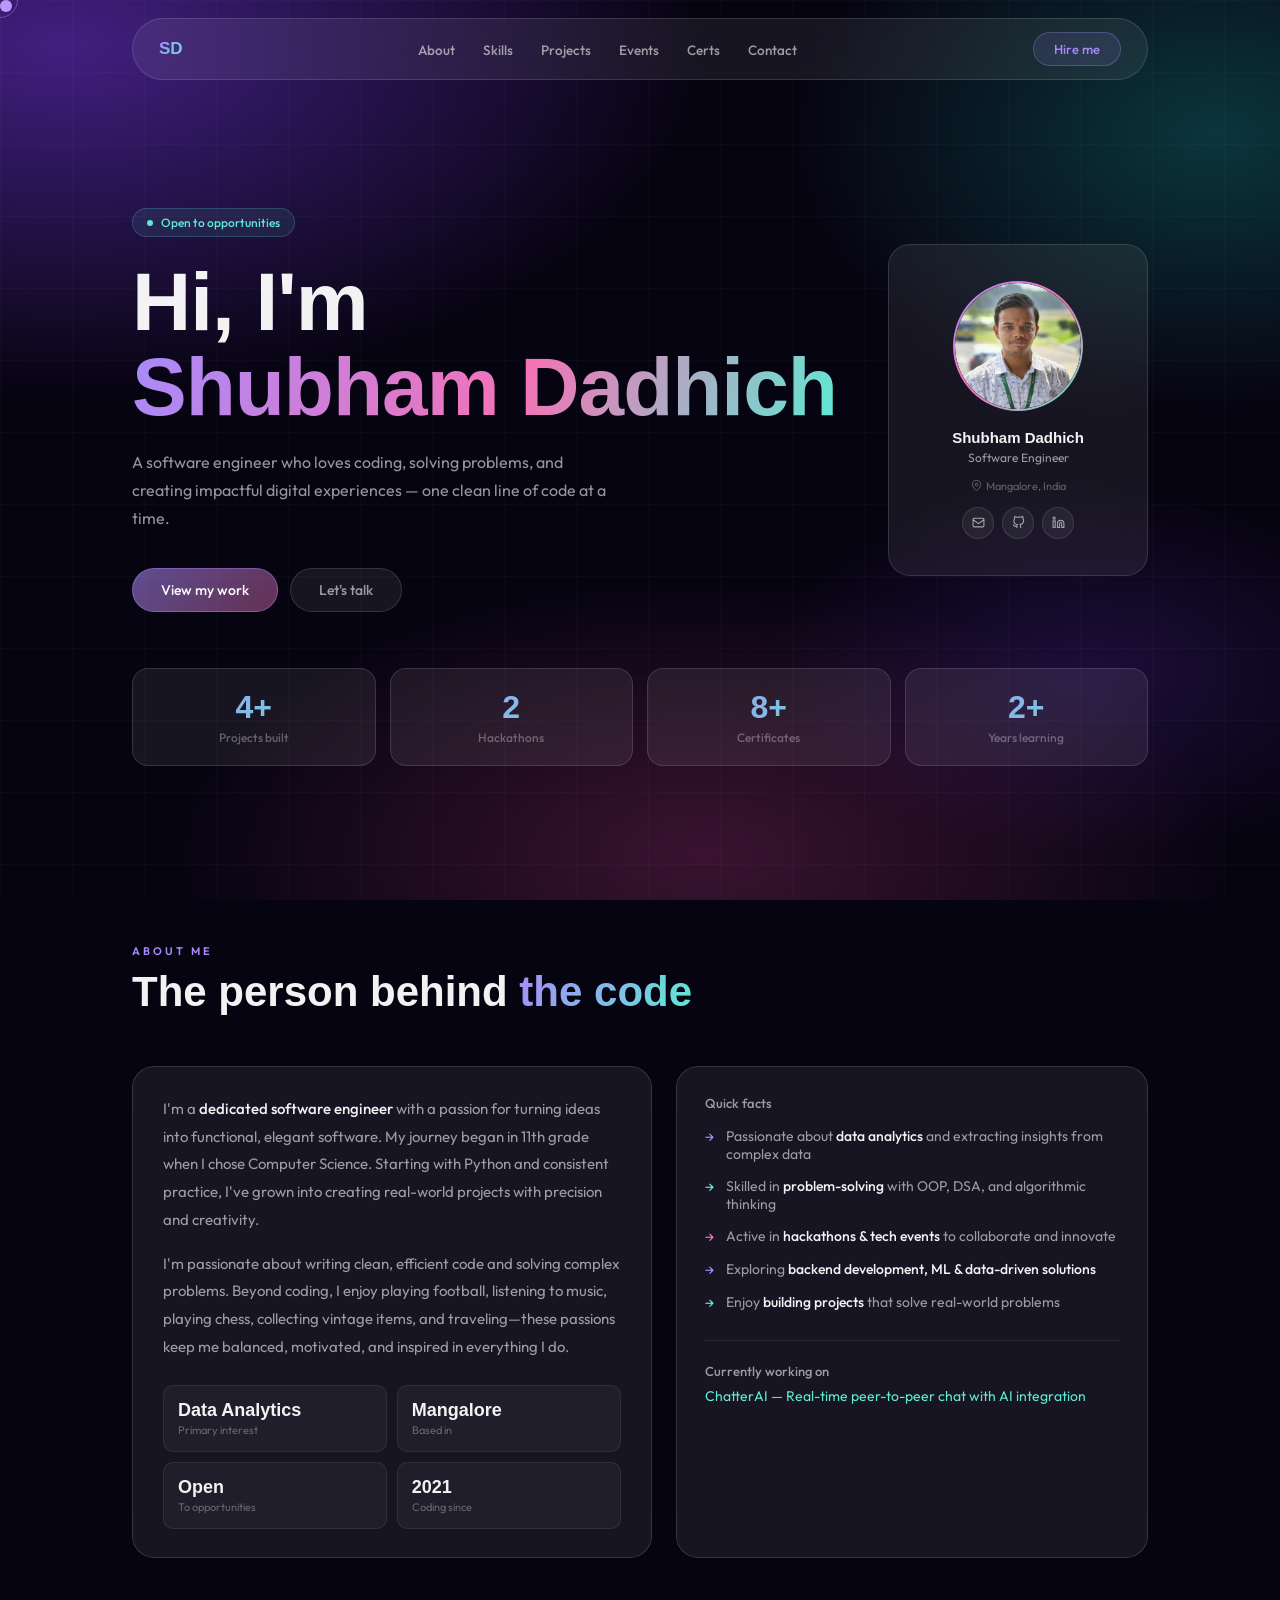
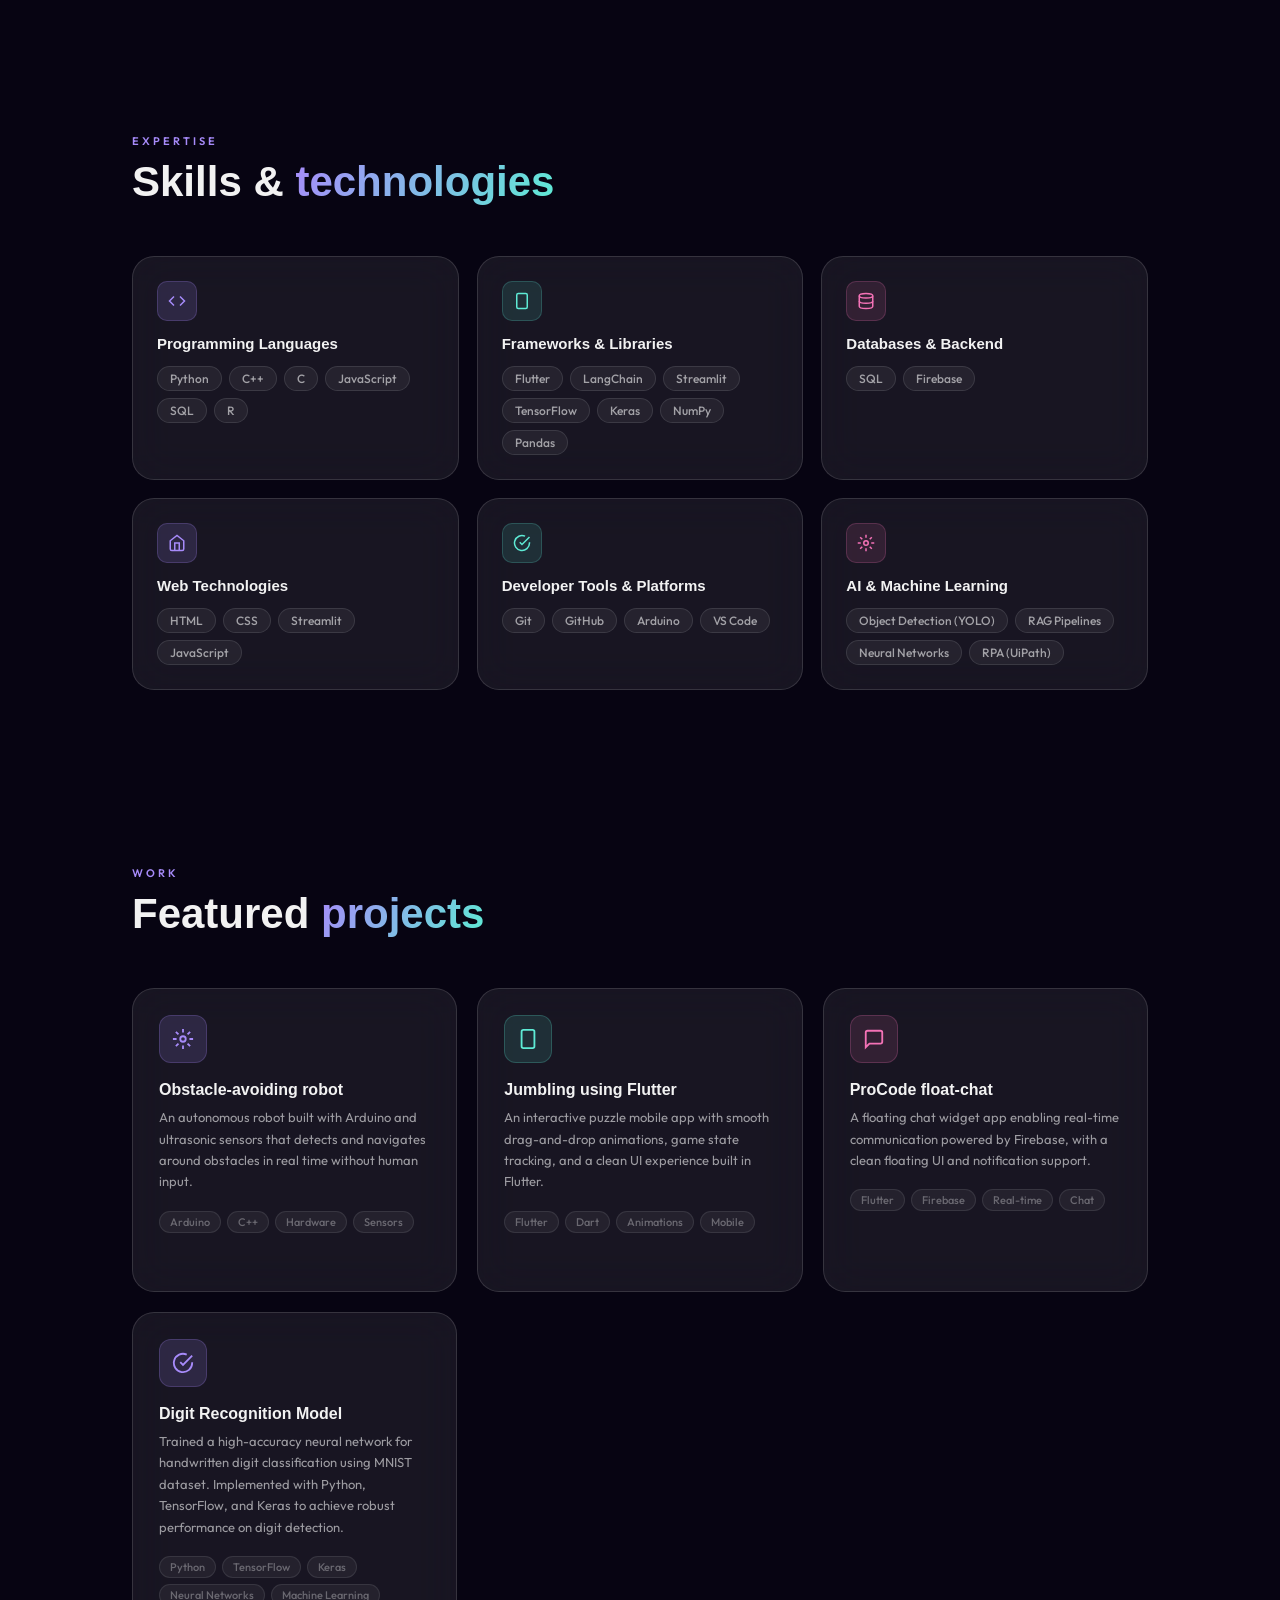
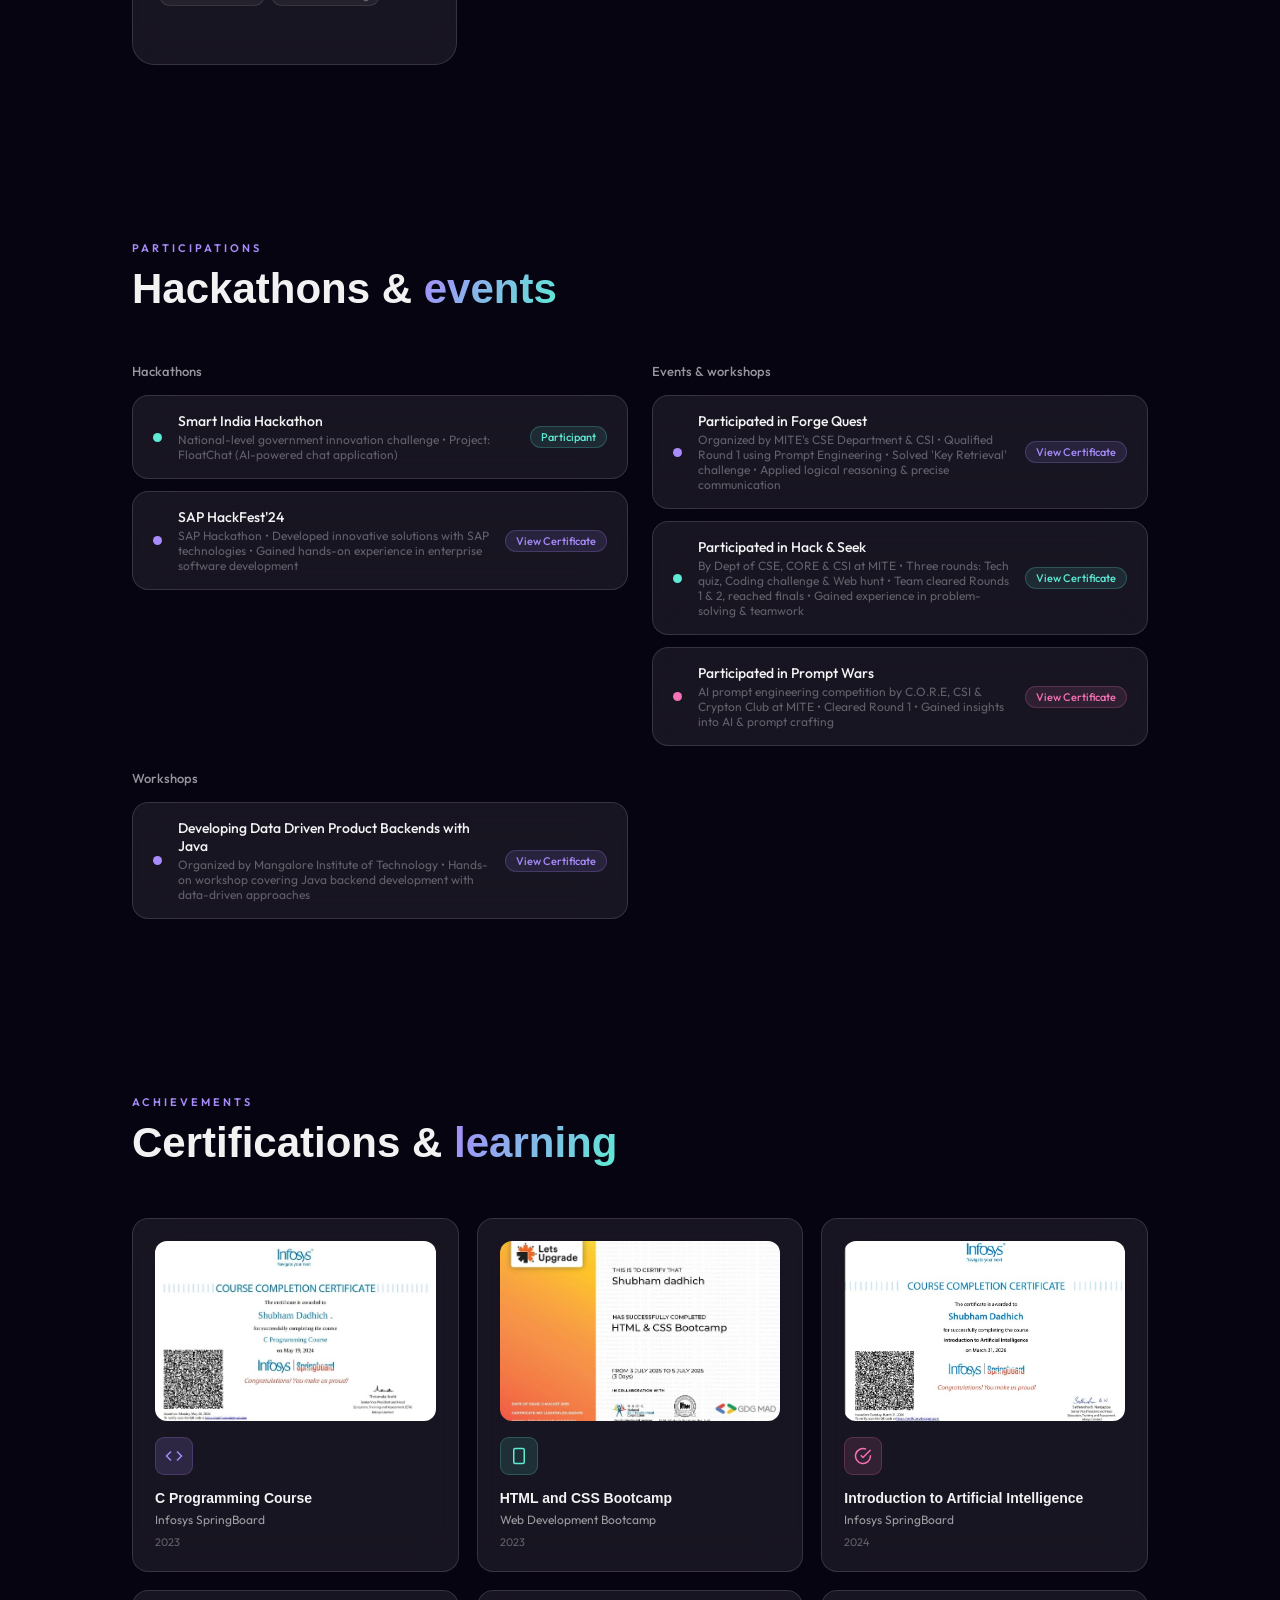
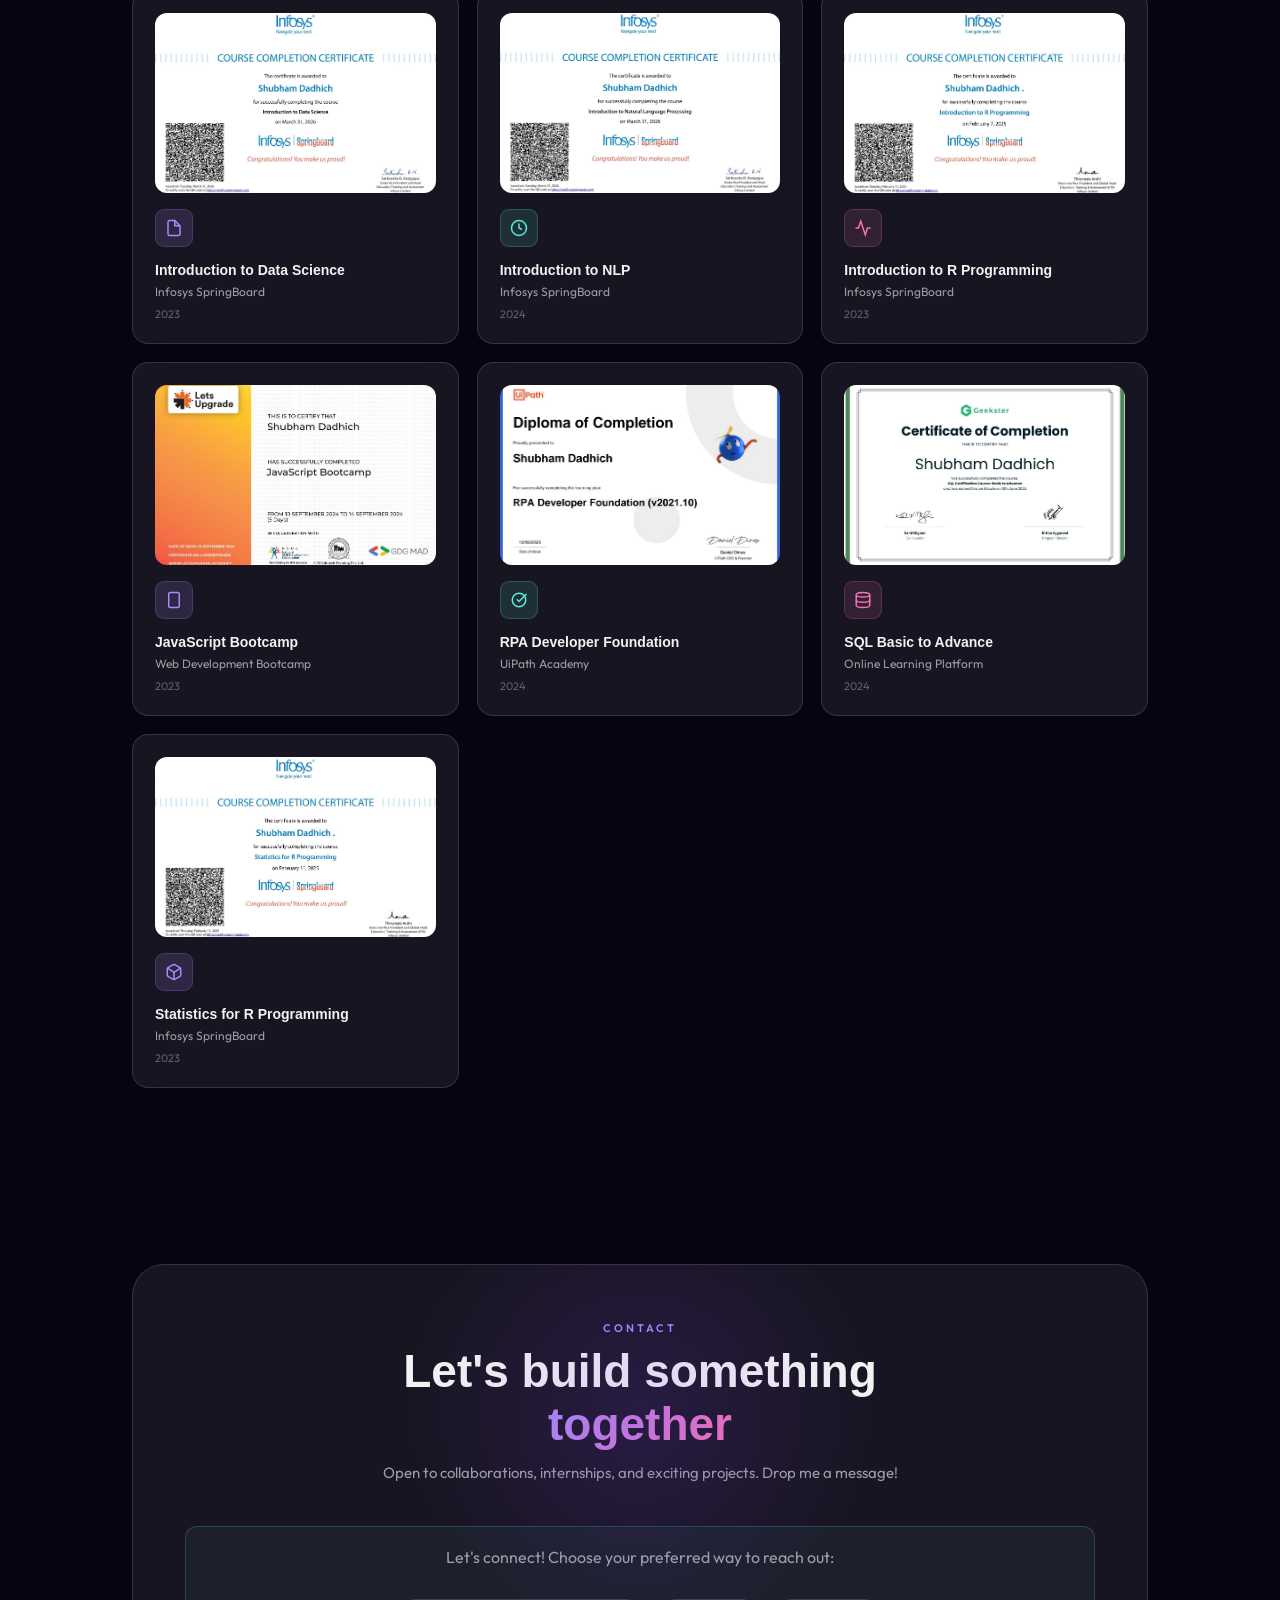
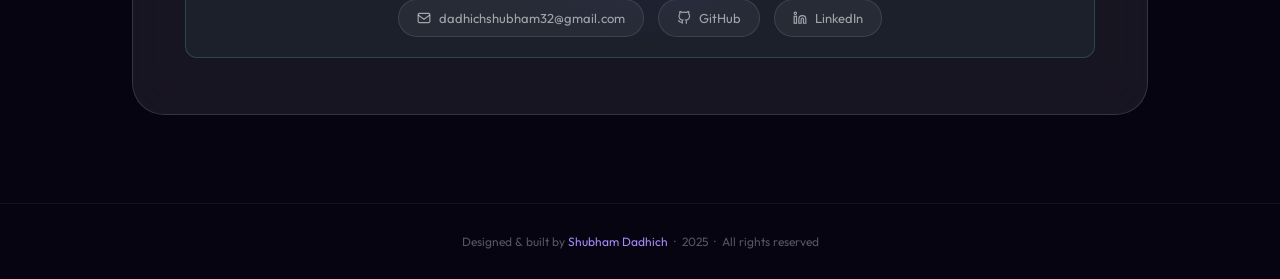
==== index.html @ 2b6767a3 "added the profile pic" ====
<!DOCTYPE html>
<html lang="en">
<head>
  <meta charset="UTF-8"/>
  <meta name="viewport" content="width=device-width, initial-scale=1.0"/>
  <title>Shubham Dadhich — Software Engineer</title>
  <meta name="description" content="Portfolio of Shubham Dadhich, Software Engineer specializing in Flutter, Python, and creative problem-solving."/>
  <link rel="canonical" href="https://shubhamd.me/" />
  <link href="https://fonts.googleapis.com/css2?family=Clash+Display:wght@400;500;600;700&family=Outfit:wght@300;400;500&display=swap" rel="stylesheet"/>
  <link rel="stylesheet" href="styles.css"/>

  <script>
    // Wait a bit for library to load
    setTimeout(function() {
      console.log('Checking EmailJS:', typeof window.emailjs);
      if (typeof window.emailjs !== 'undefined') {
        window.emailjs.init('WGEY_kD6Vki4qNu0l');
        console.log('EmailJS initialized');
      } else {
        console.error('EmailJS not available');
      }
    }, 1000);
  </script>
  <style>
    #certificates { display: block !important; visibility: visible !important; }
    .certs-grid { display: grid !important; }
    .cert-card { opacity: 1 !important; display: block !important; visibility: visible !important; transform: translateY(0) !important; cursor: pointer; }
    .cert-image { width: 100%; height: 180px; object-fit: cover; border-radius: 12px; margin-bottom: 12px; }
    .modal { display: none; position: fixed; z-index: 1000; left: 0; top: 0; width: 100%; height: 100%; background-color: rgba(0,0,0,0.8); }
    .modal.active { display: flex; align-items: center; justify-content: center; }
    .modal-content { max-width: 90%; max-height: 90%; }
    .modal-content img { width: 100%; height: auto; border-radius: 16px; }
    .close { position: absolute; top: 20px; right: 30px; color: white; font-size: 28px; font-weight: bold; cursor: pointer; }
  </style>
</head>
<body>

<div id="cursor"></div>
<div id="cursor-ring"></div>
<div class="bg"></div>
<div class="bg-grid"></div>

<nav>
  <div class="wrap">
    <div class="nav-inner glass-card">
      <a href="#" class="nav-logo">SD</a>
      <ul class="nav-links">
        <li><a href="#about">About</a></li>
        <li><a href="#skills">Skills</a></li>
        <li><a href="#projects">Projects</a></li>
        <li><a href="#participations">Events</a></li>
        <li><a href="#certificates">Certs</a></li>
        <li><a href="#contact">Contact</a></li>
      </ul>
      <a href="#contact" class="nav-hire">Hire me</a>
      <div class="hamburger" onclick="toggleMenu(this)">
        <span></span><span></span><span></span>
      </div>
    </div>
  </div>
</nav>

<!-- HERO -->
<section class="hero">
  <div class="wrap">
    <div class="hero-layout">
      <div>
        <div class="hero-eyebrow"><div class="dot"></div> Open to opportunities</div>
        <h1 class="hero-name">Hi, I'm<br/><span class="grad">Shubham Dadhich</span></h1>
        <p class="hero-tagline">A software engineer who loves coding, solving problems, and creating impactful digital experiences — one clean line of code at a time.</p>
        <div class="hero-btns">
          <a href="#projects" class="btn-p">View my work</a>
          <a href="#contact" class="btn-s">Let's talk</a>
        </div>
      </div>
      <div class="profile-card glass-card">
        <div class="avatar-ring">
          <div class="avatar-inner">
            <img id="profile-img" src="pictures/mypic.jpeg" alt="Shubham Dadhich"/>
            <span id="avatar-initials">SD</span>
          </div>
        </div>
        <div class="profile-name">Shubham Dadhich</div>
        <div class="profile-role">Software Engineer</div>
        <div class="profile-location">
          <svg width="11" height="11" viewBox="0 0 24 24" fill="none" stroke="currentColor" stroke-width="2"><path d="M21 10c0 7-9 13-9 13s-9-6-9-13a9 9 0 0118 0z"/><circle cx="12" cy="10" r="3"/></svg>
          Mangalore, India
        </div>
        <div class="profile-socials">
          <a href="https://mail.google.com/mail/?view=cm&fs=1&to=dadhichshubham32@gmail.com" class="soc-btn" title="Email" target="_blank">
            <svg width="13" height="13" viewBox="0 0 24 24" fill="none" stroke="currentColor" stroke-width="2"><rect x="2" y="4" width="20" height="16" rx="2"/><path d="M2 7l10 7 10-7"/></svg>
          </a>
          <a href="https://github.com/shubham-programmerr" class="soc-btn" title="GitHub" target="_blank">
            <svg width="13" height="13" viewBox="0 0 24 24" fill="none" stroke="currentColor" stroke-width="2"><path d="M9 19c-5 1.5-5-2.5-7-3m14 6v-3.87a3.37 3.37 0 00-.94-2.61c3.14-.35 6.44-1.54 6.44-7A5.44 5.44 0 0020 4.77 5.07 5.07 0 0019.91 1S18.73.65 16 2.48a13.38 13.38 0 00-7 0C6.27.65 5.09 1 5.09 1A5.07 5.07 0 005 4.77a5.44 5.44 0 00-1.5 3.78c0 5.42 3.3 6.61 6.44 7A3.37 3.37 0 009 18.13V22"/></svg>
          </a>
          <a href="https://www.linkedin.com/in/shubham-dadhich-519401311/" class="soc-btn" title="LinkedIn" target="_blank">
            <svg width="13" height="13" viewBox="0 0 24 24" fill="none" stroke="currentColor" stroke-width="2"><path d="M16 8a6 6 0 016 6v7h-4v-7a2 2 0 00-2-2 2 2 0 00-2 2v7h-4v-7a6 6 0 016-6z"/><rect x="2" y="9" width="4" height="12"/><circle cx="4" cy="4" r="2"/></svg>
          </a>
        </div>
      </div>
    </div>
    <div class="stats-row">
      <div class="stat-box glass-card reveal"><div class="stat-n">4+</div><div class="stat-l">Projects built</div></div>
      <div class="stat-box glass-card reveal d1"><div class="stat-n">2</div><div class="stat-l">Hackathons</div></div>
      <div class="stat-box glass-card reveal d2"><div class="stat-n">8+</div><div class="stat-l">Certificates</div></div>
      <div class="stat-box glass-card reveal d3"><div class="stat-n">2+</div><div class="stat-l">Years learning</div></div>
    </div>
  </div>
</section>

<!-- ABOUT -->
<section id="about">
  <div class="wrap">
    <div class="sec-label">About me</div>
    <h2 class="sec-title">The person behind <span>the code</span></h2>
    <div class="about-grid">
      <div class="about-card glass-card reveal">
        <p class="about-text">I'm a <b>dedicated software engineer</b> with a passion for turning ideas into functional, elegant software. My journey began in 11th grade when I chose Computer Science. Starting with Python and consistent practice, I've grown into creating real-world projects with precision and creativity.</p>
        <p class="about-text" style="margin-top:16px;">I'm passionate about writing clean, efficient code and solving complex problems. Beyond coding, I enjoy playing football, listening to music, playing chess, collecting vintage items, and traveling—these passions keep me balanced, motivated, and inspired in everything I do.</p>
        <div class="about-hl-row">
          <div class="about-hl"><div class="about-hl-v">Data Analytics</div><div class="about-hl-k">Primary interest</div></div>
          <div class="about-hl"><div class="about-hl-v">Mangalore</div><div class="about-hl-k">Based in</div></div>
          <div class="about-hl"><div class="about-hl-v">Open</div><div class="about-hl-k">To opportunities</div></div>
          <div class="about-hl"><div class="about-hl-v">2021</div><div class="about-hl-k">Coding since</div></div>
        </div>
      </div>
      <div class="glass-card reveal d1" style="padding:28px;border-radius:var(--r-lg);">
        <div style="font-size:13px;font-weight:500;color:var(--t2);margin-bottom:16px;">Quick facts</div>
        <div style="display:flex;flex-direction:column;gap:14px;">
          <div style="display:flex;align-items:flex-start;gap:12px;font-size:14px;"><span style="color:var(--purple);margin-top:1px;">→</span><span style="color:var(--t2);">Passionate about <b style="color:var(--t1);font-weight:500;">data analytics</b> and extracting insights from complex data</span></div>
          <div style="display:flex;align-items:flex-start;gap:12px;font-size:14px;"><span style="color:var(--teal);margin-top:1px;">→</span><span style="color:var(--t2);">Skilled in <b style="color:var(--t1);font-weight:500;">problem-solving</b> with OOP, DSA, and algorithmic thinking</span></div>
          <div style="display:flex;align-items:flex-start;gap:12px;font-size:14px;"><span style="color:var(--pink);margin-top:1px;">→</span><span style="color:var(--t2);">Active in <b style="color:var(--t1);font-weight:500;">hackathons & tech events</b> to collaborate and innovate</span></div>
          <div style="display:flex;align-items:flex-start;gap:12px;font-size:14px;"><span style="color:var(--purple);margin-top:1px;">→</span><span style="color:var(--t2);">Exploring <b style="color:var(--t1);font-weight:500;">backend development, ML & data-driven solutions</b></span></div>
          <div style="display:flex;align-items:flex-start;gap:12px;font-size:14px;"><span style="color:var(--teal);margin-top:1px;">→</span><span style="color:var(--t2);">Enjoy <b style="color:var(--t1);font-weight:500;">building projects</b> that solve real-world problems</span></div>
        </div>
        <div style="margin-top:28px;padding-top:22px;border-top:1px solid rgba(255,255,255,.07);">
          <div style="font-size:13px;font-weight:500;color:var(--t2);margin-bottom:8px;">Currently working on</div>
          <div style="font-size:14px;color:var(--teal);">ChatterAI — Real-time peer-to-peer chat with AI integration</div>
        </div>
      </div>
    </div>
  </div>
</section>

<!-- SKILLS -->
<section id="skills">
  <div class="wrap">
    <div class="sec-label">Expertise</div>
    <h2 class="sec-title">Skills & <span>technologies</span></h2>
    <div class="skills-groups">
      <div class="skill-group glass-card reveal">
        <div class="sg-icon" style="background:rgba(167,139,250,.15);border:1px solid rgba(167,139,250,.22);">
          <svg width="18" height="18" viewBox="0 0 24 24" fill="none" stroke="#a78bfa" stroke-width="2"><polyline points="16 18 22 12 16 6"/><polyline points="8 6 2 12 8 18"/></svg>
        </div>
        <div class="sg-title">Programming Languages</div>
        <div class="skill-pills"><span class="pill">Python</span><span class="pill">C++</span><span class="pill">C</span><span class="pill">JavaScript</span><span class="pill">SQL</span><span class="pill">R</span></div>
      </div>
      <div class="skill-group glass-card reveal d1">
        <div class="sg-icon" style="background:rgba(94,234,212,.12);border:1px solid rgba(94,234,212,.20);">
          <svg width="18" height="18" viewBox="0 0 24 24" fill="none" stroke="#5eead4" stroke-width="2"><rect x="5" y="2" width="14" height="20" rx="2"/><line x1="12" y1="18" x2="12.01" y2="18"/></svg>
        </div>
        <div class="sg-title">Frameworks & Libraries</div>
        <div class="skill-pills"><span class="pill t">Flutter</span><span class="pill t">LangChain</span><span class="pill t">Streamlit</span><span class="pill t">TensorFlow</span><span class="pill t">Keras</span><span class="pill t">NumPy</span><span class="pill t">Pandas</span></div>
      </div>
      <div class="skill-group glass-card reveal d2">
        <div class="sg-icon" style="background:rgba(244,114,182,.12);border:1px solid rgba(244,114,182,.20);">
          <svg width="18" height="18" viewBox="0 0 24 24" fill="none" stroke="#f472b6" stroke-width="2"><ellipse cx="12" cy="5" rx="9" ry="3"/><path d="M21 12c0 1.66-4 3-9 3s-9-1.34-9-3"/><path d="M3 5v14c0 1.66 4 3 9 3s9-1.34 9-3V5"/></svg>
        </div>
        <div class="sg-title">Databases & Backend</div>
        <div class="skill-pills"><span class="pill p">SQL</span><span class="pill p">Firebase</span></div>
      </div>
      <div class="skill-group glass-card reveal">
        <div class="sg-icon" style="background:rgba(167,139,250,.15);border:1px solid rgba(167,139,250,.22);">
          <svg width="18" height="18" viewBox="0 0 24 24" fill="none" stroke="#a78bfa" stroke-width="2"><path d="M3 9l9-7 9 7v11a2 2 0 01-2 2H5a2 2 0 01-2-2z"/><polyline points="9 22 9 12 15 12 15 22"/></svg>
        </div>
        <div class="sg-title">Web Technologies</div>
        <div class="skill-pills"><span class="pill">HTML</span><span class="pill">CSS</span><span class="pill">Streamlit</span><span class="pill">JavaScript</span></div>
      </div>
      <div class="skill-group glass-card reveal d1">
        <div class="sg-icon" style="background:rgba(94,234,212,.12);border:1px solid rgba(94,234,212,.20);">
          <svg width="18" height="18" viewBox="0 0 24 24" fill="none" stroke="#5eead4" stroke-width="2"><path d="M22 11.08V12a10 10 0 11-5.93-9.14"/><polyline points="22 4 12 14.01 9 11.01"/></svg>
        </div>
        <div class="sg-title">Developer Tools & Platforms</div>
        <div class="skill-pills"><span class="pill t">Git</span><span class="pill t">GitHub</span><span class="pill t">Arduino</span><span class="pill t">VS Code</span></div>
      </div>
      <div class="skill-group glass-card reveal d2">
        <div class="sg-icon" style="background:rgba(244,114,182,.12);border:1px solid rgba(244,114,182,.20);">
          <svg width="18" height="18" viewBox="0 0 24 24" fill="none" stroke="#f472b6" stroke-width="2"><circle cx="12" cy="12" r="3"/><path d="M12 1v4M12 19v4M4.22 4.22l2.83 2.83M16.95 16.95l2.83 2.83M1 12h4M19 12h4M4.22 19.78l2.83-2.83M16.95 7.05l2.83-2.83"/></svg>
        </div>
        <div class="sg-title">AI & Machine Learning</div>
        <div class="skill-pills"><span class="pill p">Object Detection (YOLO)</span><span class="pill p">RAG Pipelines</span><span class="pill p">Neural Networks</span><span class="pill p">RPA (UiPath)</span></div>
      </div>
    </div>
  </div>
</section>

<!-- PROJECTS -->
<section id="projects">
  <div class="wrap">
    <div class="sec-label">Work</div>
    <h2 class="sec-title">Featured <span>projects</span></h2>
    <div class="projects-grid">
      <div class="proj-card glass-card reveal">
        <div class="proj-ico" style="background:rgba(167,139,250,.15);border:1px solid rgba(167,139,250,.22);">
          <svg width="22" height="22" viewBox="0 0 24 24" fill="none" stroke="#a78bfa" stroke-width="2"><circle cx="12" cy="12" r="3"/><path d="M12 1v4M12 19v4M4.22 4.22l2.83 2.83M16.95 16.95l2.83 2.83M1 12h4M19 12h4M4.22 19.78l2.83-2.83M16.95 7.05l2.83-2.83"/></svg>
        </div>
        <div class="proj-title">Obstacle-avoiding robot</div>
        <div class="proj-desc">An autonomous robot built with Arduino and ultrasonic sensors that detects and navigates around obstacles in real time without human input.</div>
        <div class="proj-tags"><span class="proj-tag">Arduino</span><span class="proj-tag">C++</span><span class="proj-tag">Hardware</span><span class="proj-tag">Sensors</span></div>
        <a href="project-1.html" class="proj-link">View project →</a>
      </div>
      <div class="proj-card glass-card reveal d1">
        <div class="proj-ico" style="background:rgba(94,234,212,.12);border:1px solid rgba(94,234,212,.22);">
          <svg width="22" height="22" viewBox="0 0 24 24" fill="none" stroke="#5eead4" stroke-width="2"><rect x="5" y="2" width="14" height="20" rx="2"/><line x1="12" y1="18" x2="12.01" y2="18"/></svg>
        </div>
        <div class="proj-title">Jumbling using Flutter</div>
        <div class="proj-desc">An interactive puzzle mobile app with smooth drag-and-drop animations, game state tracking, and a clean UI experience built in Flutter.</div>
        <div class="proj-tags"><span class="proj-tag">Flutter</span><span class="proj-tag">Dart</span><span class="proj-tag">Animations</span><span class="proj-tag">Mobile</span></div>
        <a href="project-2.html" class="proj-link">View project →</a>
      </div>
      <div class="proj-card glass-card reveal d2">
        <div class="proj-ico" style="background:rgba(244,114,182,.12);border:1px solid rgba(244,114,182,.22);">
          <svg width="22" height="22" viewBox="0 0 24 24" fill="none" stroke="#f472b6" stroke-width="2"><path d="M21 15a2 2 0 01-2 2H7l-4 4V5a2 2 0 012-2h14a2 2 0 012 2z"/></svg>
        </div>
        <div class="proj-title">ProCode float-chat</div>
        <div class="proj-desc">A floating chat widget app enabling real-time communication powered by Firebase, with a clean floating UI and notification support.</div>
        <div class="proj-tags"><span class="proj-tag">Flutter</span><span class="proj-tag">Firebase</span><span class="proj-tag">Real-time</span><span class="proj-tag">Chat</span></div>
        <a href="project-3.html" class="proj-link">View project →</a>
      </div>
      <div class="proj-card glass-card reveal">
        <div class="proj-ico" style="background:rgba(167,139,250,.15);border:1px solid rgba(167,139,250,.22);">
          <svg width="22" height="22" viewBox="0 0 24 24" fill="none" stroke="#a78bfa" stroke-width="2"><path d="M22 11.08V12a10 10 0 11-5.93-9.14"/><polyline points="22 4 12 14.01 9 11.01"/></svg>
        </div>
        <div class="proj-title">Digit Recognition Model</div>
        <div class="proj-desc">Trained a high-accuracy neural network for handwritten digit classification using MNIST dataset. Implemented with Python, TensorFlow, and Keras to achieve robust performance on digit detection.</div>
        <div class="proj-tags"><span class="proj-tag">Python</span><span class="proj-tag">TensorFlow</span><span class="proj-tag">Keras</span><span class="proj-tag">Neural Networks</span><span class="proj-tag">Machine Learning</span></div>
        <a href="project-4.html" class="proj-link">View project →</a>
      </div>
    </div>
  </div>
</section>

<!-- HACKATHONS & EVENTS -->
<section id="participations">
  <div class="wrap">
    <div class="sec-label">Participations</div>
    <h2 class="sec-title">Hackathons & <span>events</span></h2>
    <div class="hack-grid">
      <div class="reveal">
        <div class="hack-section-title">Hackathons</div>
        <div class="hack-list">
          <div class="hack-item glass-card"><div class="hack-dot" style="background:var(--teal)"></div><div class="hack-info"><div class="hack-name">Smart India Hackathon</div><div class="hack-meta">National-level government innovation challenge • Project: FloatChat (AI-powered chat application)</div></div><span class="hack-badge" style="background:rgba(94,234,212,.10);border:1px solid rgba(94,234,212,.22);color:var(--teal)">Participant</span></div>
          <div class="hack-item glass-card" onclick="openCertModal(&quot;pictures/SAP HackFest'24.jpg&quot;)" style="cursor: pointer;"><div class="hack-dot" style="background:var(--purple)"></div><div class="hack-info"><div class="hack-name">SAP HackFest'24</div><div class="hack-meta">SAP Hackathon • Developed innovative solutions with SAP technologies • Gained hands-on experience in enterprise software development</div></div><span class="hack-badge" style="background:rgba(167,139,250,.12);border:1px solid rgba(167,139,250,.22);color:var(--purple)">View Certificate</span></div>
        </div>
      </div>
      <div class="reveal d1">
        <div class="hack-section-title">Events & workshops</div>
        <div class="hack-list">
          <div class="hack-item glass-card" onclick="openCertModal('pictures/Participated in Forge Quest.jpg')" style="cursor: pointer;"><div class="hack-dot" style="background:var(--purple)"></div><div class="hack-info"><div class="hack-name">Participated in Forge Quest</div><div class="hack-meta">Organized by MITE's CSE Department & CSI • Qualified Round 1 using Prompt Engineering • Solved 'Key Retrieval' challenge • Applied logical reasoning & precise communication</div></div><span class="hack-badge" style="background:rgba(167,139,250,.12);border:1px solid rgba(167,139,250,.22);color:var(--purple)">View Certificate</span></div>
          <div class="hack-item glass-card" onclick="openCertModal('pictures/Participated in Hack & Seek.png')" style="cursor: pointer;"><div class="hack-dot" style="background:var(--teal)"></div><div class="hack-info"><div class="hack-name">Participated in Hack & Seek</div><div class="hack-meta">By Dept of CSE, CORE & CSI at MITE • Three rounds: Tech quiz, Coding challenge & Web hunt • Team cleared Rounds 1 & 2, reached finals • Gained experience in problem-solving & teamwork</div></div><span class="hack-badge" style="background:rgba(94,234,212,.10);border:1px solid rgba(94,234,212,.22);color:var(--teal)">View Certificate</span></div>
          <div class="hack-item glass-card" onclick="openCertModal('pictures/Participated in Prompt Wars.jpg')" style="cursor: pointer;"><div class="hack-dot" style="background:var(--pink)"></div><div class="hack-info"><div class="hack-name">Participated in Prompt Wars</div><div class="hack-meta">AI prompt engineering competition by C.O.R.E, CSI & Crypton Club at MITE • Cleared Round 1 • Gained insights into AI & prompt crafting</div></div><span class="hack-badge" style="background:rgba(244,114,182,.10);border:1px solid rgba(244,114,182,.22);color:var(--pink)">View Certificate</span></div>
        </div>
      </div>
      <div class="reveal d2">
        <div class="hack-section-title">Workshops</div>
        <div class="hack-list">
          <div class="hack-item glass-card" onclick="openCertModal('pictures/Workshop 1.png')" style="cursor: pointer;"><div class="hack-dot" style="background:var(--purple)"></div><div class="hack-info"><div class="hack-name">Developing Data Driven Product Backends with Java</div><div class="hack-meta">Organized by Mangalore Institute of Technology • Hands-on workshop covering Java backend development with data-driven approaches</div></div><span class="hack-badge" style="background:rgba(167,139,250,.12);border:1px solid rgba(167,139,250,.22);color:var(--purple)">View Certificate</span></div>
        </div>
      </div>
    </div>
  </div>
</section>

<!-- CERTIFICATES -->
<section id="certificates" style="display: block !important; padding: 88px 0 !important; visibility: visible !important; width: 100% !important;">
  <div class="wrap" style="display: block !important; width: 100% !important;">
    <div class="sec-label" style="display: block !important;">Achievements</div>
    <h2 class="sec-title" style="display: block !important;">Certifications & <span>learning</span></h2>
    <div class="certs-grid" style="display: grid; gap: 18px !important; width: 100% !important;">
      <div class="cert-card glass-card reveal in" style="padding: 22px !important; border-radius: 16px !important; opacity: 1 !important; transform: translateY(0) !important; display: block !important; visibility: visible !important; width: 100% !important;" onclick="openCertModal('pictures/C Programming Course.jpg')"><img src="pictures/C Programming Course.jpg" alt="C Programming Certificate" class="cert-image" style="cursor: pointer;"><div class="cert-icon" style="background:rgba(167,139,250,.15) !important;border:1px solid rgba(167,139,250,.22);width:38px;height:38px;border-radius:9px;display:flex;align-items:center;justify-content:center;margin-bottom:14px;"><svg width="18" height="18" viewBox="0 0 24 24" fill="none" stroke="#a78bfa" stroke-width="2"><polyline points="16 18 22 12 16 6"/><polyline points="8 6 2 12 8 18"/></svg></div><div class="cert-name" style="font-family:'Clash Display',sans-serif;font-size:14px;font-weight:600;margin-bottom:5px;line-height:1.3;">C Programming Course</div><div class="cert-org" style="font-size:12px;color:var(--t2);margin-bottom:8px;">Infosys SpringBoard</div><div class="cert-year" style="font-size:11px;color:var(--t3);">2023</div></div>
      <div class="cert-card glass-card reveal d1 in" style="padding: 22px !important; border-radius: 16px !important; opacity: 1 !important; transform: translateY(0) !important; display: block !important; visibility: visible !important; width: 100% !important;" onclick="openCertModal('pictures/HTML and CSS Bootcamp.jpg')"><img src="pictures/HTML and CSS Bootcamp.jpg" alt="HTML and CSS Certificate" class="cert-image" style="cursor: pointer;"><div class="cert-icon" style="background:rgba(94,234,212,.12);border:1px solid rgba(94,234,212,.22);width:38px;height:38px;border-radius:9px;display:flex;align-items:center;justify-content:center;margin-bottom:14px;"><svg width="18" height="18" viewBox="0 0 24 24" fill="none" stroke="#5eead4" stroke-width="2"><rect x="5" y="2" width="14" height="20" rx="2"/><line x1="12" y1="18" x2="12.01" y2="18"/></svg></div><div class="cert-name" style="font-family:'Clash Display',sans-serif;font-size:14px;font-weight:600;margin-bottom:5px;line-height:1.3;">HTML and CSS Bootcamp</div><div class="cert-org" style="font-size:12px;color:var(--t2);margin-bottom:8px;">Web Development Bootcamp</div><div class="cert-year" style="font-size:11px;color:var(--t3);">2023</div></div>
      <div class="cert-card glass-card reveal d2 in" style="padding: 22px !important; border-radius: 16px !important; opacity: 1 !important; transform: translateY(0) !important; display: block !important; visibility: visible !important; width: 100% !important;" onclick="openCertModal('pictures/Introduction to Artifical Intelligence.jpg')"><img src="pictures/Introduction to Artifical Intelligence.jpg" alt="AI Certificate" class="cert-image" style="cursor: pointer;"><div class="cert-icon" style="background:rgba(244,114,182,.12);border:1px solid rgba(244,114,182,.22);width:38px;height:38px;border-radius:9px;display:flex;align-items:center;justify-content:center;margin-bottom:14px;"><svg width="18" height="18" viewBox="0 0 24 24" fill="none" stroke="#f472b6" stroke-width="2"><path d="M22 11.08V12a10 10 0 11-5.93-9.14"/><polyline points="22 4 12 14.01 9 11.01"/></svg></div><div class="cert-name" style="font-family:'Clash Display',sans-serif;font-size:14px;font-weight:600;margin-bottom:5px;line-height:1.3;">Introduction to Artificial Intelligence</div><div class="cert-org" style="font-size:12px;color:var(--t2);margin-bottom:8px;">Infosys SpringBoard</div><div class="cert-year" style="font-size:11px;color:var(--t3);">2024</div></div>
      <div class="cert-card glass-card reveal in" style="padding: 22px !important; border-radius: 16px !important; opacity: 1 !important; transform: translateY(0) !important; display: block !important; visibility: visible !important; width: 100% !important;" onclick="openCertModal('pictures/Introduction to Data Science.jpg')"><img src="pictures/Introduction to Data Science.jpg" alt="Data Science Certificate" class="cert-image" style="cursor: pointer;"><div class="cert-icon" style="background:rgba(167,139,250,.15);border:1px solid rgba(167,139,250,.22);width:38px;height:38px;border-radius:9px;display:flex;align-items:center;justify-content:center;margin-bottom:14px;"><svg width="18" height="18" viewBox="0 0 24 24" fill="none" stroke="#a78bfa" stroke-width="2"><path d="M13 2H6a2 2 0 00-2 2v16a2 2 0 002 2h12a2 2 0 002-2V9z"/><polyline points="13 2 13 9 20 9"/></svg></div><div class="cert-name" style="font-family:'Clash Display',sans-serif;font-size:14px;font-weight:600;margin-bottom:5px;line-height:1.3;">Introduction to Data Science</div><div class="cert-org" style="font-size:12px;color:var(--t2);margin-bottom:8px;">Infosys SpringBoard</div><div class="cert-year" style="font-size:11px;color:var(--t3);">2023</div></div>
      <div class="cert-card glass-card reveal d1 in" style="padding: 22px !important; border-radius: 16px !important; opacity: 1 !important; transform: translateY(0) !important; display: block !important; visibility: visible !important; width: 100% !important;" onclick="openCertModal('pictures/Introduction to NLP.jpg')"><img src="pictures/Introduction to NLP.jpg" alt="NLP Certificate" class="cert-image" style="cursor: pointer;"><div class="cert-icon" style="background:rgba(94,234,212,.12);border:1px solid rgba(94,234,212,.22);width:38px;height:38px;border-radius:9px;display:flex;align-items:center;justify-content:center;margin-bottom:14px;"><svg width="18" height="18" viewBox="0 0 24 24" fill="none" stroke="#5eead4" stroke-width="2"><circle cx="12" cy="12" r="10"/><polyline points="12 6 12 12 16 14"/></svg></div><div class="cert-name" style="font-family:'Clash Display',sans-serif;font-size:14px;font-weight:600;margin-bottom:5px;line-height:1.3;">Introduction to NLP</div><div class="cert-org" style="font-size:12px;color:var(--t2);margin-bottom:8px;">Infosys SpringBoard</div><div class="cert-year" style="font-size:11px;color:var(--t3);">2024</div></div>
      <div class="cert-card glass-card reveal d2 in" style="padding: 22px !important; border-radius: 16px !important; opacity: 1 !important; transform: translateY(0) !important; display: block !important; visibility: visible !important; width: 100% !important;" onclick="openCertModal('pictures/Introduction to R Programming.jpg')"><img src="pictures/Introduction to R Programming.jpg" alt="R Programming Certificate" class="cert-image" style="cursor: pointer;"><div class="cert-icon" style="background:rgba(244,114,182,.12);border:1px solid rgba(244,114,182,.22);width:38px;height:38px;border-radius:9px;display:flex;align-items:center;justify-content:center;margin-bottom:14px;"><svg width="18" height="18" viewBox="0 0 24 24" fill="none" stroke="#f472b6" stroke-width="2"><polyline points="22 12 18 12 15 21 9 3 6 12 2 12"/></svg></div><div class="cert-name" style="font-family:'Clash Display',sans-serif;font-size:14px;font-weight:600;margin-bottom:5px;line-height:1.3;">Introduction to R Programming</div><div class="cert-org" style="font-size:12px;color:var(--t2);margin-bottom:8px;">Infosys SpringBoard</div><div class="cert-year" style="font-size:11px;color:var(--t3);">2023</div></div>
      <div class="cert-card glass-card reveal in" style="padding: 22px !important; border-radius: 16px !important; opacity: 1 !important; transform: translateY(0) !important; display: block !important; visibility: visible !important; width: 100% !important;" onclick="openCertModal('pictures/JavaScript Bootcamp.jpg')"><img src="pictures/JavaScript Bootcamp.jpg" alt="JavaScript Certificate" class="cert-image" style="cursor: pointer;"><div class="cert-icon" style="background:rgba(167,139,250,.15);border:1px solid rgba(167,139,250,.22);width:38px;height:38px;border-radius:9px;display:flex;align-items:center;justify-content:center;margin-bottom:14px;"><svg width="18" height="18" viewBox="0 0 24 24" fill="none" stroke="#a78bfa" stroke-width="2"><rect x="5" y="2" width="14" height="20" rx="2"/><line x1="12" y1="18" x2="12.01" y2="18"/></svg></div><div class="cert-name" style="font-family:'Clash Display',sans-serif;font-size:14px;font-weight:600;margin-bottom:5px;line-height:1.3;">JavaScript Bootcamp</div><div class="cert-org" style="font-size:12px;color:var(--t2);margin-bottom:8px;">Web Development Bootcamp</div><div class="cert-year" style="font-size:11px;color:var(--t3);">2023</div></div>
      <div class="cert-card glass-card reveal d1 in" style="padding: 22px !important; border-radius: 16px !important; opacity: 1 !important; transform: translateY(0) !important; display: block !important; visibility: visible !important; width: 100% !important;" onclick="openCertModal('pictures/RPA Developer Foundation.jpg')"><img src="pictures/RPA Developer Foundation.jpg" alt="RPA Certificate" class="cert-image" style="cursor: pointer;"><div class="cert-icon" style="background:rgba(94,234,212,.12);border:1px solid rgba(94,234,212,.22);width:38px;height:38px;border-radius:9px;display:flex;align-items:center;justify-content:center;margin-bottom:14px;"><svg width="18" height="18" viewBox="0 0 24 24" fill="none" stroke="#5eead4" stroke-width="2"><path d="M9 11l3 3L22 4"/><path d="M21 12a9 9 0 11-18 0 9 9 0 0118 0z"/></svg></div><div class="cert-name" style="font-family:'Clash Display',sans-serif;font-size:14px;font-weight:600;margin-bottom:5px;line-height:1.3;">RPA Developer Foundation</div><div class="cert-org" style="font-size:12px;color:var(--t2);margin-bottom:8px;">UiPath Academy</div><div class="cert-year" style="font-size:11px;color:var(--t3);">2024</div></div>
      <div class="cert-card glass-card reveal d2 in" style="padding: 22px !important; border-radius: 16px !important; opacity: 1 !important; transform: translateY(0) !important; display: block !important; visibility: visible !important; width: 100% !important;" onclick="openCertModal('pictures/SQL Basic to Advance.jpg')"><img src="pictures/SQL Basic to Advance.jpg" alt="SQL Certificate" class="cert-image" style="cursor: pointer;"><div class="cert-icon" style="background:rgba(244,114,182,.12);border:1px solid rgba(244,114,182,.22);width:38px;height:38px;border-radius:9px;display:flex;align-items:center;justify-content:center;margin-bottom:14px;"><svg width="18" height="18" viewBox="0 0 24 24" fill="none" stroke="#f472b6" stroke-width="2"><ellipse cx="12" cy="5" rx="9" ry="3"/><path d="M21 12c0 1.66-4 3-9 3s-9-1.34-9-3"/><path d="M3 5v14c0 1.66 4 3 9 3s9-1.34 9-3V5"/></svg></div><div class="cert-name" style="font-family:'Clash Display',sans-serif;font-size:14px;font-weight:600;margin-bottom:5px;line-height:1.3;">SQL Basic to Advance</div><div class="cert-org" style="font-size:12px;color:var(--t2);margin-bottom:8px;">Online Learning Platform</div><div class="cert-year" style="font-size:11px;color:var(--t3);">2024</div></div>
      <div class="cert-card glass-card reveal in" style="padding: 22px !important; border-radius: 16px !important; opacity: 1 !important; transform: translateY(0) !important; display: block !important; visibility: visible !important; width: 100% !important;" onclick="openCertModal('pictures/Statistics for R Programming.jpg')"><img src="pictures/Statistics for R Programming.jpg" alt="Statistics Certificate" class="cert-image" style="cursor: pointer;"><div class="cert-icon" style="background:rgba(167,139,250,.15);border:1px solid rgba(167,139,250,.22);width:38px;height:38px;border-radius:9px;display:flex;align-items:center;justify-content:center;margin-bottom:14px;"><svg width="18" height="18" viewBox="0 0 24 24" fill="none" stroke="#a78bfa" stroke-width="2"><path d="M21 16V8a2 2 0 00-1-1.73l-7-4a2 2 0 00-2 0l-7 4A2 2 0 003 8v8a2 2 0 001 1.73l7 4a2 2 0 002 0l7-4A2 2 0 0021 16z"/><polyline points="3.27 6.96 12 12.41 20.73 6.96"/><line x1="12" y1="22.08" x2="12" y2="12"/></svg></div><div class="cert-name" style="font-family:'Clash Display',sans-serif;font-size:14px;font-weight:600;margin-bottom:5px;line-height:1.3;">Statistics for R Programming</div><div class="cert-org" style="font-size:12px;color:var(--t2);margin-bottom:8px;">Infosys SpringBoard</div><div class="cert-year" style="font-size:11px;color:var(--t3);">2023</div></div>
    </div>
  </div>
</section>

<!-- CONTACT -->
<section id="contact">
  <div class="wrap">
    <div class="contact-shell glass-card reveal">
      <div class="contact-header">
        <div class="sec-label" style="text-align:center;">Contact</div>
        <h2>Let's build something<br/><span style="background:linear-gradient(120deg,var(--purple),var(--pink));-webkit-background-clip:text;-webkit-text-fill-color:transparent;background-clip:text;">together</span></h2>
        <p>Open to collaborations, internships, and exciting projects. Drop me a message!</p>
      </div>

      <div style="text-align:center; padding: 20px; background:rgba(94,234,212,.05); border-radius:12px; border:1px solid rgba(94,234,212,.2);">
        <p style="margin-bottom: 16px; color:var(--t2);">Let's connect! Choose your preferred way to reach out:</p>
      <div class="contact-alt">
        <a href="https://mail.google.com/mail/?view=cm&fs=1&to=dadhichshubham32@gmail.com" class="contact-chip" target="_blank">
          <svg width="14" height="14" viewBox="0 0 24 24" fill="none" stroke="currentColor" stroke-width="2"><rect x="2" y="4" width="20" height="16" rx="2"/><path d="M2 7l10 7 10-7"/></svg>
          dadhichshubham32@gmail.com
        </a>
        <a href="https://github.com/shubham-programmerr" class="contact-chip" target="_blank">
          <svg width="14" height="14" viewBox="0 0 24 24" fill="none" stroke="currentColor" stroke-width="2"><path d="M9 19c-5 1.5-5-2.5-7-3m14 6v-3.87a3.37 3.37 0 00-.94-2.61c3.14-.35 6.44-1.54 6.44-7A5.44 5.44 0 0020 4.77 5.07 5.07 0 0019.91 1S18.73.65 16 2.48a13.38 13.38 0 00-7 0C6.27.65 5.09 1 5.09 1A5.07 5.07 0 005 4.77a5.44 5.44 0 00-1.5 3.78c0 5.42 3.3 6.61 6.44 7A3.37 3.37 0 009 18.13V22"/></svg>
          GitHub
        </a>
        <a href="https://www.linkedin.com/in/shubham-dadhich-519401311/" class="contact-chip" target="_blank">
          <svg width="14" height="14" viewBox="0 0 24 24" fill="none" stroke="currentColor" stroke-width="2"><path d="M16 8a6 6 0 016 6v7h-4v-7a2 2 0 00-2-2 2 2 0 00-2 2v7h-4v-7a6 6 0 016-6z"/><rect x="2" y="9" width="4" height="12"/><circle cx="4" cy="4" r="2"/></svg>
          LinkedIn
        </a>
      </div>
    </div>
  </div>
</section>

<footer>
  <p>Designed & built by <span>Shubham Dadhich</span> &nbsp;·&nbsp; 2025 &nbsp;·&nbsp; All rights reserved</p>
</footer>

<!-- CERTIFICATE MODAL -->
<div id="certModal" class="modal" onclick="closeCertModal(event)">
  <span class="close" onclick="closeCertModal()">&times;</span>
  <div class="modal-content" onclick="event.stopPropagation()">
    <img id="modalImage" src="" alt="Certificate" style="max-width: 100%; max-height: 100vh;">
  </div>
</div>

<script src="script.js"></script>
<script>

function openCertModal(imgPath) {
  document.getElementById('modalImage').src = imgPath;
  document.getElementById('certModal').classList.add('active');
  document.body.style.overflow = 'hidden';
}
function closeCertModal(event) {
  if (event && event.target.id !== 'certModal') return;
  const modal = document.getElementById('certModal');
  if (modal) {
    modal.classList.remove('active');
    document.body.style.overflow = 'auto';
  }
}
document.addEventListener('keydown', function(e) {
  if (e.key === 'Escape') closeCertModal();
});
</script>


</body>
</html>
---- styles.css ----
*, *::before, *::after {
  box-sizing: border-box;
  margin: 0;
  padding: 0;
}

:root {
  --purple: #a78bfa;
  --purple-d: #7c3aed;
  --teal: #5eead4;
  --pink: #f472b6;
  --glass: rgba(255, 255, 255, 0.07);
  --glass-b: rgba(255, 255, 255, 0.13);
  --glass-h: rgba(255, 255, 255, 0.12);
  --t1: rgba(255, 255, 255, 0.95);
  --t2: rgba(255, 255, 255, 0.58);
  --t3: rgba(255, 255, 255, 0.32);
  --r-sm: 10px;
  --r-md: 16px;
  --r-lg: 22px;
  --r-xl: 32px;
}

html {
  scroll-behavior: smooth;
}

body {
  font-family: "Outfit", sans-serif;
  background: #070412;
  color: var(--t1);
  overflow-x: hidden;
  cursor: none;
}

#cursor {
  width: 12px;
  height: 12px;
  background: var(--purple);
  border-radius: 50%;
  position: fixed;
  top: 0;
  left: 0;
  pointer-events: none;
  z-index: 9999;
  transition: transform 0.15s;
  mix-blend-mode: screen;
}

#cursor-ring {
  width: 36px;
  height: 36px;
  border: 1px solid rgba(167, 139, 250, 0.45);
  border-radius: 50%;
  position: fixed;
  top: 0;
  left: 0;
  pointer-events: none;
  z-index: 9998;
  transition: opacity 0.3s;
}

.bg {
  position: fixed;
  inset: 0;
  z-index: 0;
  background: radial-gradient(ellipse 90% 70% at 5% 5%, rgba(124, 58, 237, 0.5) 0%, transparent 55%),
    radial-gradient(ellipse 60% 55% at 95% 15%, rgba(20, 184, 166, 0.28) 0%, transparent 55%),
    radial-gradient(ellipse 75% 55% at 55% 95%, rgba(236, 72, 153, 0.22) 0%, transparent 55%),
    radial-gradient(ellipse 50% 40% at 85% 75%, rgba(124, 58, 237, 0.18) 0%, transparent 50%), #070412;
}

.bg-grid {
  position: fixed;
  inset: 0;
  z-index: 0;
  background-image: linear-gradient(rgba(255, 255, 255, 0.025) 1px, transparent 1px),
    linear-gradient(90deg, rgba(255, 255, 255, 0.025) 1px, transparent 1px);
  background-size: 72px 72px;
}

.wrap {
  max-width: 1080px;
  margin: 0 auto;
  padding: 0 32px;
  position: relative;
  z-index: 2;
}

.glass-card {
  background: var(--glass);
  border: 1px solid var(--glass-b);
  backdrop-filter: blur(20px);
  -webkit-backdrop-filter: blur(20px);
}

/* NAV */
nav {
  position: sticky;
  top: 0;
  z-index: 500;
  padding: 18px 0;
}

.nav-inner {
  display: flex;
  align-items: center;
  justify-content: space-between;
  padding: 13px 26px;
  border-radius: 50px;
}

.nav-logo {
  font-family: "Clash Display", sans-serif;
  font-size: 17px;
  font-weight: 700;
  background: linear-gradient(120deg, var(--purple), var(--teal));
  -webkit-background-clip: text;
  -webkit-text-fill-color: transparent;
  background-clip: text;
  text-decoration: none;
}

.nav-links {
  display: flex;
  gap: 28px;
  list-style: none;
}

.nav-links a {
  color: var(--t2);
  text-decoration: none;
  font-size: 13.5px;
  font-weight: 500;
  transition: color 0.2s;
}

.nav-links a:hover {
  color: var(--t1);
}

.nav-hire {
  font-size: 13px;
  font-weight: 500;
  color: var(--purple);
  background: rgba(167, 139, 250, 0.12);
  border: 1px solid rgba(167, 139, 250, 0.3);
  border-radius: 50px;
  padding: 8px 20px;
  cursor: pointer;
  text-decoration: none;
  transition: all 0.2s;
}

.nav-hire:hover {
  background: rgba(167, 139, 250, 0.22);
  transform: translateY(-1px);
}

.hamburger {
  display: none;
  flex-direction: column;
  gap: 5px;
  cursor: pointer;
}

.hamburger span {
  display: block;
  width: 22px;
  height: 1.5px;
  background: var(--t2);
  border-radius: 2px;
  transition: all 0.3s;
}

/* HERO */
.hero {
  padding: 110px 0 90px;
}

.hero-layout {
  display: grid;
  grid-template-columns: 1fr auto;
  gap: 48px;
  align-items: center;
}

.hero-eyebrow {
  display: inline-flex;
  align-items: center;
  gap: 8px;
  background: rgba(94, 234, 212, 0.09);
  border: 1px solid rgba(94, 234, 212, 0.2);
  color: var(--teal);
  font-size: 12px;
  font-weight: 500;
  padding: 6px 14px;
  border-radius: 50px;
  margin-bottom: 22px;
  animation: fadeUp 0.7s ease both;
}

.hero-eyebrow .dot {
  width: 6px;
  height: 6px;
  border-radius: 50%;
  background: var(--teal);
  animation: blink 2s infinite;
}

@keyframes blink {
  0%,
  100% {
    opacity: 1;
  }
  50% {
    opacity: 0.25;
  }
}

.hero-name {
  font-family: "Clash Display", sans-serif;
  font-size: clamp(46px, 6.5vw, 82px);
  font-weight: 700;
  line-height: 1.04;
  letter-spacing: -1px;
  margin-bottom: 18px;
  animation: fadeUp 0.7s 0.08s ease both;
}

.hero-name .grad {
  background: linear-gradient(110deg, var(--purple) 0%, var(--pink) 55%, var(--teal) 100%);
  -webkit-background-clip: text;
  -webkit-text-fill-color: transparent;
  background-clip: text;
}

.hero-tagline {
  font-size: 16px;
  color: var(--t2);
  line-height: 1.75;
  max-width: 480px;
  margin-bottom: 36px;
  animation: fadeUp 0.7s 0.16s ease both;
}

.hero-btns {
  display: flex;
  gap: 12px;
  flex-wrap: wrap;
  animation: fadeUp 0.7s 0.24s ease both;
}

.btn-p {
  background: linear-gradient(135deg, rgba(167, 139, 250, 0.55), rgba(244, 114, 182, 0.4));
  border: 1px solid rgba(167, 139, 250, 0.42);
  color: #fff;
  font-family: "Outfit", sans-serif;
  font-size: 14px;
  font-weight: 500;
  padding: 12px 28px;
  border-radius: 50px;
  cursor: pointer;
  text-decoration: none;
  transition: filter 0.2s, transform 0.2s;
}

.btn-p:hover {
  filter: brightness(1.18);
  transform: translateY(-2px);
}

.btn-s {
  background: var(--glass);
  border: 1px solid var(--glass-b);
  color: var(--t2);
  font-family: "Outfit", sans-serif;
  font-size: 14px;
  font-weight: 500;
  padding: 12px 28px;
  border-radius: 50px;
  cursor: pointer;
  text-decoration: none;
  transition: all 0.2s;
}

.btn-s:hover {
  background: var(--glass-h);
  color: var(--t1);
  transform: translateY(-2px);
}

.profile-card {
  width: 260px;
  padding: 36px 28px;
  border-radius: var(--r-lg);
  text-align: center;
  animation: fadeUp 0.7s 0.32s ease both;
  flex-shrink: 0;
}

.avatar-ring {
  width: 130px;
  height: 130px;
  border-radius: 50%;
  margin: 0 auto 18px;
  background: linear-gradient(135deg, var(--purple), var(--pink), var(--teal));
  padding: 2px;
}

.avatar-inner {
  width: 100%;
  height: 100%;
  border-radius: 50%;
  background: #120a28;
  display: flex;
  align-items: center;
  justify-content: center;
  font-family: "Clash Display", sans-serif;
  font-size: 26px;
  font-weight: 700;
  color: var(--purple);
  overflow: hidden;
  position: relative;
}

.avatar-inner img {
  width: 100%;
  height: 100%;
  object-fit: cover;
  border-radius: 50%;
  display: block;
  position: absolute;
  top: 0;
  left: 0;
}

.profile-name {
  font-family: "Clash Display", sans-serif;
  font-size: 15px;
  font-weight: 600;
  margin-bottom: 4px;
}

.profile-role {
  font-size: 12px;
  color: var(--t2);
  margin-bottom: 14px;
}

.profile-location {
  font-size: 11px;
  color: var(--t3);
  display: flex;
  align-items: center;
  justify-content: center;
  gap: 4px;
}

.profile-socials {
  display: flex;
  justify-content: center;
  gap: 8px;
  margin-top: 14px;
}

.soc-btn {
  width: 32px;
  height: 32px;
  border-radius: 50%;
  background: rgba(255, 255, 255, 0.06);
  border: 1px solid rgba(255, 255, 255, 0.11);
  display: flex;
  align-items: center;
  justify-content: center;
  text-decoration: none;
  color: var(--t2);
  transition: all 0.2s;
}

.soc-btn:hover {
  background: rgba(167, 139, 250, 0.18);
  border-color: rgba(167, 139, 250, 0.3);
  color: var(--purple);
  transform: translateY(-2px);
}

.stats-row {
  display: grid;
  grid-template-columns: repeat(4, 1fr);
  gap: 14px;
  margin-top: 56px;
  animation: fadeUp 0.7s 0.38s ease both;
}

.stat-box {
  padding: 20px 16px;
  border-radius: var(--r-md);
  text-align: center;
  transition: background 0.2s, transform 0.2s;
}

.stat-box:hover {
  background: var(--glass-h);
  transform: translateY(-3px);
}

.stat-n {
  font-family: "Clash Display", sans-serif;
  font-size: 32px;
  font-weight: 700;
  background: linear-gradient(135deg, var(--purple), var(--teal));
  -webkit-background-clip: text;
  -webkit-text-fill-color: transparent;
  background-clip: text;
}

.stat-l {
  font-size: 12px;
  color: var(--t3);
  margin-top: 4px;
  font-weight: 500;
}

/* SECTIONS */
section {
  padding: 88px 0;
}

.sec-label {
  font-size: 11px;
  font-weight: 600;
  letter-spacing: 3px;
  color: var(--purple);
  text-transform: uppercase;
  margin-bottom: 10px;
}

.sec-title {
  font-family: "Clash Display", sans-serif;
  font-size: clamp(28px, 3.8vw, 42px);
  font-weight: 700;
  line-height: 1.15;
  margin-bottom: 50px;
}

.sec-title span {
  background: linear-gradient(120deg, var(--purple), var(--teal));
  -webkit-background-clip: text;
  -webkit-text-fill-color: transparent;
  background-clip: text;
}

/* ABOUT */
.about-grid {
  display: grid;
  grid-template-columns: 1.1fr 1fr;
  gap: 24px;
}

.about-card {
  padding: 28px 30px;
  border-radius: var(--r-lg);
}

.about-text {
  font-size: 15px;
  color: var(--t2);
  line-height: 1.85;
}

.about-text b {
  color: var(--t1);
  font-weight: 500;
}

.about-hl-row {
  display: grid;
  grid-template-columns: 1fr 1fr;
  gap: 10px;
  margin-top: 24px;
}

.about-hl {
  padding: 14px;
  border-radius: var(--r-sm);
  background: rgba(255, 255, 255, 0.04);
  border: 1px solid rgba(255, 255, 255, 0.07);
}

.about-hl-v {
  font-family: "Clash Display", sans-serif;
  font-size: 18px;
  font-weight: 700;
}

.about-hl-k {
  font-size: 11px;
  color: var(--t3);
  margin-top: 2px;
}

/* SKILLS */
.skills-groups {
  display: grid;
  grid-template-columns: repeat(3, 1fr);
  gap: 18px;
}

.skill-group {
  padding: 24px;
  border-radius: var(--r-lg);
  transition: transform 0.25s;
}

.skill-group:hover {
  transform: translateY(-4px);
}

.sg-icon {
  width: 40px;
  height: 40px;
  border-radius: var(--r-sm);
  display: flex;
  align-items: center;
  justify-content: center;
  margin-bottom: 14px;
}

.sg-title {
  font-family: "Clash Display", sans-serif;
  font-size: 15px;
  font-weight: 600;
  margin-bottom: 14px;
}

.skill-pills {
  display: flex;
  flex-wrap: wrap;
  gap: 7px;
}

.pill {
  font-size: 12px;
  font-weight: 500;
  padding: 4px 12px;
  border-radius: 50px;
  background: rgba(255, 255, 255, 0.06);
  border: 1px solid rgba(255, 255, 255, 0.1);
  color: var(--t2);
  transition: all 0.2s;
  cursor: default;
}

.pill:hover {
  background: rgba(167, 139, 250, 0.15);
  border-color: rgba(167, 139, 250, 0.28);
  color: var(--purple);
}

.pill.t:hover {
  background: rgba(94, 234, 212, 0.12);
  border-color: rgba(94, 234, 212, 0.25);
  color: var(--teal);
}

.pill.p:hover {
  background: rgba(244, 114, 182, 0.12);
  border-color: rgba(244, 114, 182, 0.25);
  color: var(--pink);
}

/* PROJECTS */
.projects-grid {
  display: grid;
  grid-template-columns: repeat(3, 1fr);
  gap: 20px;
}

.proj-card {
  padding: 26px;
  border-radius: var(--r-lg);
  transition: transform 0.25s, background 0.25s;
  position: relative;
  overflow: hidden;
}

.proj-card:hover {
  transform: translateY(-5px);
  background: var(--glass-h);
}

.proj-ico {
  width: 48px;
  height: 48px;
  border-radius: 12px;
  display: flex;
  align-items: center;
  justify-content: center;
  margin-bottom: 18px;
}

.proj-title {
  font-family: "Clash Display", sans-serif;
  font-size: 16px;
  font-weight: 600;
  margin-bottom: 8px;
}

.proj-desc {
  font-size: 13px;
  color: var(--t2);
  line-height: 1.65;
  margin-bottom: 18px;
}

.proj-tags {
  display: flex;
  flex-wrap: wrap;
  gap: 6px;
}

.proj-tag {
  font-size: 11px;
  font-weight: 500;
  padding: 3px 10px;
  border-radius: 50px;
  background: rgba(255, 255, 255, 0.05);
  border: 1px solid rgba(255, 255, 255, 0.09);
  color: var(--t3);
}

.proj-link {
  display: inline-flex;
  align-items: center;
  gap: 5px;
  margin-top: 16px;
  font-size: 12px;
  font-weight: 500;
  color: var(--purple);
  text-decoration: none;
  opacity: 0;
  transform: translateY(4px);
  transition: all 0.25s;
}

.proj-card:hover .proj-link {
  opacity: 1;
  transform: translateY(0);
}

/* HACKATHONS */
.hack-grid {
  display: grid;
  grid-template-columns: 1fr 1fr;
  gap: 24px;
}

.hack-section-title {
  font-size: 13px;
  font-weight: 500;
  color: var(--t2);
  margin-bottom: 16px;
}

.hack-list {
  display: flex;
  flex-direction: column;
  gap: 12px;
}

.hack-item {
  display: flex;
  align-items: center;
  gap: 16px;
  padding: 16px 20px;
  border-radius: var(--r-md);
  transition: background 0.2s, transform 0.2s;
}

.hack-item:hover {
  background: var(--glass-h);
  transform: translateX(4px);
}

.hack-dot {
  width: 9px;
  height: 9px;
  border-radius: 50%;
  flex-shrink: 0;
}

.hack-info {
  flex: 1;
}

.hack-name {
  font-size: 14px;
  font-weight: 500;
  margin-bottom: 2px;
}

.hack-meta {
  font-size: 12px;
  color: var(--t3);
}

.hack-badge {
  font-size: 11px;
  font-weight: 500;
  padding: 3px 10px;
  border-radius: 50px;
  white-space: nowrap;
}

/* CERTS */
.certs-grid {
  display: grid;
  grid-template-columns: repeat(3, 1fr);
  gap: 18px;
}

.cert-card {
  padding: 22px;
  border-radius: var(--r-lg);
  transition: transform 0.25s, background 0.25s;
}

.cert-card:hover {
  transform: translateY(-4px);
  background: var(--glass-h);
}

.cert-icon {
  width: 38px;
  height: 38px;
  border-radius: 9px;
  display: flex;
  align-items: center;
  justify-content: center;
  margin-bottom: 14px;
}

.cert-name {
  font-family: "Clash Display", sans-serif;
  font-size: 14px;
  font-weight: 600;
  margin-bottom: 5px;
  line-height: 1.3;
}

.cert-org {
  font-size: 12px;
  color: var(--t2);
  margin-bottom: 8px;
}

.cert-year {
  font-size: 11px;
  color: var(--t3);
}

/* CONTACT */
.contact-shell {
  padding: 56px 52px;
  border-radius: var(--r-xl);
  position: relative;
  overflow: hidden;
}

.contact-shell::before {
  content: "";
  position: absolute;
  top: -100px;
  left: 50%;
  transform: translateX(-50%);
  width: 500px;
  height: 500px;
  border-radius: 50%;
  background: radial-gradient(circle, rgba(124, 58, 237, 0.16) 0%, transparent 65%);
  pointer-events: none;
}

.contact-header {
  text-align: center;
  margin-bottom: 44px;
}

.contact-header h2 {
  font-family: "Clash Display", sans-serif;
  font-size: clamp(28px, 4vw, 46px);
  font-weight: 700;
  line-height: 1.15;
  margin-bottom: 12px;
}

.contact-header p {
  font-size: 15px;
  color: var(--t2);
}

.contact-form {
  max-width: 600px;
  margin: 0 auto;
}

.form-row {
  display: grid;
  grid-template-columns: 1fr 1fr;
  gap: 16px;
  margin-bottom: 16px;
}

.form-group {
  margin-bottom: 16px;
}

.form-group label {
  display: block;
  font-size: 12px;
  font-weight: 500;
  color: var(--t2);
  margin-bottom: 7px;
  letter-spacing: 0.3px;
}

.form-group input,
.form-group textarea {
  width: 100%;
  background: rgba(255, 255, 255, 0.05);
  border: 1px solid rgba(255, 255, 255, 0.11);
  border-radius: var(--r-sm);
  padding: 12px 16px;
  color: var(--t1);
  font-family: "Outfit", sans-serif;
  font-size: 14px;
  outline: none;
  transition: border-color 0.2s, background 0.2s;
  resize: none;
}

.form-group input:focus,
.form-group textarea:focus {
  border-color: rgba(167, 139, 250, 0.45);
  background: rgba(167, 139, 250, 0.05);
}

.form-group input::placeholder,
.form-group textarea::placeholder {
  color: var(--t3);
}

.form-submit {
  width: 100%;
  padding: 14px;
  border: none;
  border-radius: 50px;
  cursor: pointer;
  font-family: "Clash Display", sans-serif;
  font-size: 15px;
  font-weight: 600;
  color: #fff;
  background: linear-gradient(135deg, rgba(167, 139, 250, 0.65), rgba(244, 114, 182, 0.5));
  border: 1px solid rgba(167, 139, 250, 0.4);
  transition: filter 0.2s, transform 0.2s;
  letter-spacing: 0.3px;
}

.form-submit:hover {
  filter: brightness(1.15);
  transform: translateY(-2px);
}

.form-submit:active {
  transform: scale(0.98);
}

.form-msg {
  text-align: center;
  margin-top: 14px;
  font-size: 13px;
  color: var(--teal);
  display: none;
}

.contact-alt {
  display: flex;
  justify-content: center;
  gap: 14px;
  margin-top: 32px;
  flex-wrap: wrap;
}

.contact-chip {
  display: inline-flex;
  align-items: center;
  gap: 8px;
  background: rgba(255, 255, 255, 0.05);
  border: 1px solid rgba(255, 255, 255, 0.11);
  border-radius: 50px;
  padding: 10px 18px;
  font-size: 13px;
  color: var(--t2);
  text-decoration: none;
  transition: all 0.2s;
}

.contact-chip:hover {
  background: rgba(167, 139, 250, 0.12);
  border-color: rgba(167, 139, 250, 0.25);
  color: var(--purple);
}

footer {
  text-align: center;
  padding: 30px 32px;
  font-size: 12px;
  color: var(--t3);
  position: relative;
  z-index: 2;
  border-top: 1px solid rgba(255, 255, 255, 0.06);
}

footer span {
  color: var(--purple);
}

@keyframes fadeUp {
  from {
    opacity: 0;
    transform: translateY(22px);
  }
  to {
    opacity: 1;
    transform: translateY(0);
  }
}

.reveal {
  opacity: 0;
  transform: translateY(26px);
  transition: opacity 0.65s ease, transform 0.65s ease;
}

.reveal.in {
  opacity: 1;
  transform: translateY(0);
}

.d1 {
  transition-delay: 0.08s;
}

.d2 {
  transition-delay: 0.16s;
}

.d3 {
  transition-delay: 0.24s;
}

@media (max-width: 860px) {
  .hero-layout {
    grid-template-columns: 1fr;
  }
  .profile-card {
    display: none;
  }
  .about-grid,
  .hack-grid {
    grid-template-columns: 1fr;
  }
  .skills-groups,
  .projects-grid,
  .certs-grid {
    grid-template-columns: 1fr 1fr;
  }
  .stats-row {
    grid-template-columns: repeat(2, 1fr);
  }
  .contact-shell {
    padding: 36px 24px;
  }
}

@media (max-width: 560px) {
  .nav-links {
    display: none;
  }
  .hamburger {
    display: flex;
  }
  .skills-groups,
  .projects-grid,
  .certs-grid {
    grid-template-columns: 1fr;
  }
  .form-row {
    grid-template-columns: 1fr;
  }
  .wrap {
    padding: 0 18px;
  }
  .hero {
    padding: 72px 0 60px;
  }
  .proj-layout {
    grid-template-columns: 1fr !important;
    gap: 24px !important;
  }
  
  /* Show native cursor on mobile */
  body {
    cursor: auto !important;
  }
  
  #cursor {
    display: none !important;
  }
  
  #cursor-ring {
    display: none !important;
  }
}
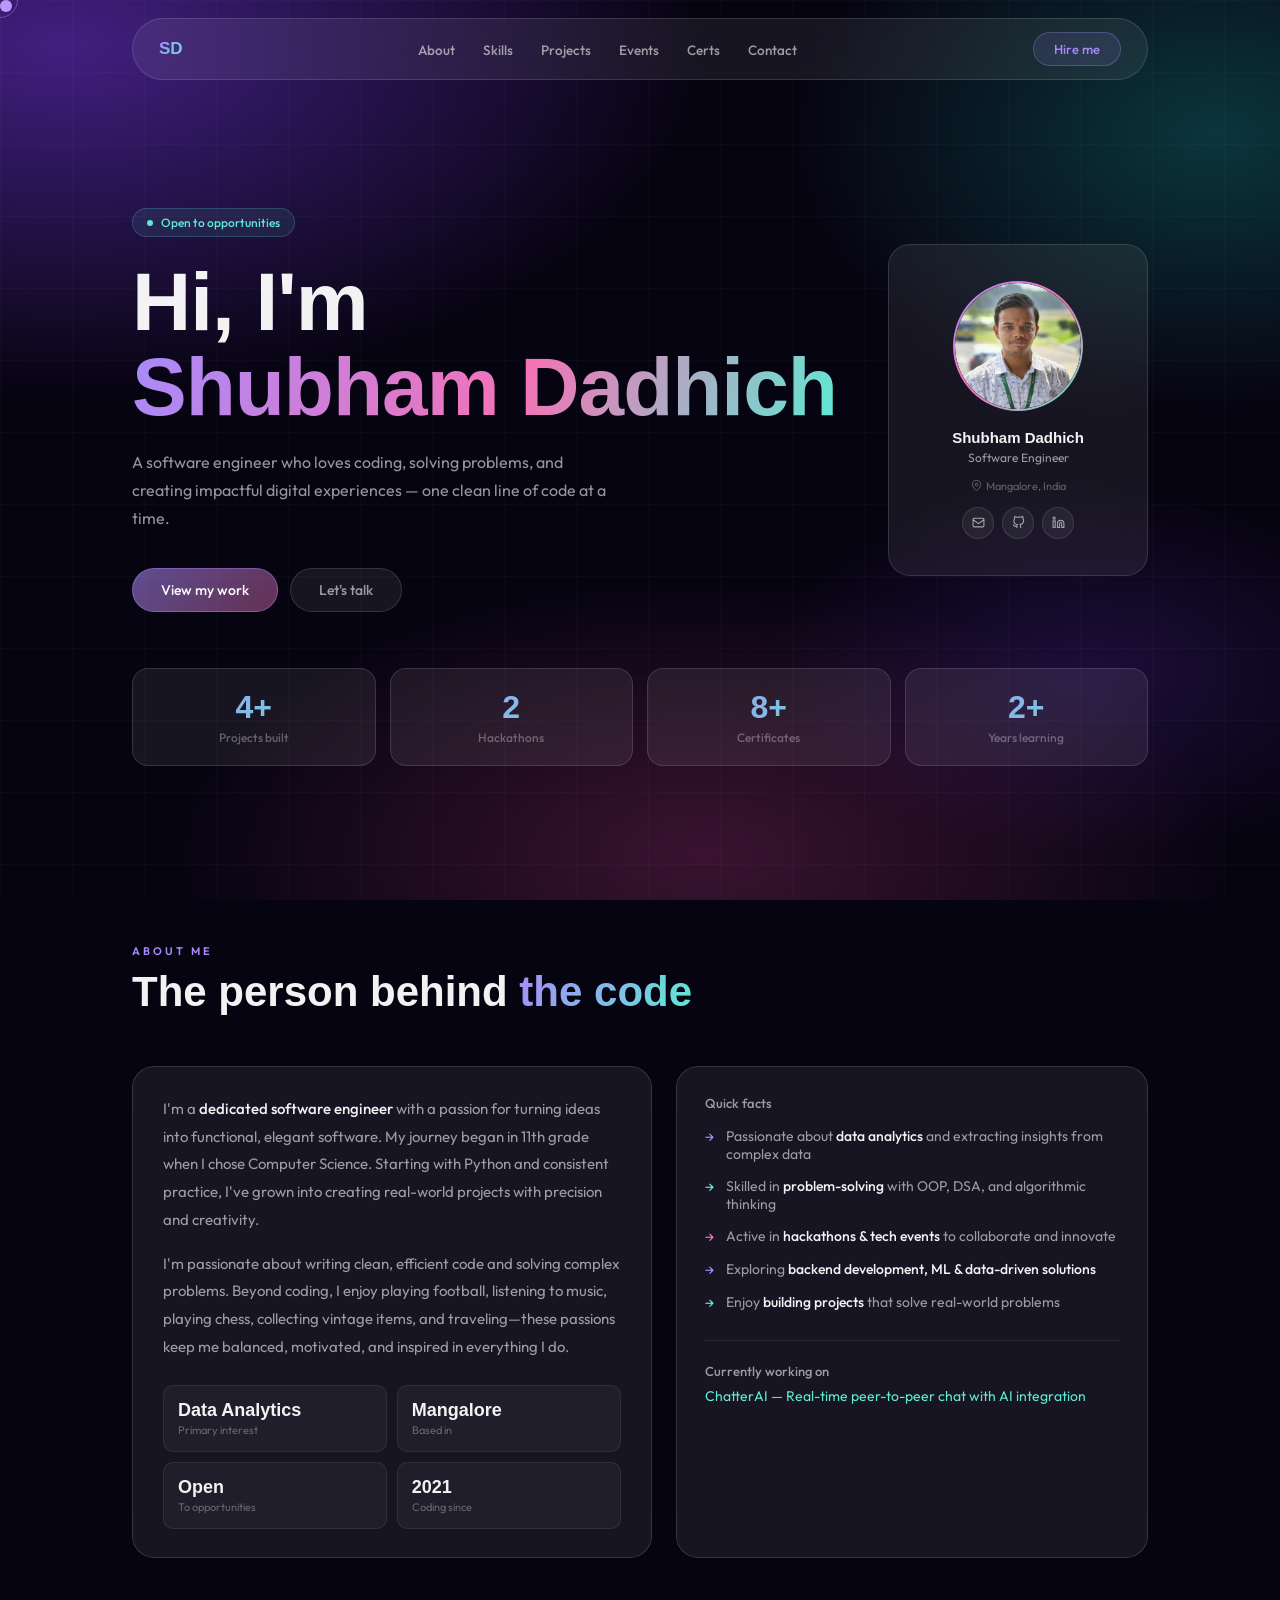
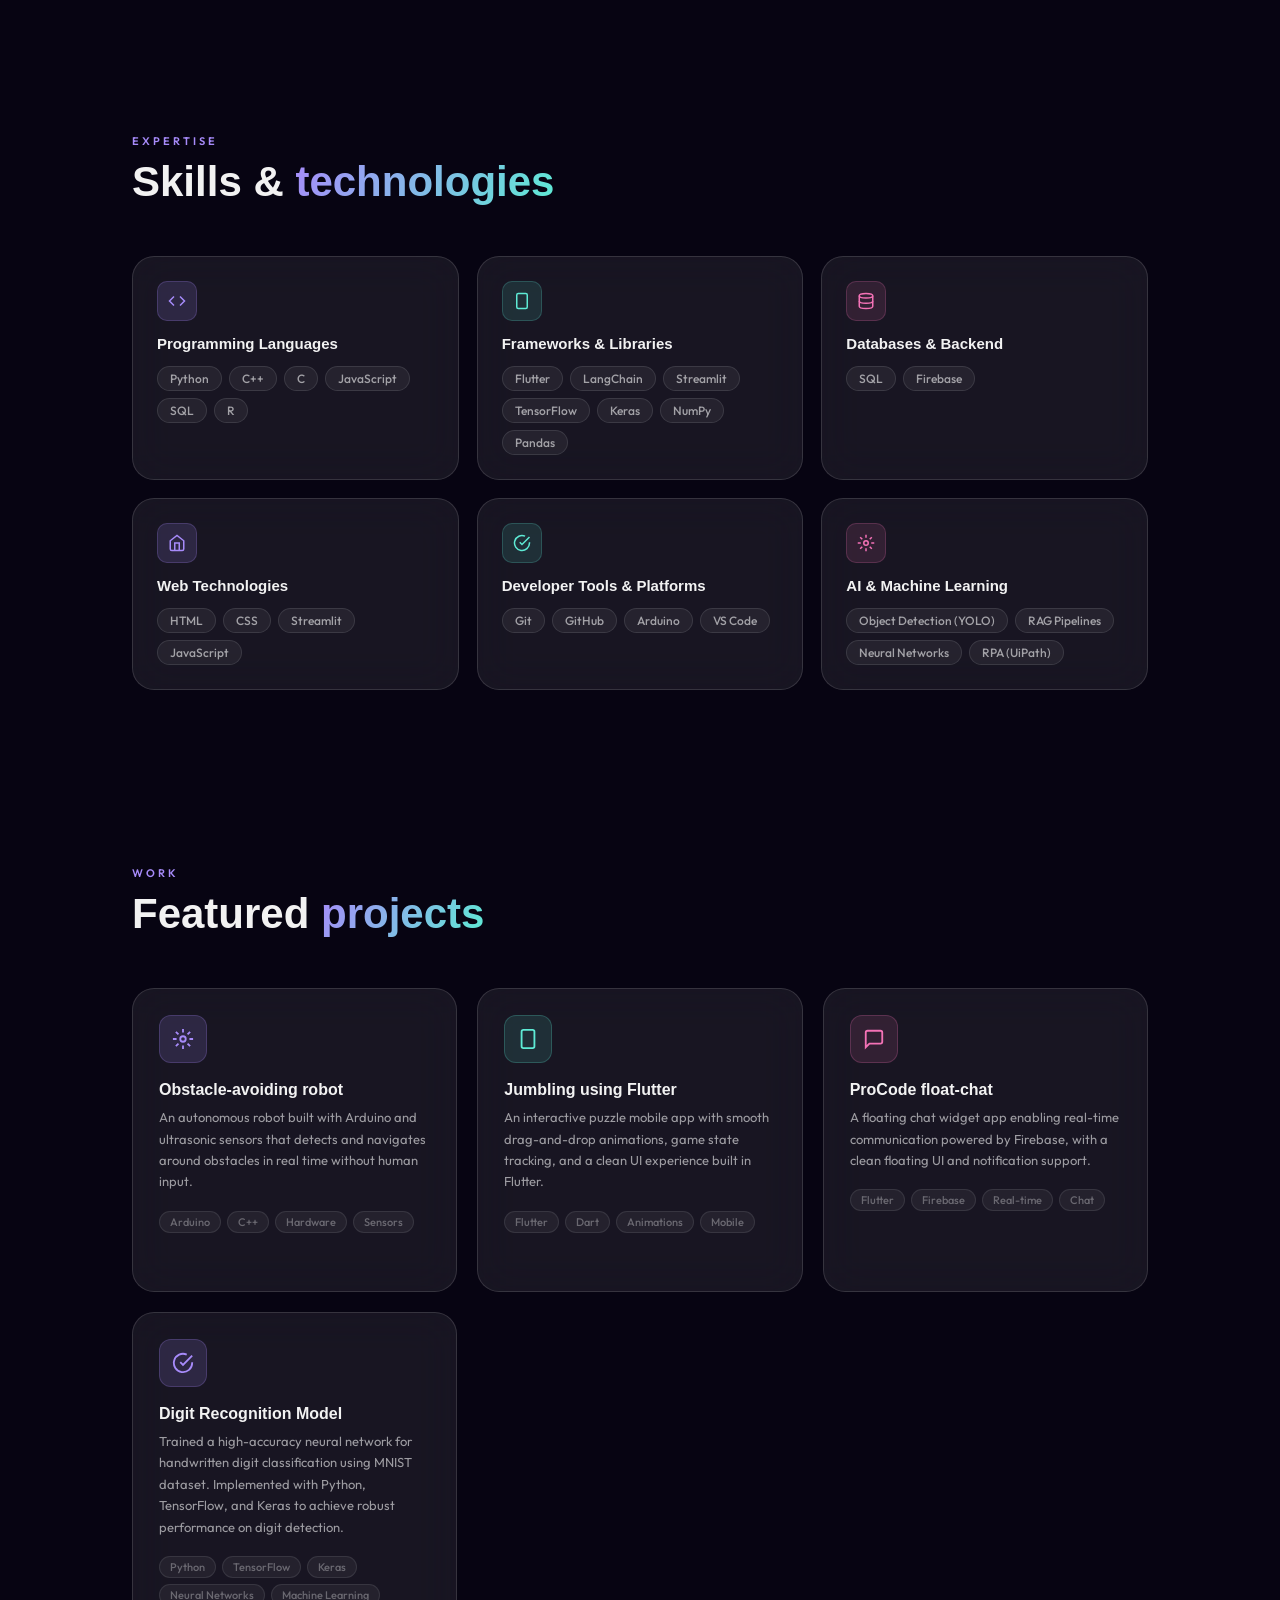
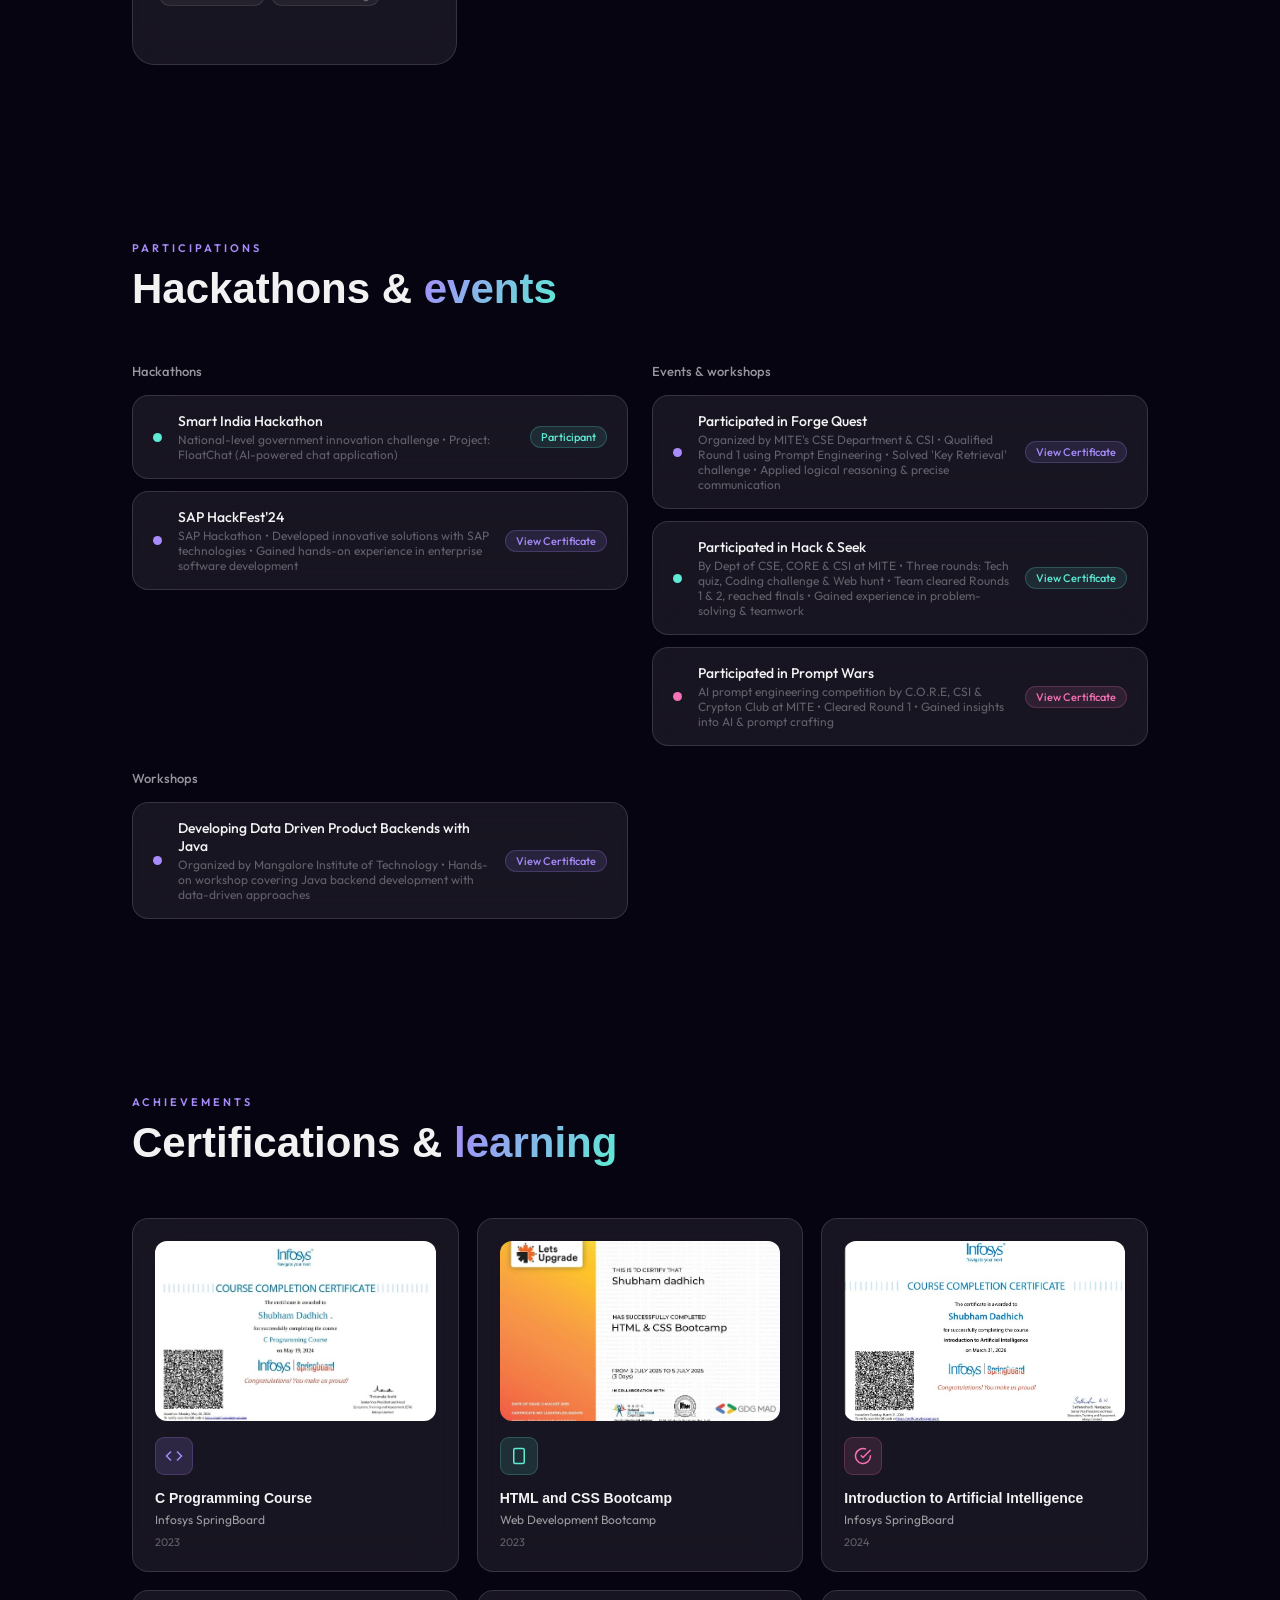
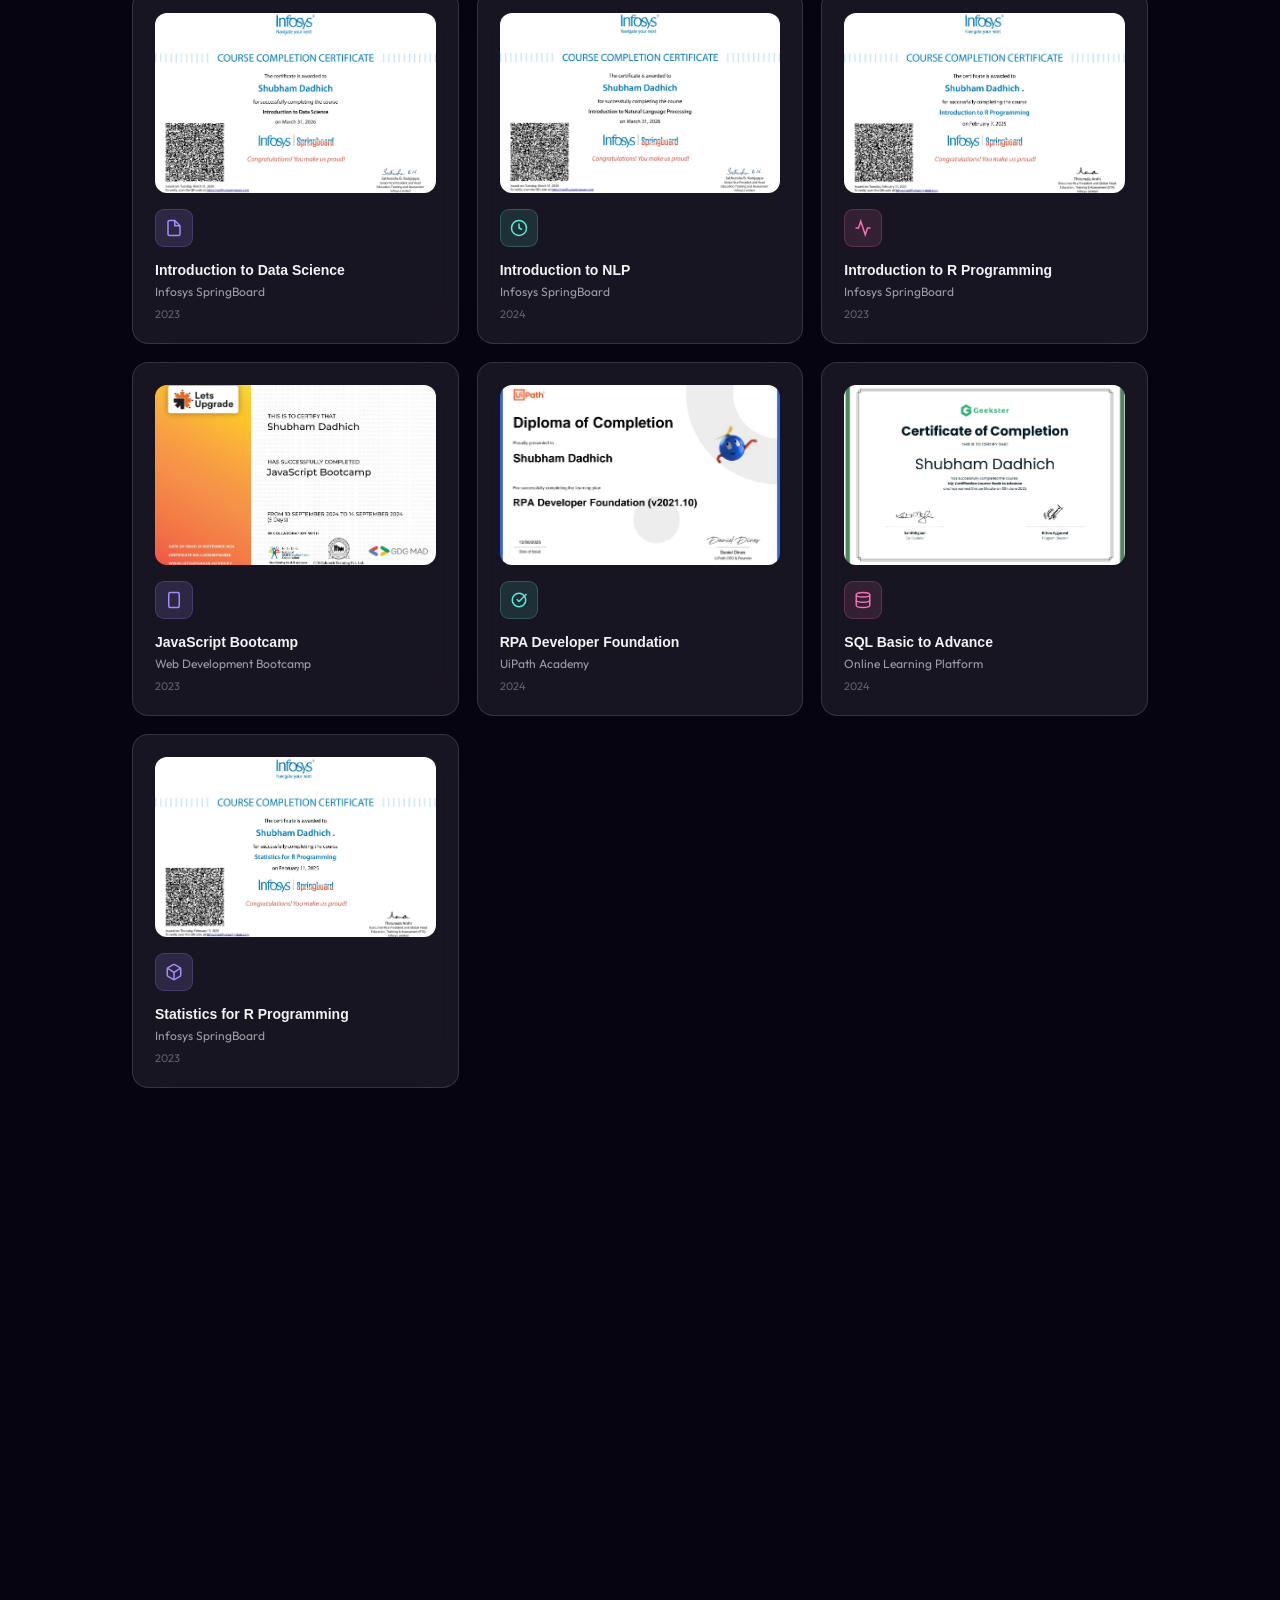
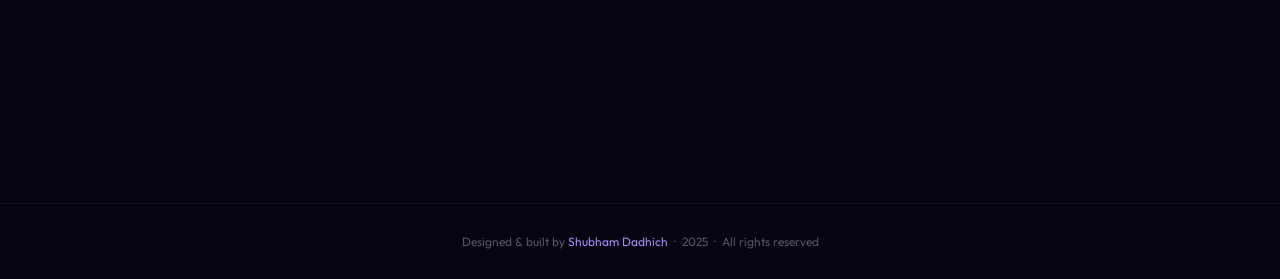
==== commit 7e07c455: "updating the script" ====
--- a/index.html
+++ b/index.html
@@ -6,6 +6,14 @@
   <title>Shubham Dadhich — Software Engineer</title>
   <meta name="description" content="Portfolio of Shubham Dadhich, Software Engineer specializing in Flutter, Python, and creative problem-solving."/>
   <link rel="canonical" href="https://shubhamd.me/" />
+  <script type="application/ld+json">
+  {
+    "@context": "https://schema.org",
+    "@type": "WebSite",
+    "name": "Shubham Dadhich",
+    "url": "https://shubhamd.me/"
+  }
+  </script>
   <link href="https://fonts.googleapis.com/css2?family=Clash+Display:wght@400;500;600;700&family=Outfit:wght@300;400;500&display=swap" rel="stylesheet"/>
   <link rel="stylesheet" href="styles.css"/>
 
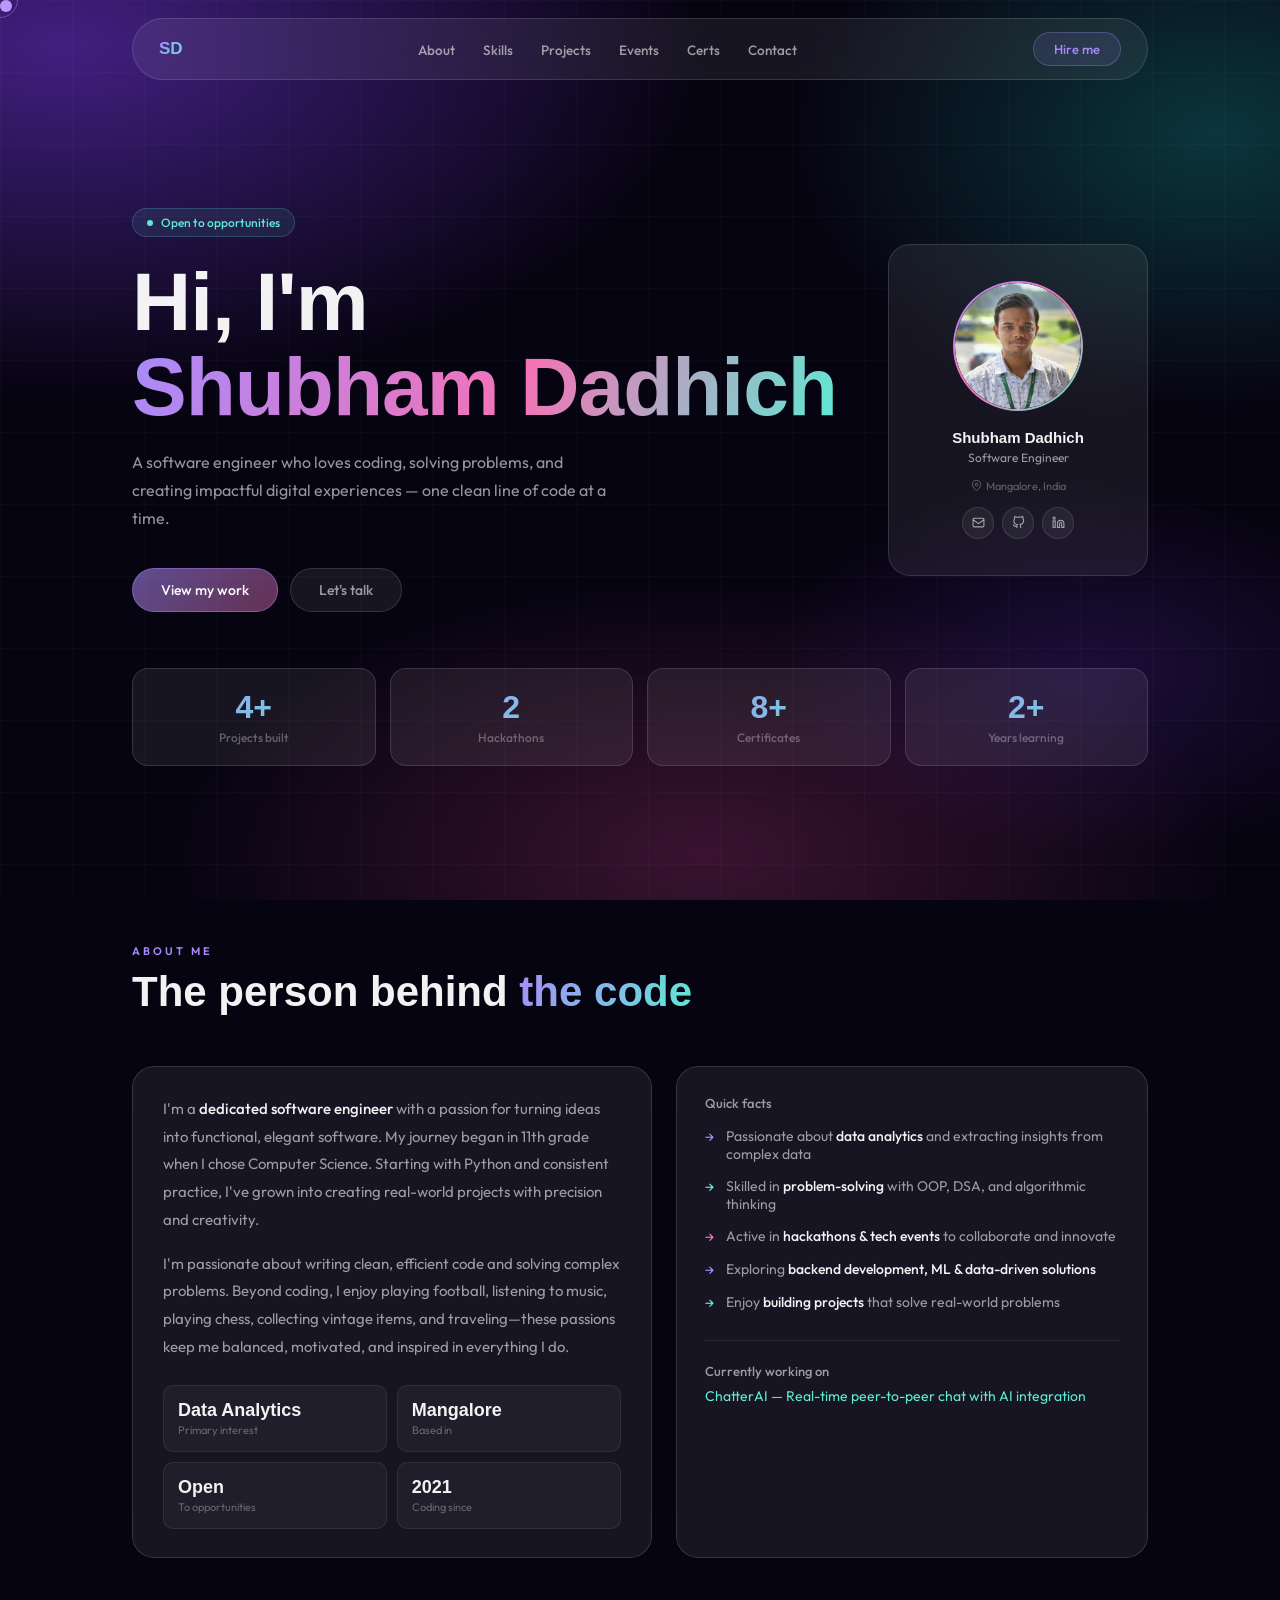
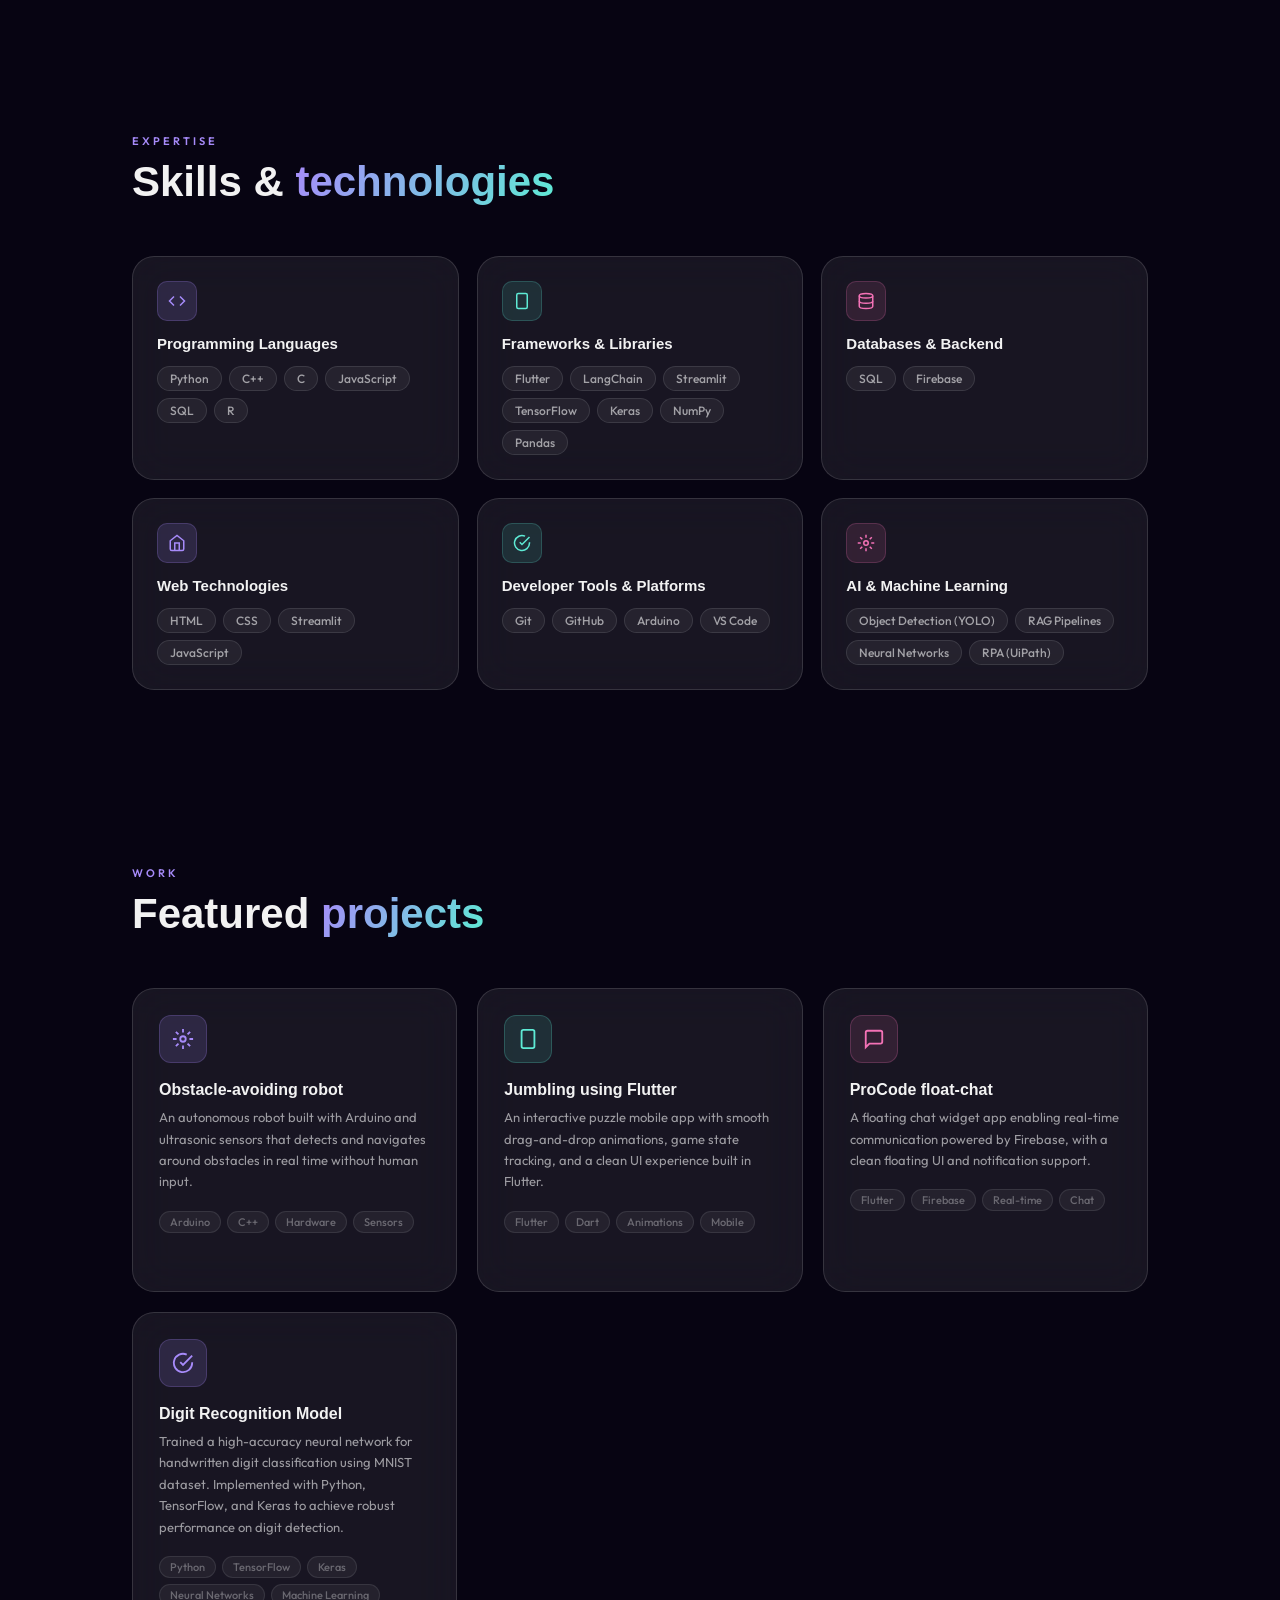
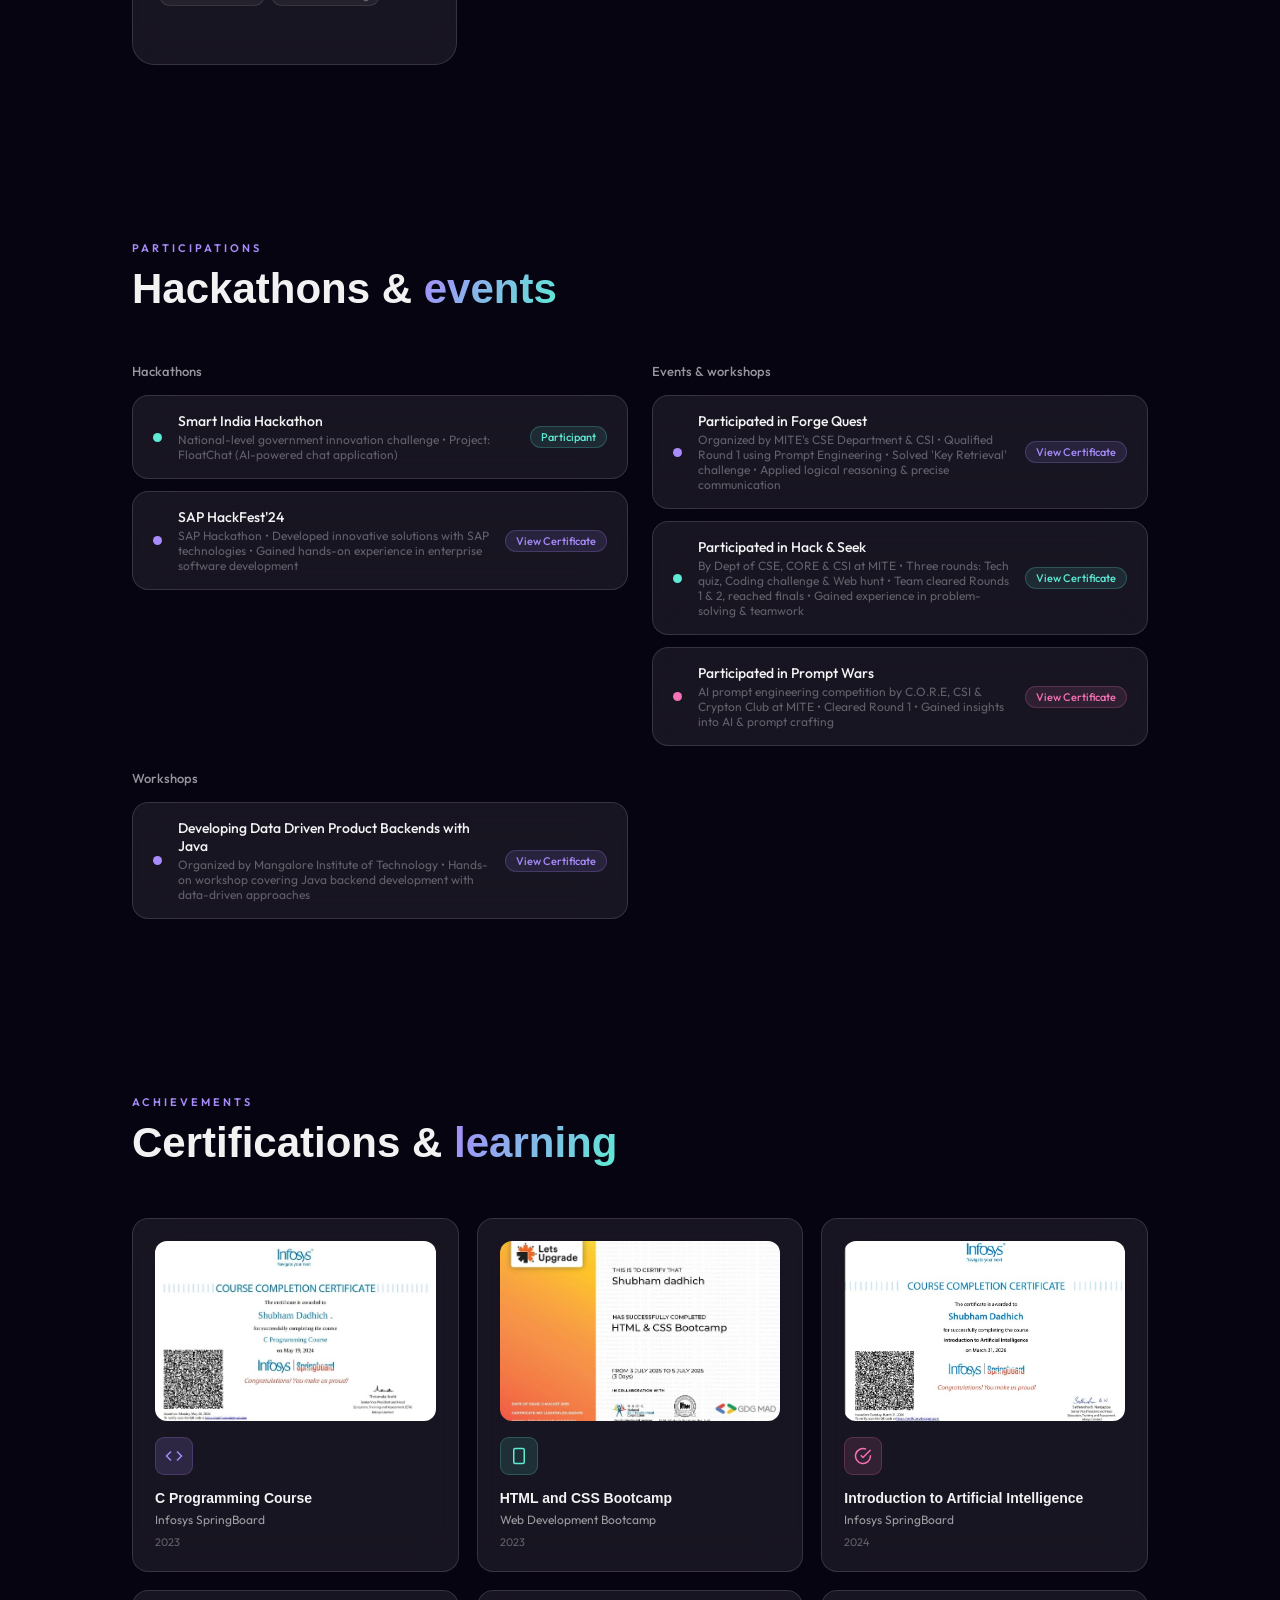
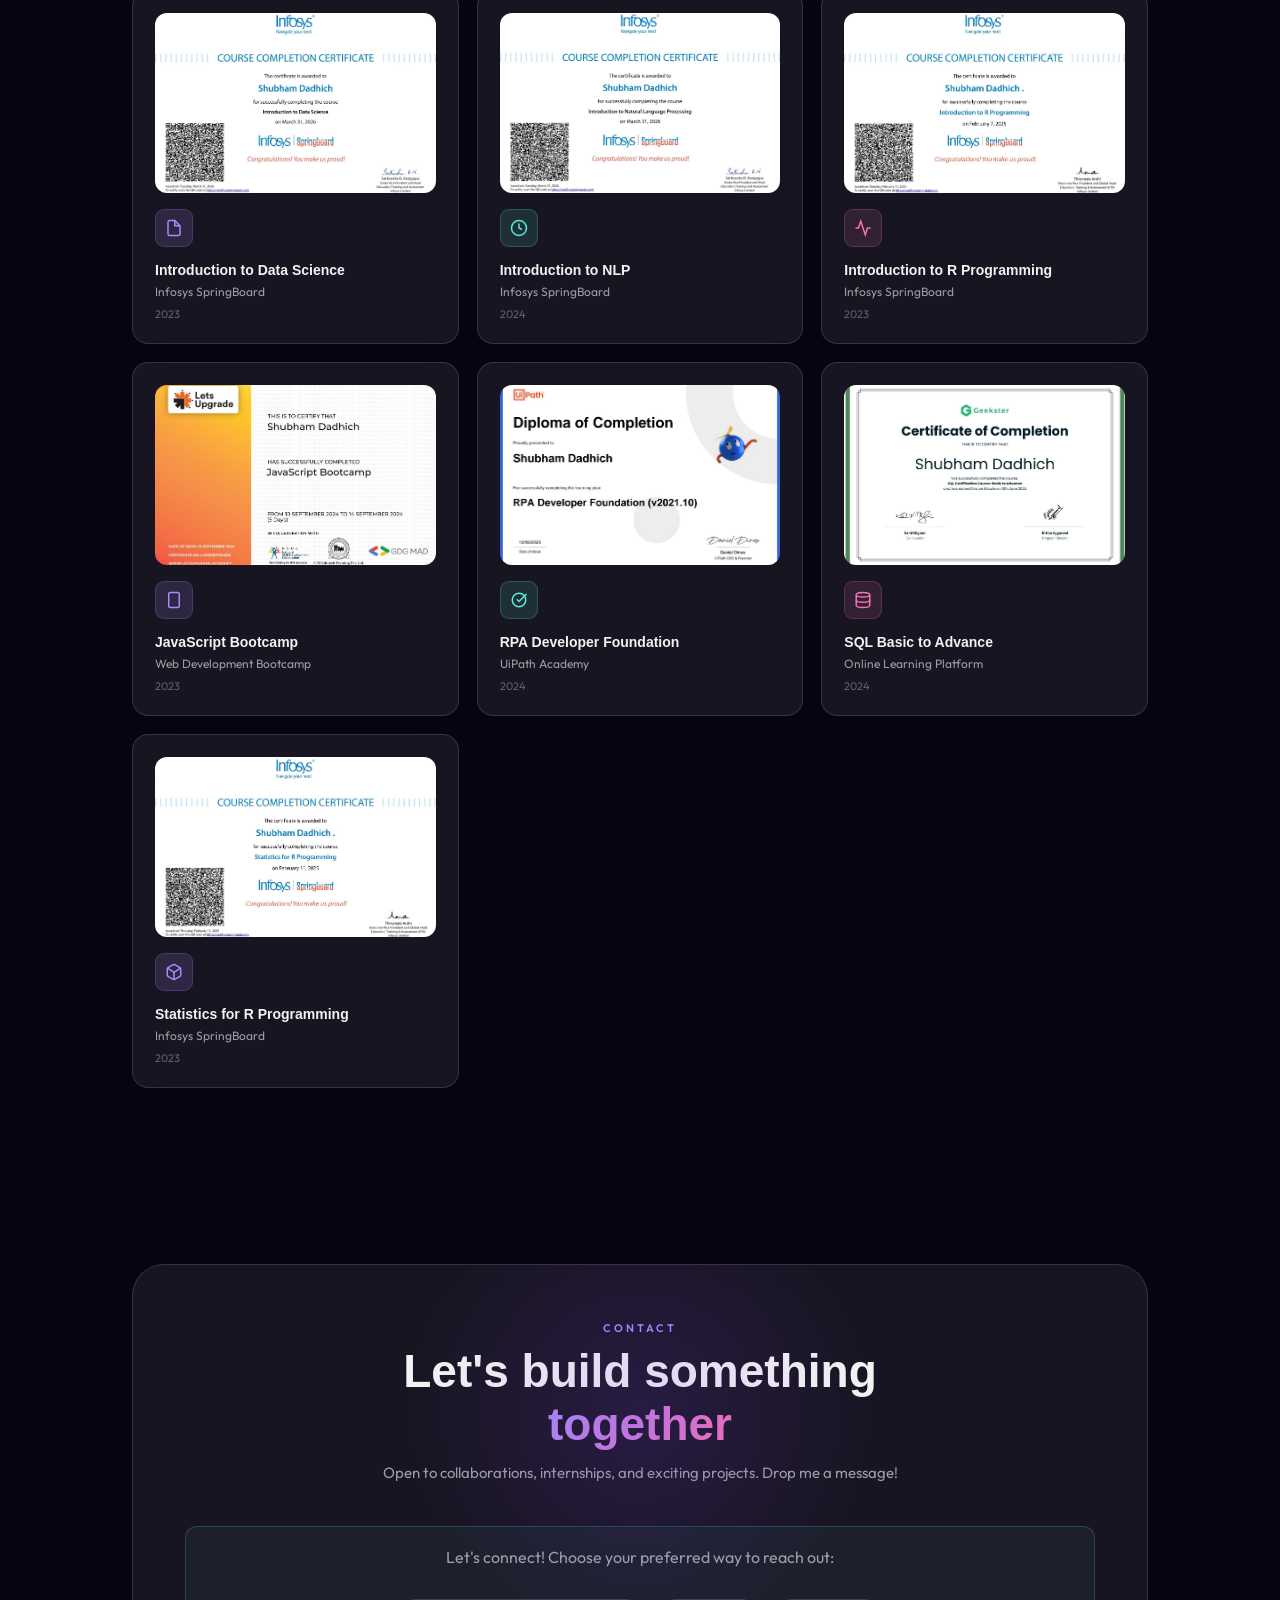
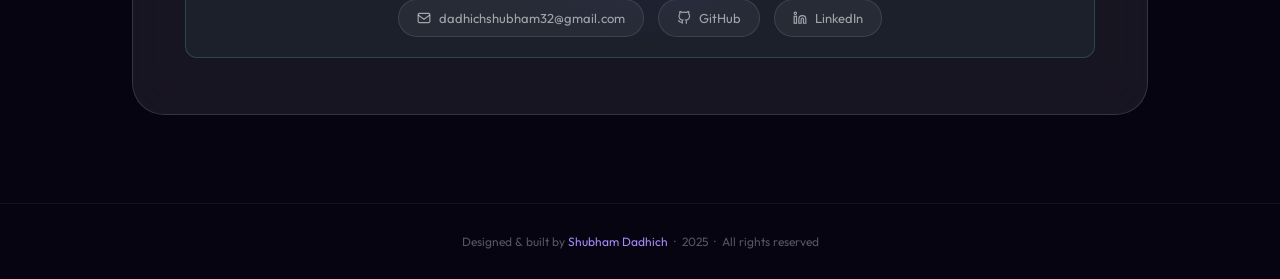
==== commit de287a1d: "added the github link and fixed the error" ====
--- a/index.html
+++ b/index.html
@@ -258,21 +258,21 @@
         <div class="hack-section-title">Hackathons</div>
         <div class="hack-list">
           <div class="hack-item glass-card"><div class="hack-dot" style="background:var(--teal)"></div><div class="hack-info"><div class="hack-name">Smart India Hackathon</div><div class="hack-meta">National-level government innovation challenge • Project: FloatChat (AI-powered chat application)</div></div><span class="hack-badge" style="background:rgba(94,234,212,.10);border:1px solid rgba(94,234,212,.22);color:var(--teal)">Participant</span></div>
-          <div class="hack-item glass-card" onclick="openCertModal(&quot;pictures/SAP HackFest'24.jpg&quot;)" style="cursor: pointer;"><div class="hack-dot" style="background:var(--purple)"></div><div class="hack-info"><div class="hack-name">SAP HackFest'24</div><div class="hack-meta">SAP Hackathon • Developed innovative solutions with SAP technologies • Gained hands-on experience in enterprise software development</div></div><span class="hack-badge" style="background:rgba(167,139,250,.12);border:1px solid rgba(167,139,250,.22);color:var(--purple)">View Certificate</span></div>
+          <div class="hack-item glass-card" onclick="openCertModal('pictures/SAP HackFest\'24.jpg')" style="cursor: pointer;"><div class="hack-dot" style="background:var(--purple)"></div><div class="hack-info"><div class="hack-name">SAP HackFest'24</div><div class="hack-meta">SAP Hackathon • Developed innovative solutions with SAP technologies • Gained hands-on experience in enterprise software development</div></div><span class="hack-badge" style="background:rgba(167,139,250,.12);border:1px solid rgba(167,139,250,.22);color:var(--purple)">View Certificate</span></div>
         </div>
       </div>
       <div class="reveal d1">
         <div class="hack-section-title">Events & workshops</div>
         <div class="hack-list">
-          <div class="hack-item glass-card" onclick="openCertModal('pictures/Participated in Forge Quest.jpg')" style="cursor: pointer;"><div class="hack-dot" style="background:var(--purple)"></div><div class="hack-info"><div class="hack-name">Participated in Forge Quest</div><div class="hack-meta">Organized by MITE's CSE Department & CSI • Qualified Round 1 using Prompt Engineering • Solved 'Key Retrieval' challenge • Applied logical reasoning & precise communication</div></div><span class="hack-badge" style="background:rgba(167,139,250,.12);border:1px solid rgba(167,139,250,.22);color:var(--purple)">View Certificate</span></div>
-          <div class="hack-item glass-card" onclick="openCertModal('pictures/Participated in Hack & Seek.png')" style="cursor: pointer;"><div class="hack-dot" style="background:var(--teal)"></div><div class="hack-info"><div class="hack-name">Participated in Hack & Seek</div><div class="hack-meta">By Dept of CSE, CORE & CSI at MITE • Three rounds: Tech quiz, Coding challenge & Web hunt • Team cleared Rounds 1 & 2, reached finals • Gained experience in problem-solving & teamwork</div></div><span class="hack-badge" style="background:rgba(94,234,212,.10);border:1px solid rgba(94,234,212,.22);color:var(--teal)">View Certificate</span></div>
-          <div class="hack-item glass-card" onclick="openCertModal('pictures/Participated in Prompt Wars.jpg')" style="cursor: pointer;"><div class="hack-dot" style="background:var(--pink)"></div><div class="hack-info"><div class="hack-name">Participated in Prompt Wars</div><div class="hack-meta">AI prompt engineering competition by C.O.R.E, CSI & Crypton Club at MITE • Cleared Round 1 • Gained insights into AI & prompt crafting</div></div><span class="hack-badge" style="background:rgba(244,114,182,.10);border:1px solid rgba(244,114,182,.22);color:var(--pink)">View Certificate</span></div>
+          <div class="hack-item glass-card" onclick='openCertModal("pictures/Participated in Forge Quest.jpg")' style="cursor: pointer;"><div class="hack-dot" style="background:var(--purple)"></div><div class="hack-info"><div class="hack-name">Participated in Forge Quest</div><div class="hack-meta">Organized by MITE's CSE Department & CSI • Qualified Round 1 using Prompt Engineering • Solved 'Key Retrieval' challenge • Applied logical reasoning & precise communication</div></div><span class="hack-badge" style="background:rgba(167,139,250,.12);border:1px solid rgba(167,139,250,.22);color:var(--purple)">View Certificate</span></div>
+          <div class="hack-item glass-card" onclick='openCertModal("pictures/Participated in Hack &amp; Seek.png")' style="cursor: pointer;"><div class="hack-dot" style="background:var(--teal)"></div><div class="hack-info"><div class="hack-name">Participated in Hack & Seek</div><div class="hack-meta">By Dept of CSE, CORE & CSI at MITE • Three rounds: Tech quiz, Coding challenge & Web hunt • Team cleared Rounds 1 & 2, reached finals • Gained experience in problem-solving & teamwork</div></div><span class="hack-badge" style="background:rgba(94,234,212,.10);border:1px solid rgba(94,234,212,.22);color:var(--teal)">View Certificate</span></div>
+          <div class="hack-item glass-card" onclick='openCertModal("pictures/Participated in Prompt Wars.jpg")' style="cursor: pointer;"><div class="hack-dot" style="background:var(--pink)"></div><div class="hack-info"><div class="hack-name">Participated in Prompt Wars</div><div class="hack-meta">AI prompt engineering competition by C.O.R.E, CSI & Crypton Club at MITE • Cleared Round 1 • Gained insights into AI & prompt crafting</div></div><span class="hack-badge" style="background:rgba(244,114,182,.10);border:1px solid rgba(244,114,182,.22);color:var(--pink)">View Certificate</span></div>
         </div>
       </div>
       <div class="reveal d2">
         <div class="hack-section-title">Workshops</div>
         <div class="hack-list">
-          <div class="hack-item glass-card" onclick="openCertModal('pictures/Workshop 1.png')" style="cursor: pointer;"><div class="hack-dot" style="background:var(--purple)"></div><div class="hack-info"><div class="hack-name">Developing Data Driven Product Backends with Java</div><div class="hack-meta">Organized by Mangalore Institute of Technology • Hands-on workshop covering Java backend development with data-driven approaches</div></div><span class="hack-badge" style="background:rgba(167,139,250,.12);border:1px solid rgba(167,139,250,.22);color:var(--purple)">View Certificate</span></div>
+          <div class="hack-item glass-card" onclick='openCertModal("pictures/Workshop 1.png")' style="cursor: pointer;"><div class="hack-dot" style="background:var(--purple)"></div><div class="hack-info"><div class="hack-name">Developing Data Driven Product Backends with Java</div><div class="hack-meta">Organized by Mangalore Institute of Technology • Hands-on workshop covering Java backend development with data-driven approaches</div></div><span class="hack-badge" style="background:rgba(167,139,250,.12);border:1px solid rgba(167,139,250,.22);color:var(--purple)">View Certificate</span></div>
         </div>
       </div>
     </div>
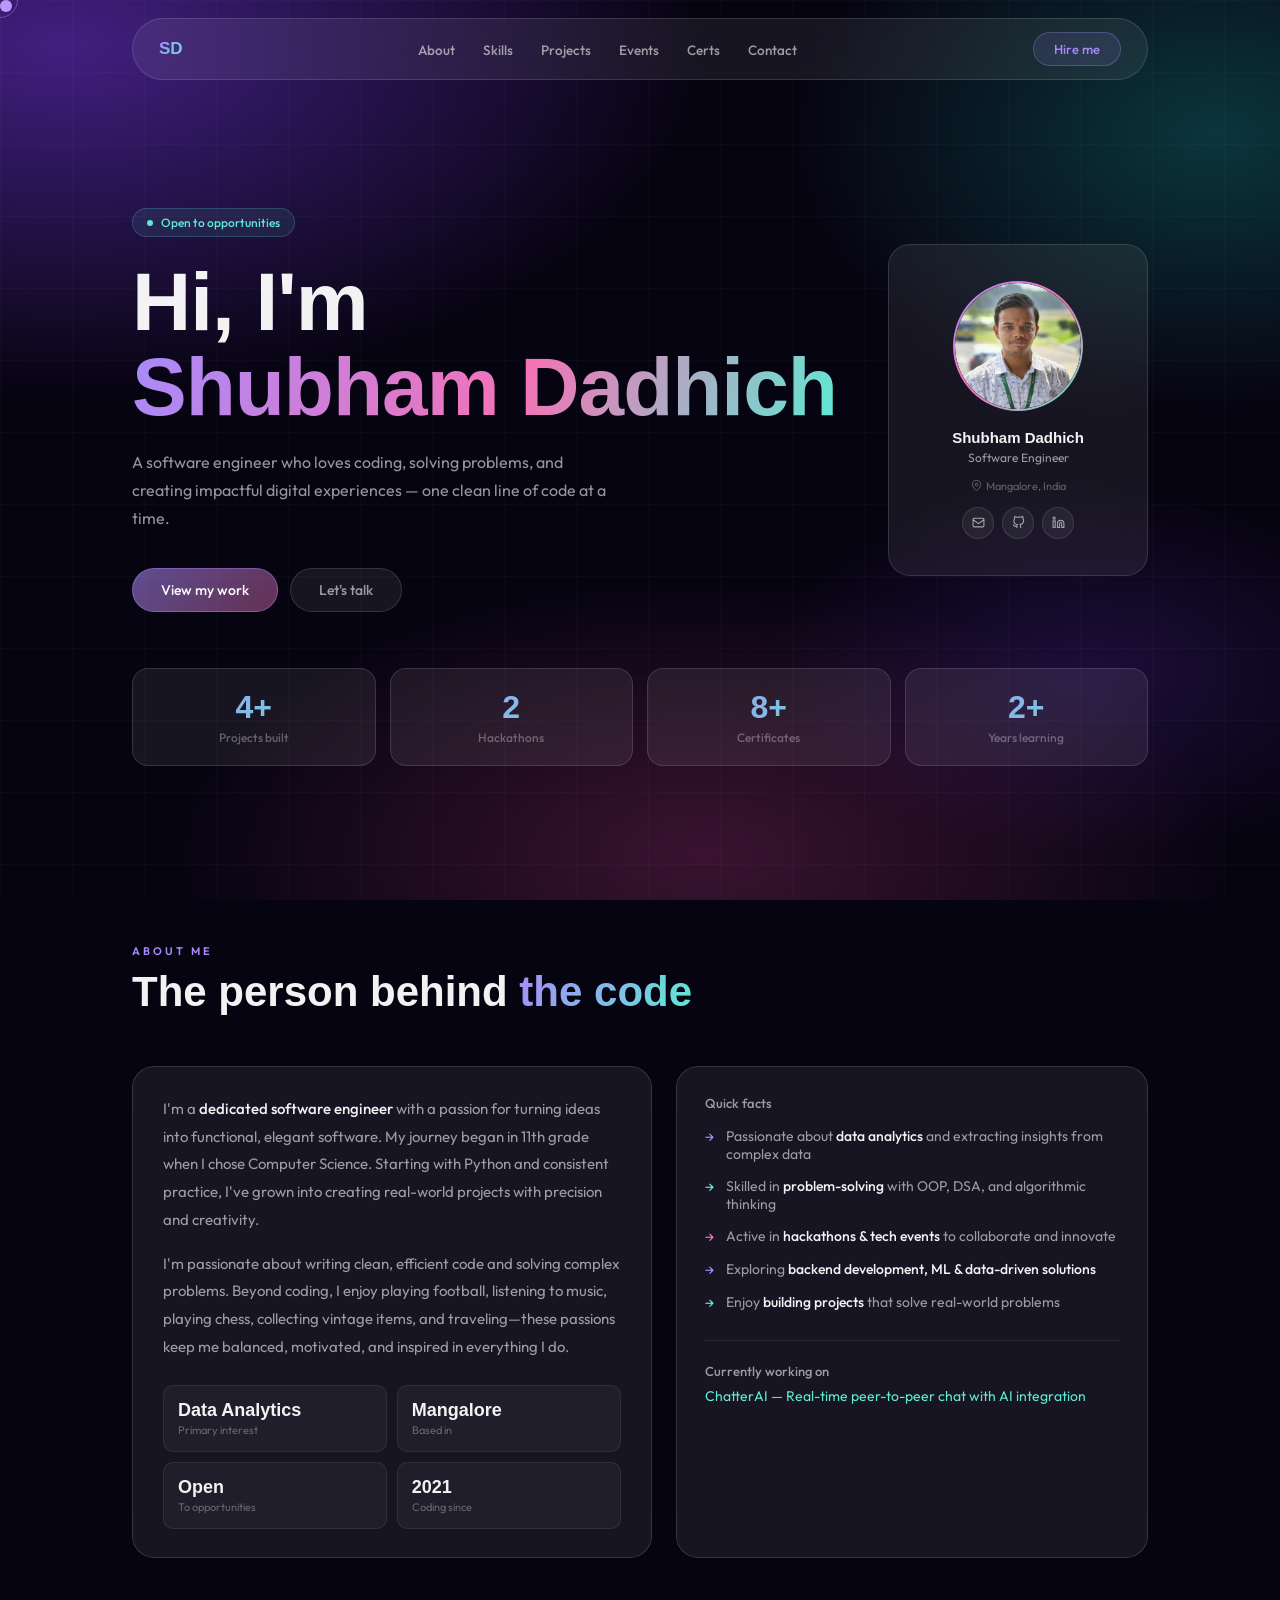
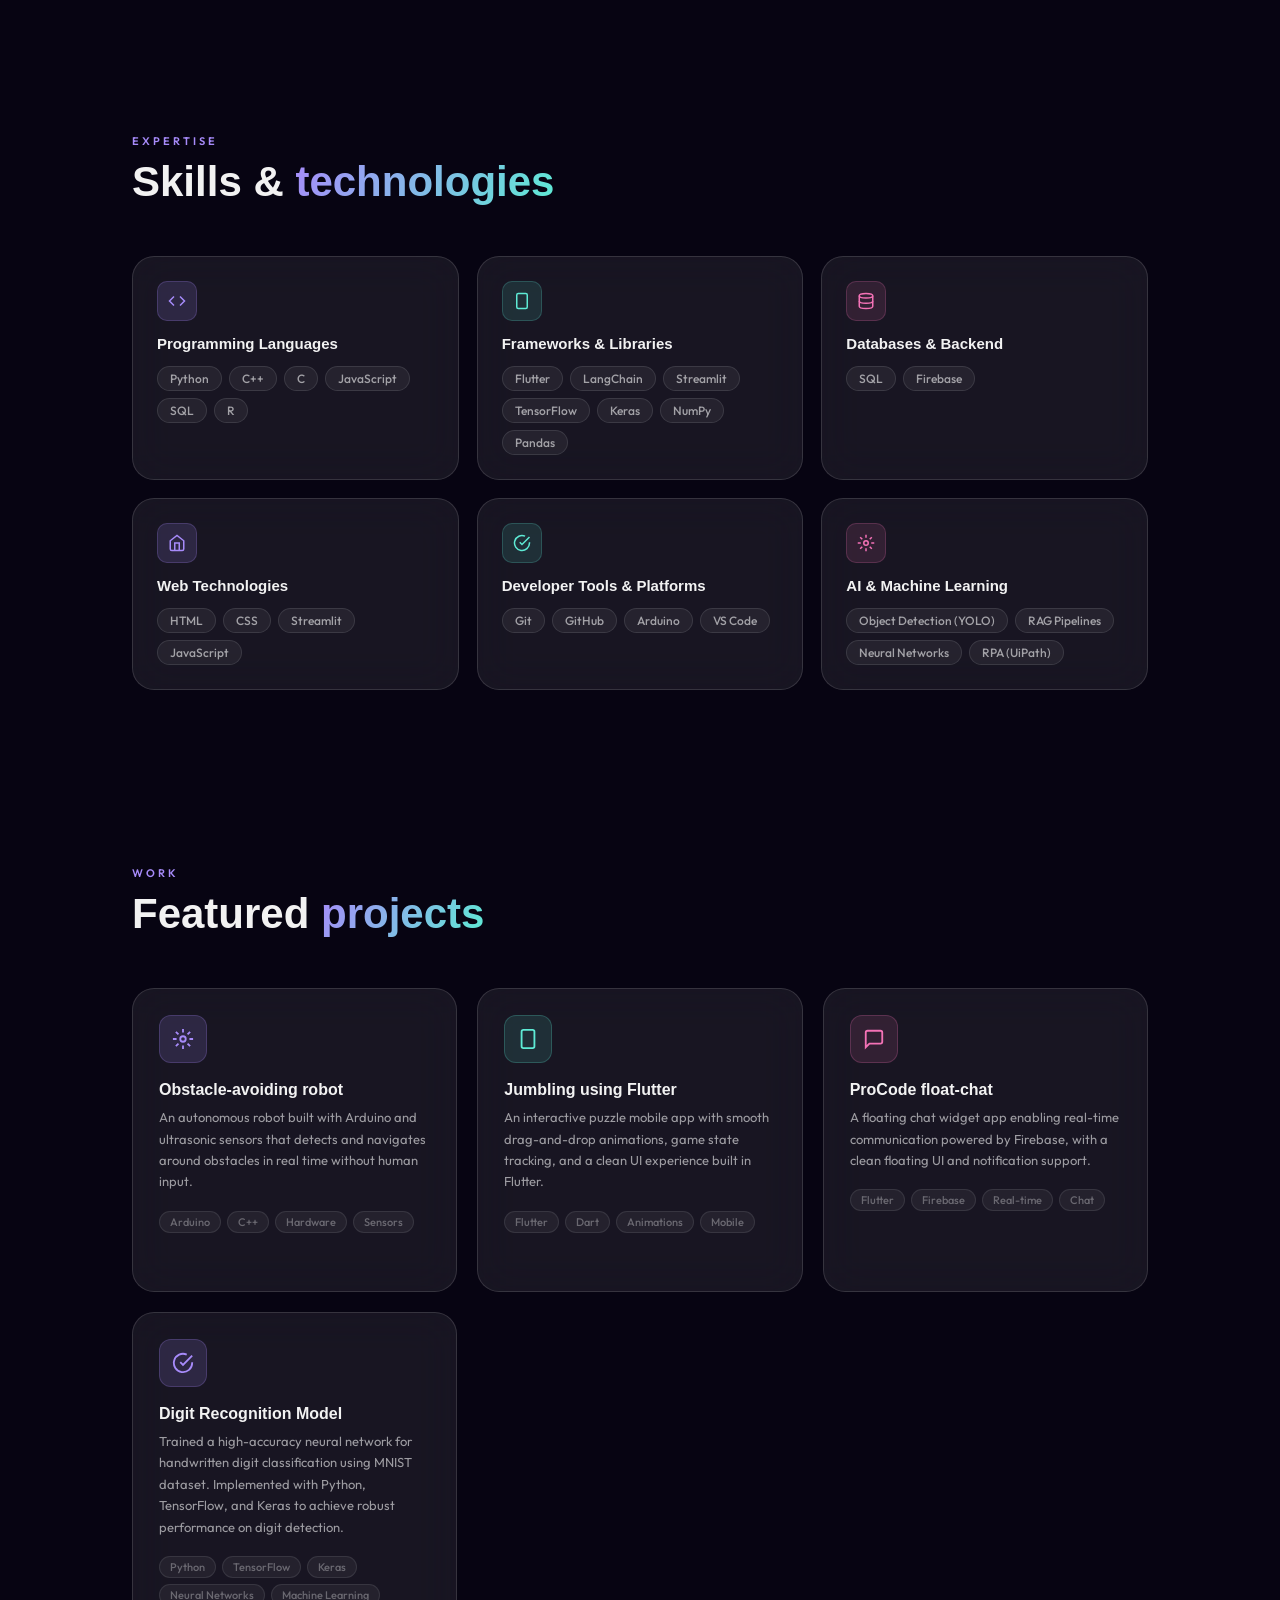
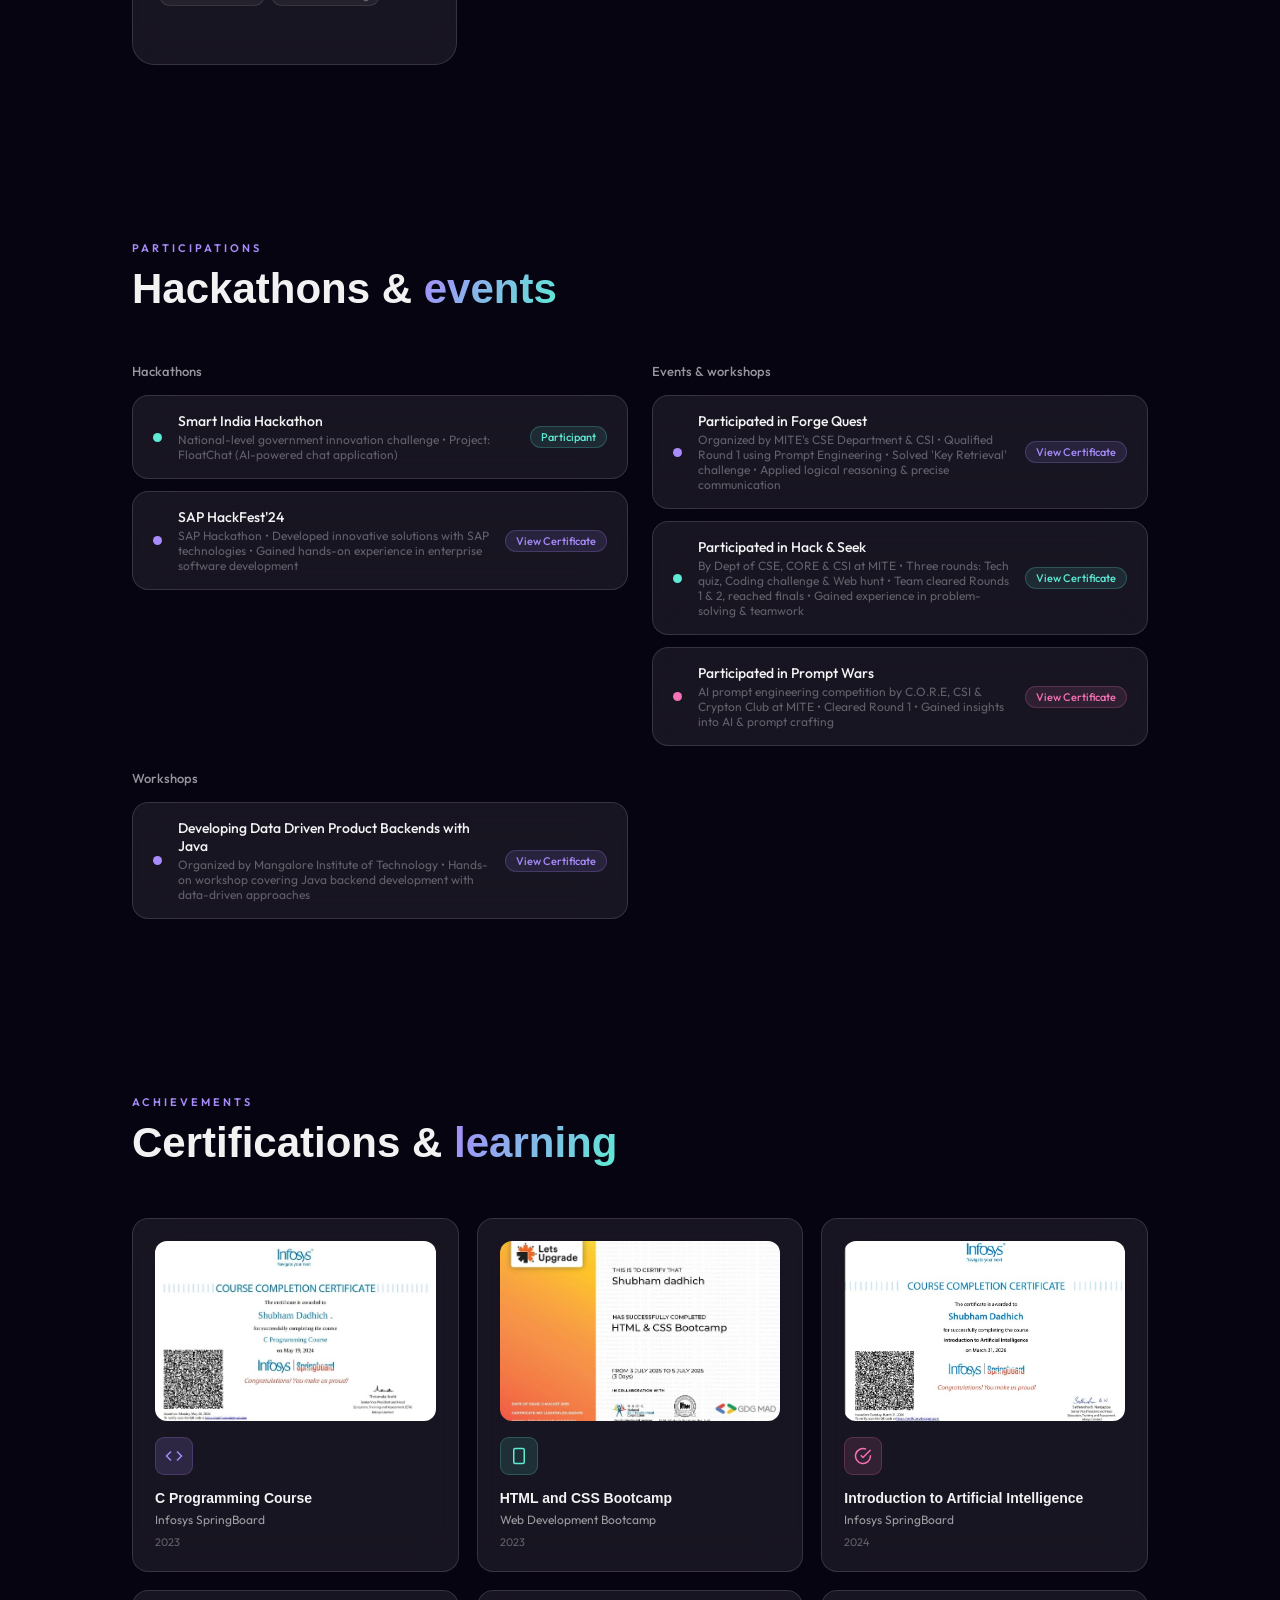
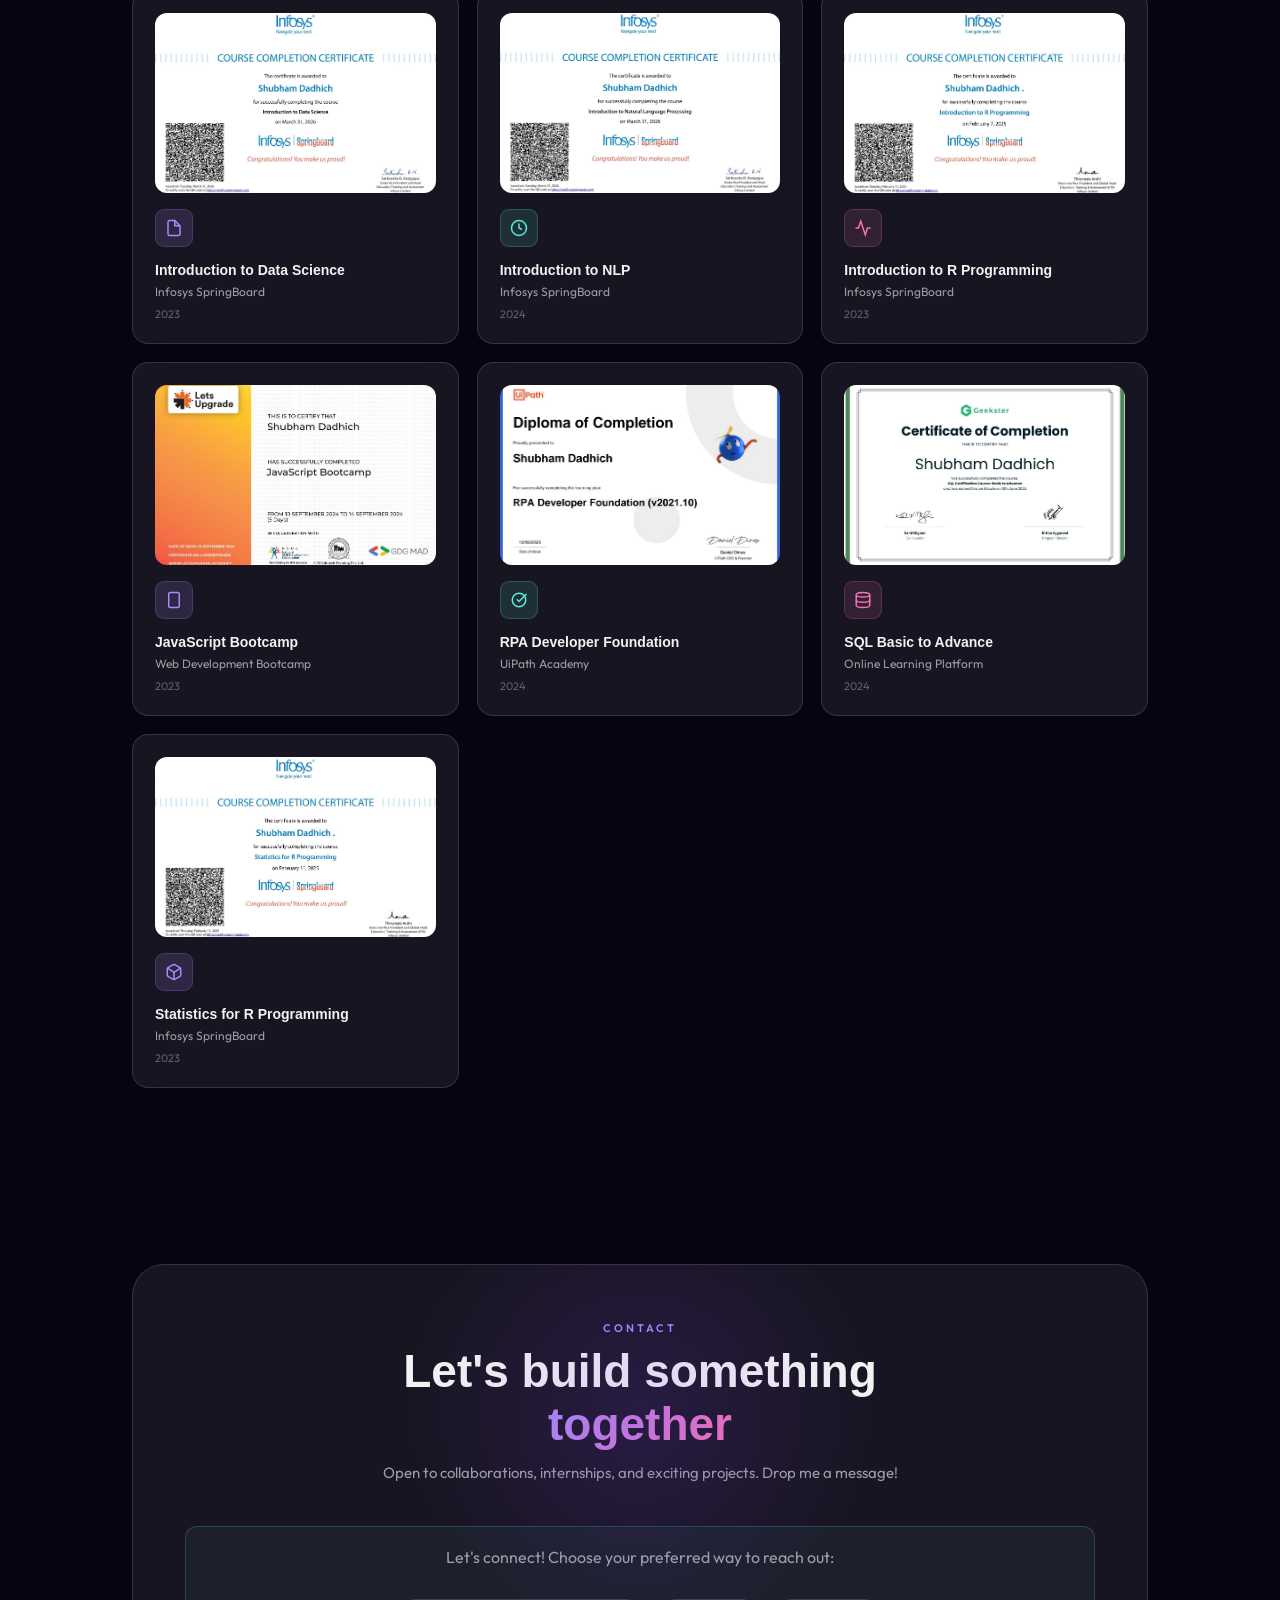
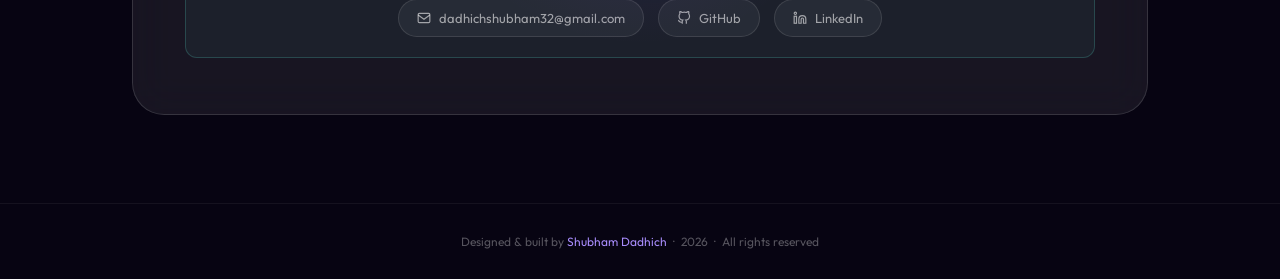
==== commit fd152297: "small changes with year" ====
--- a/index.html
+++ b/index.html
@@ -330,7 +330,7 @@
 </section>
 
 <footer>
-  <p>Designed & built by <span>Shubham Dadhich</span> &nbsp;·&nbsp; 2025 &nbsp;·&nbsp; All rights reserved</p>
+  <p>Designed & built by <span>Shubham Dadhich</span> &nbsp;·&nbsp; 2026 &nbsp;·&nbsp; All rights reserved</p>
 </footer>
 
 <!-- CERTIFICATE MODAL -->
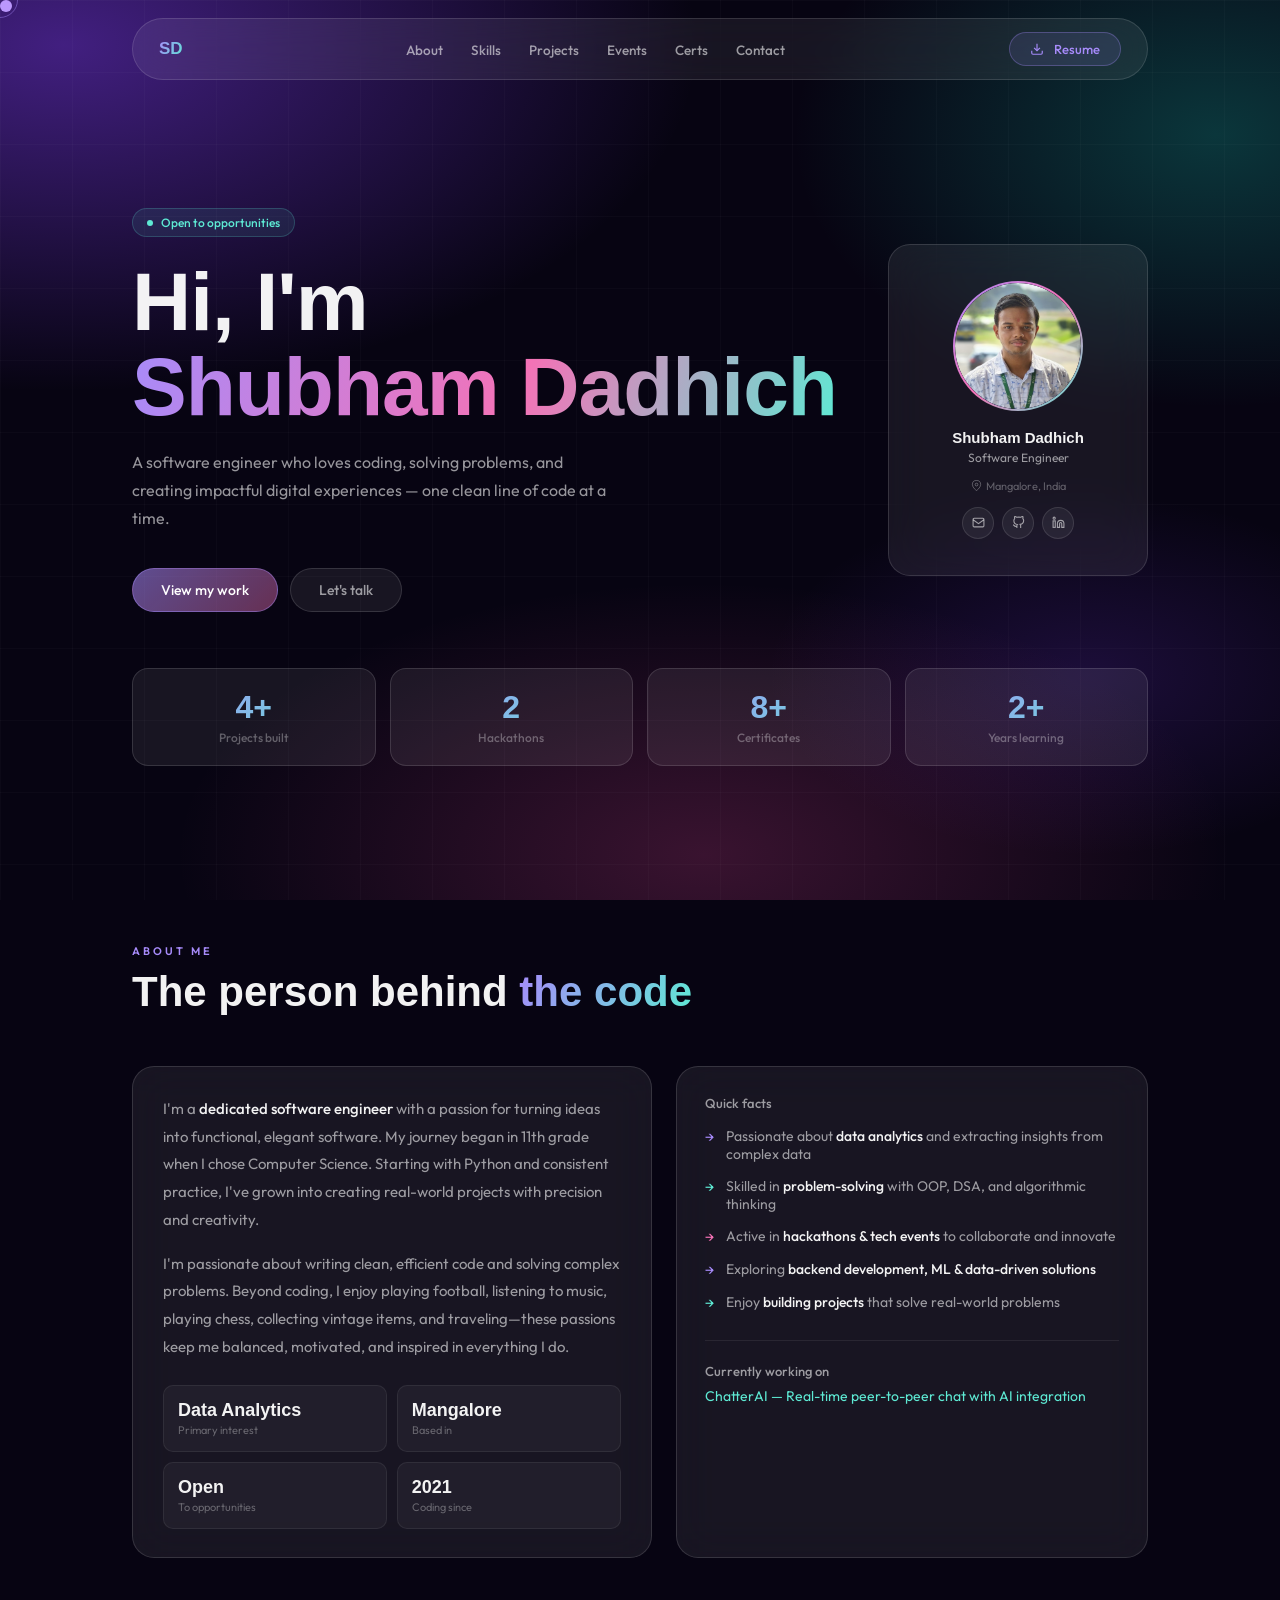
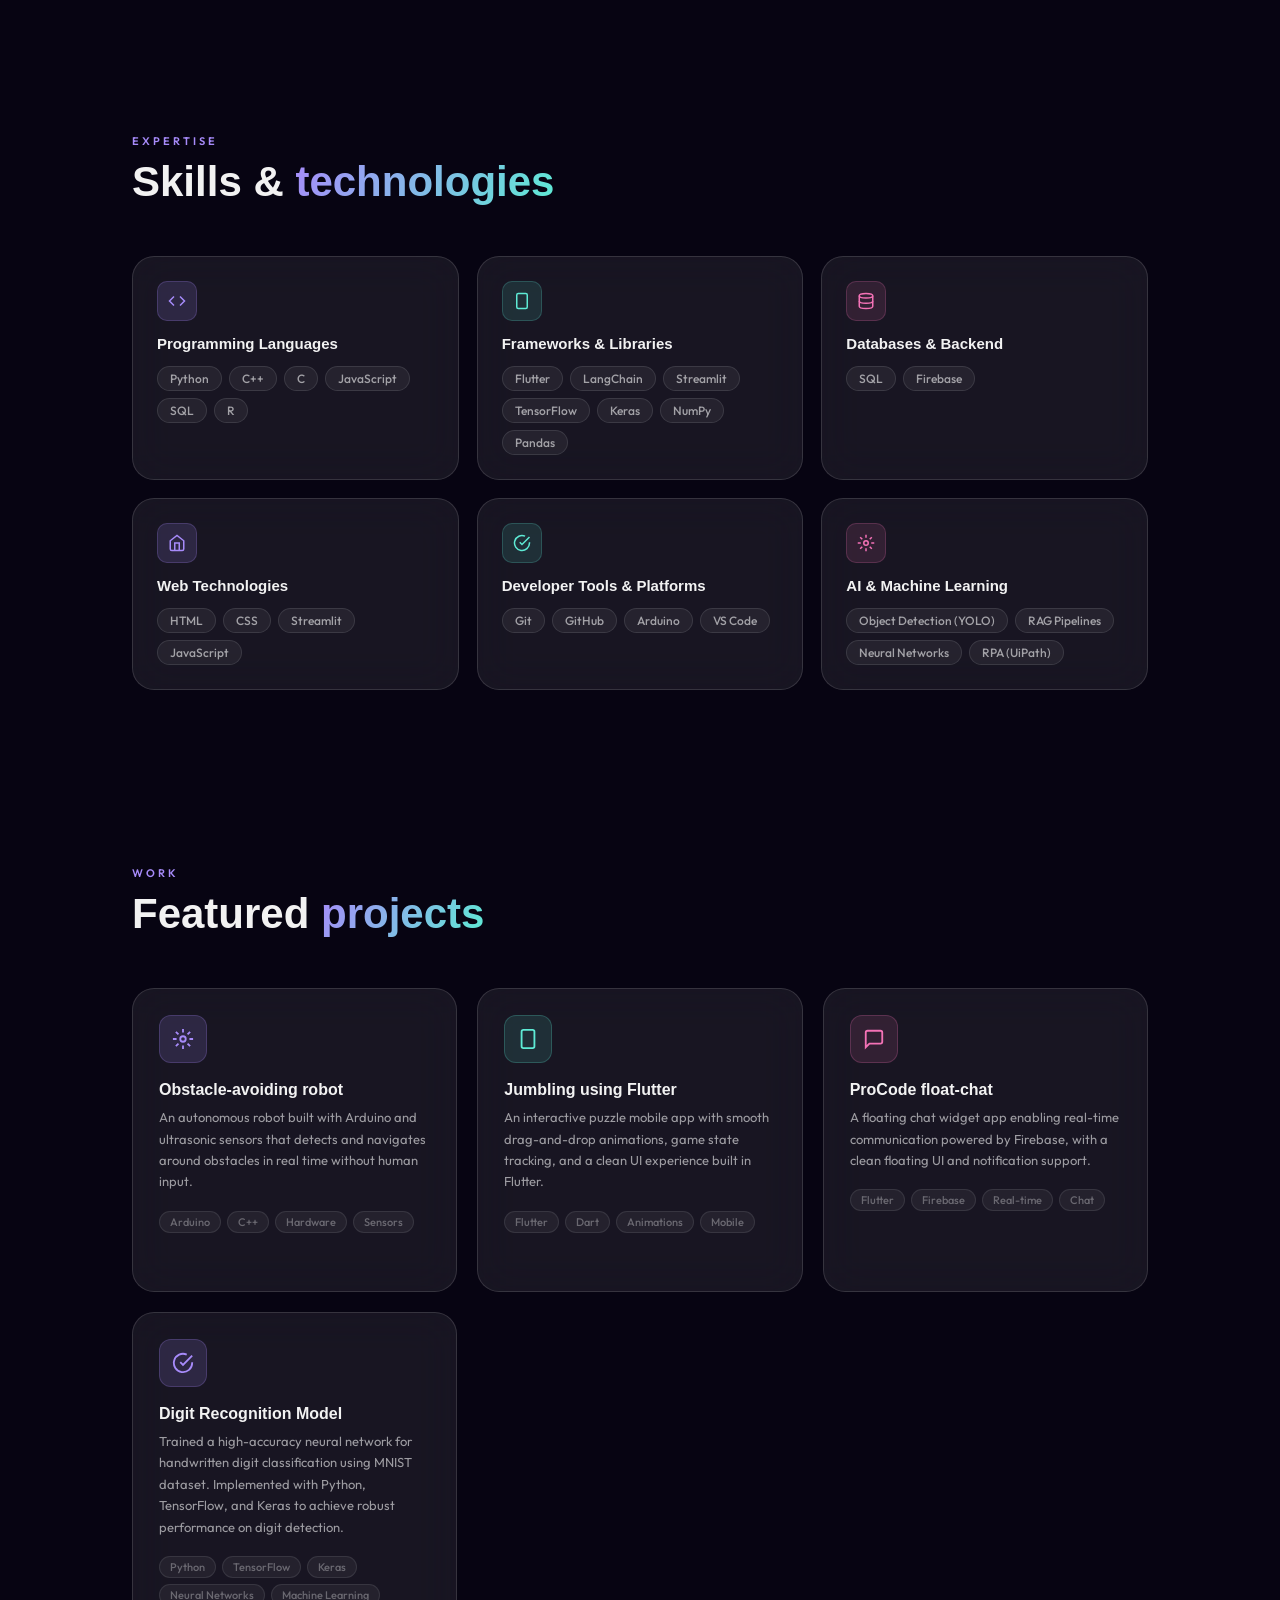
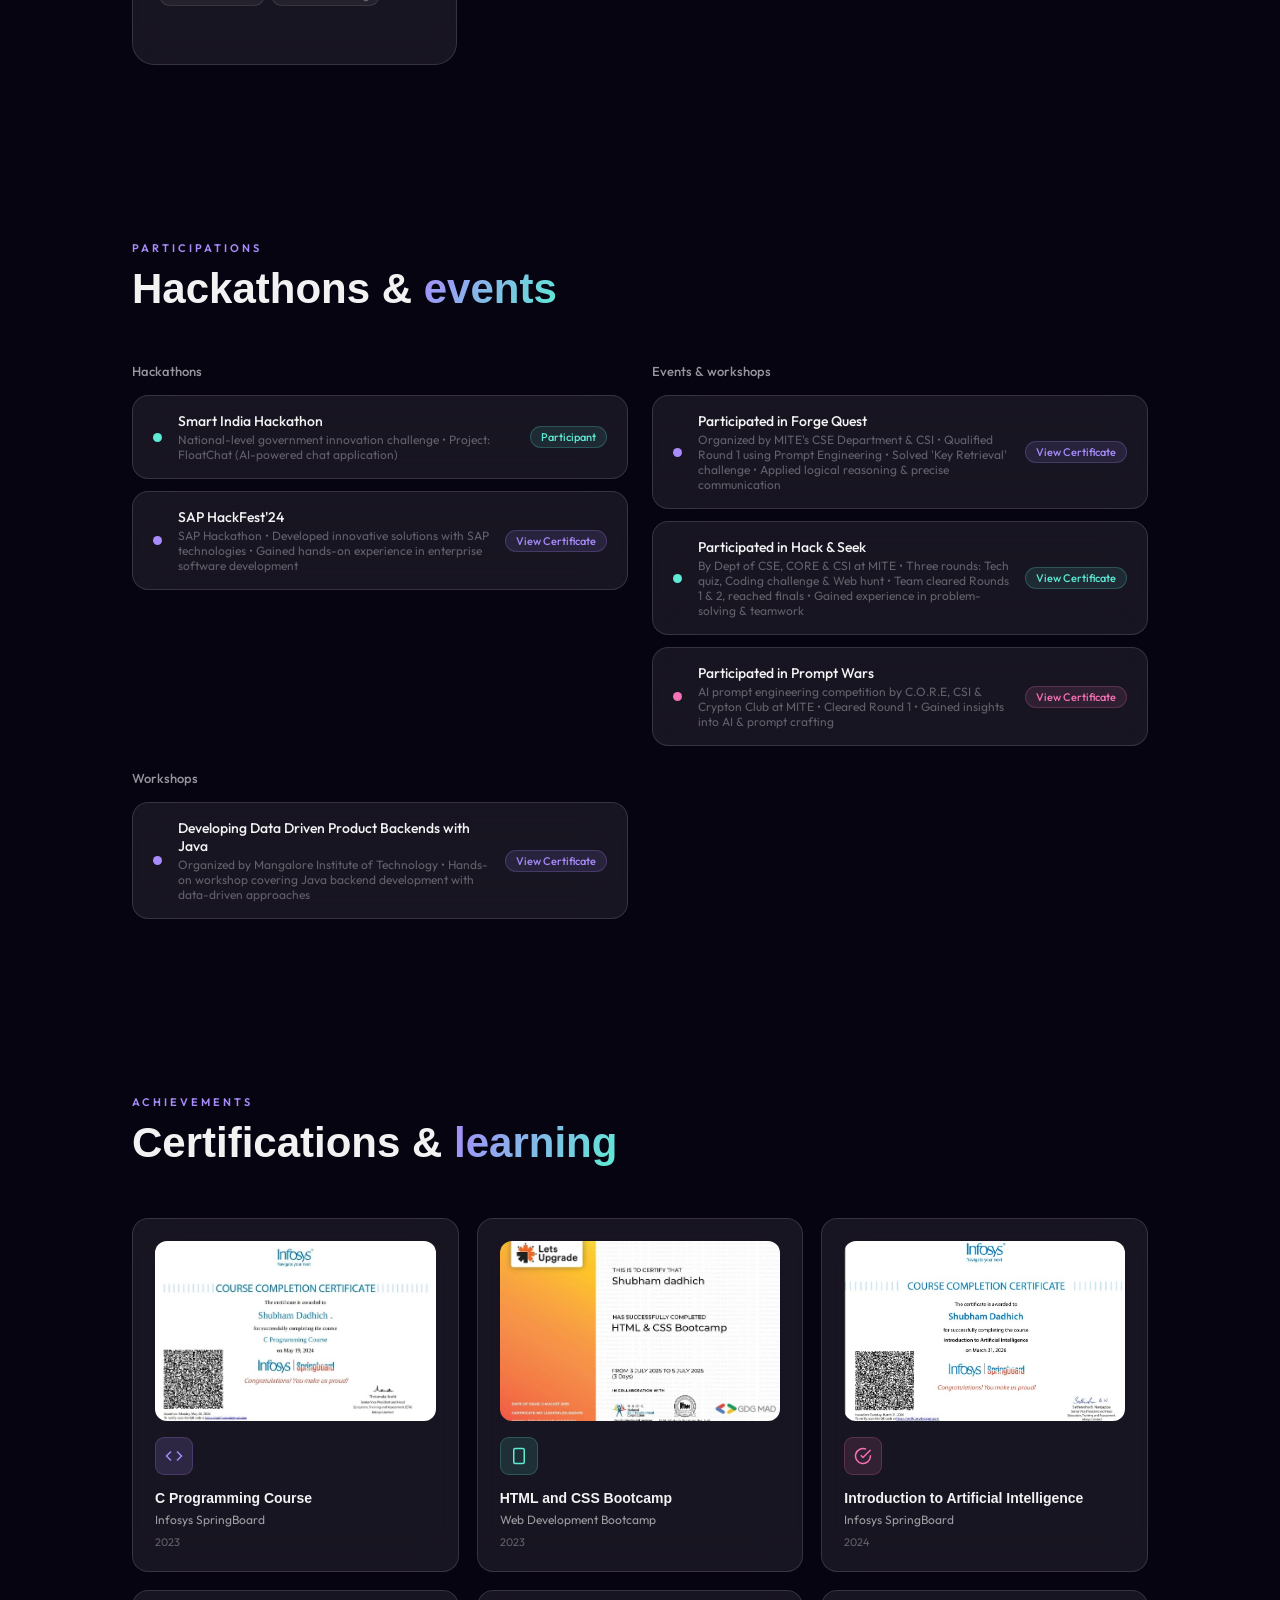
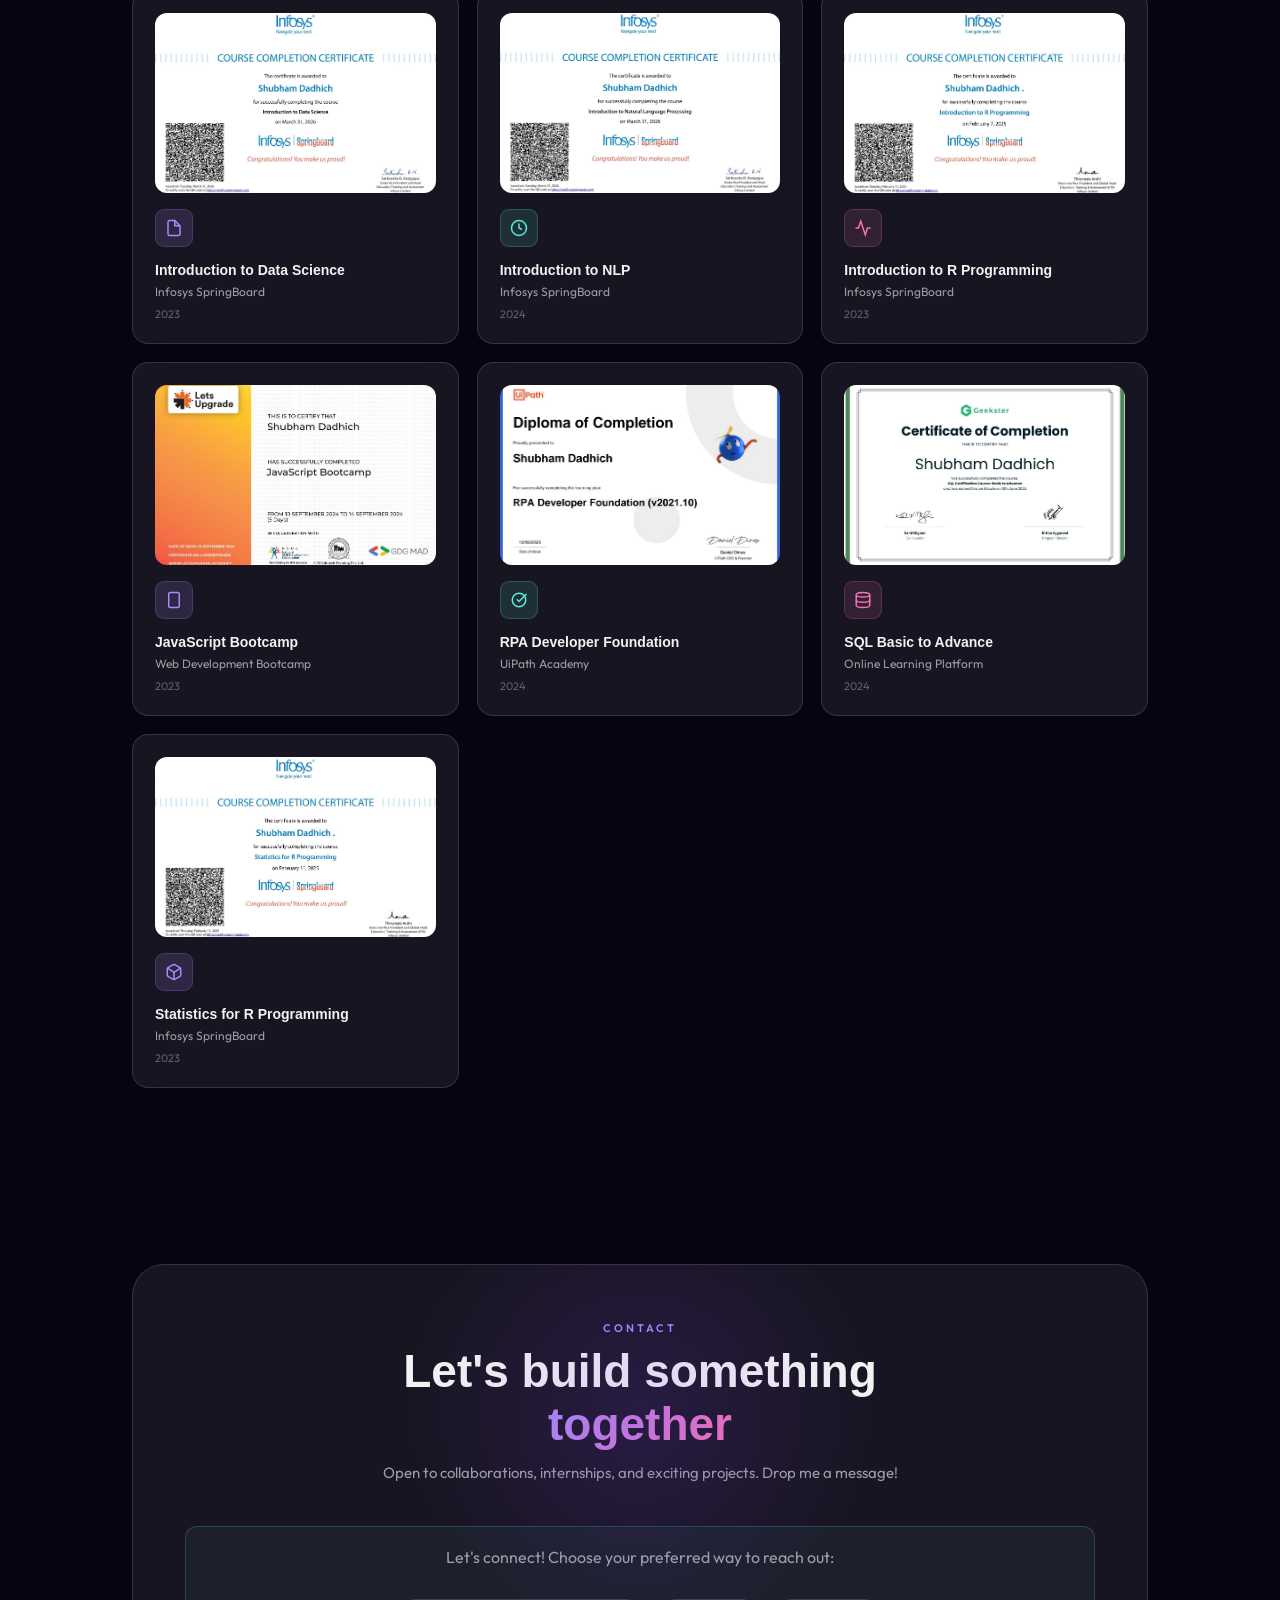
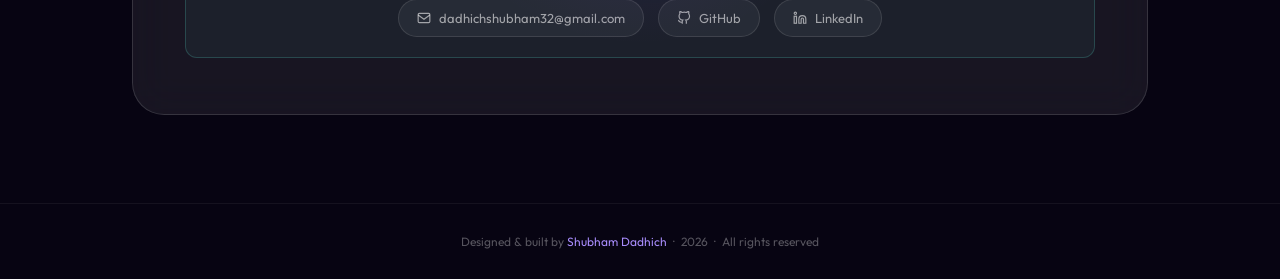
==== commit 0556486e: "added thw resume" ====
--- a/index.html
+++ b/index.html
@@ -60,7 +60,10 @@
         <li><a href="#certificates">Certs</a></li>
         <li><a href="#contact">Contact</a></li>
       </ul>
-      <a href="#contact" class="nav-hire">Hire me</a>
+      <a href="pictures/resume.pdf" class="nav-hire" download style="display: flex; align-items: center; gap: 10px;">
+        <svg width="14" height="14" viewBox="0 0 24 24" fill="none" stroke="currentColor" stroke-width="2"><path d="M21 15v4a2 2 0 01-2 2H5a2 2 0 01-2-2v-4"/><polyline points="7 10 12 15 17 10"/><line x1="12" y1="15" x2="12" y2="3"/></svg>
+        Resume
+      </a>
       <div class="hamburger" onclick="toggleMenu(this)">
         <span></span><span></span><span></span>
       </div>
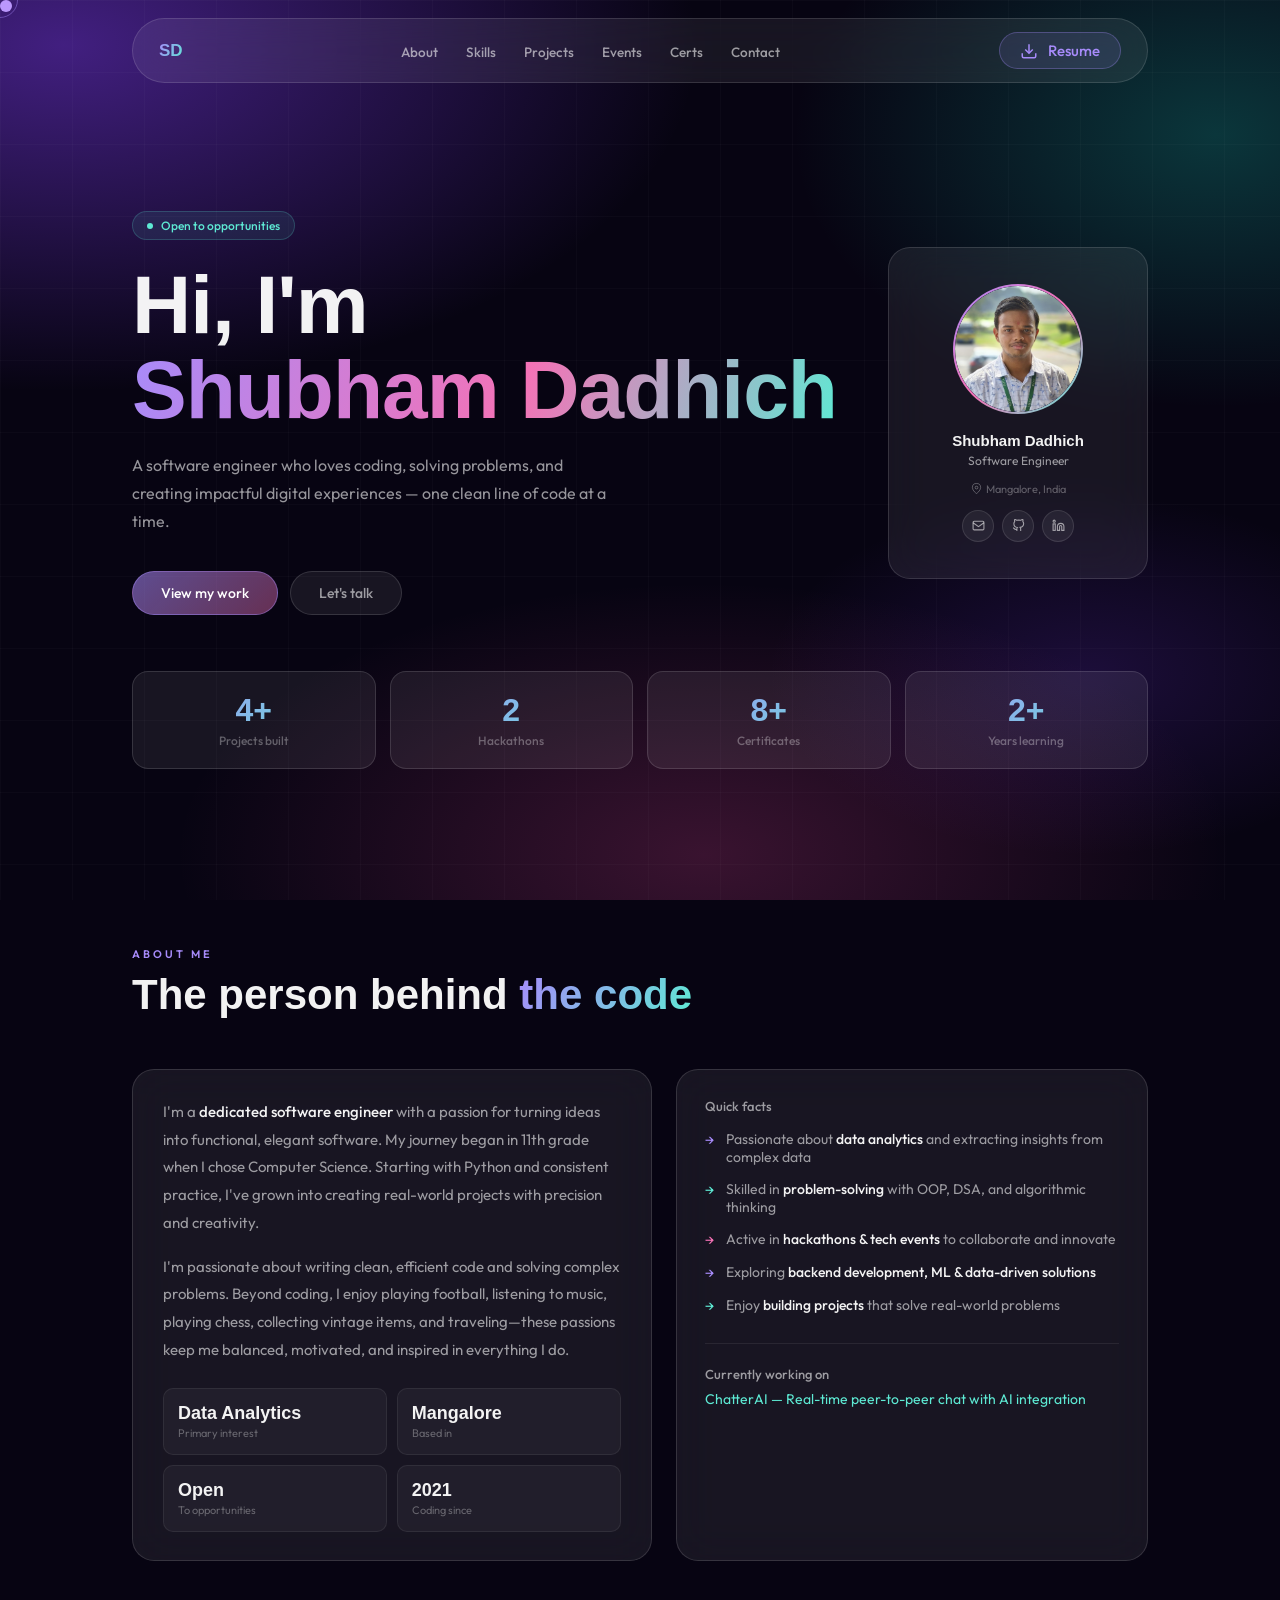
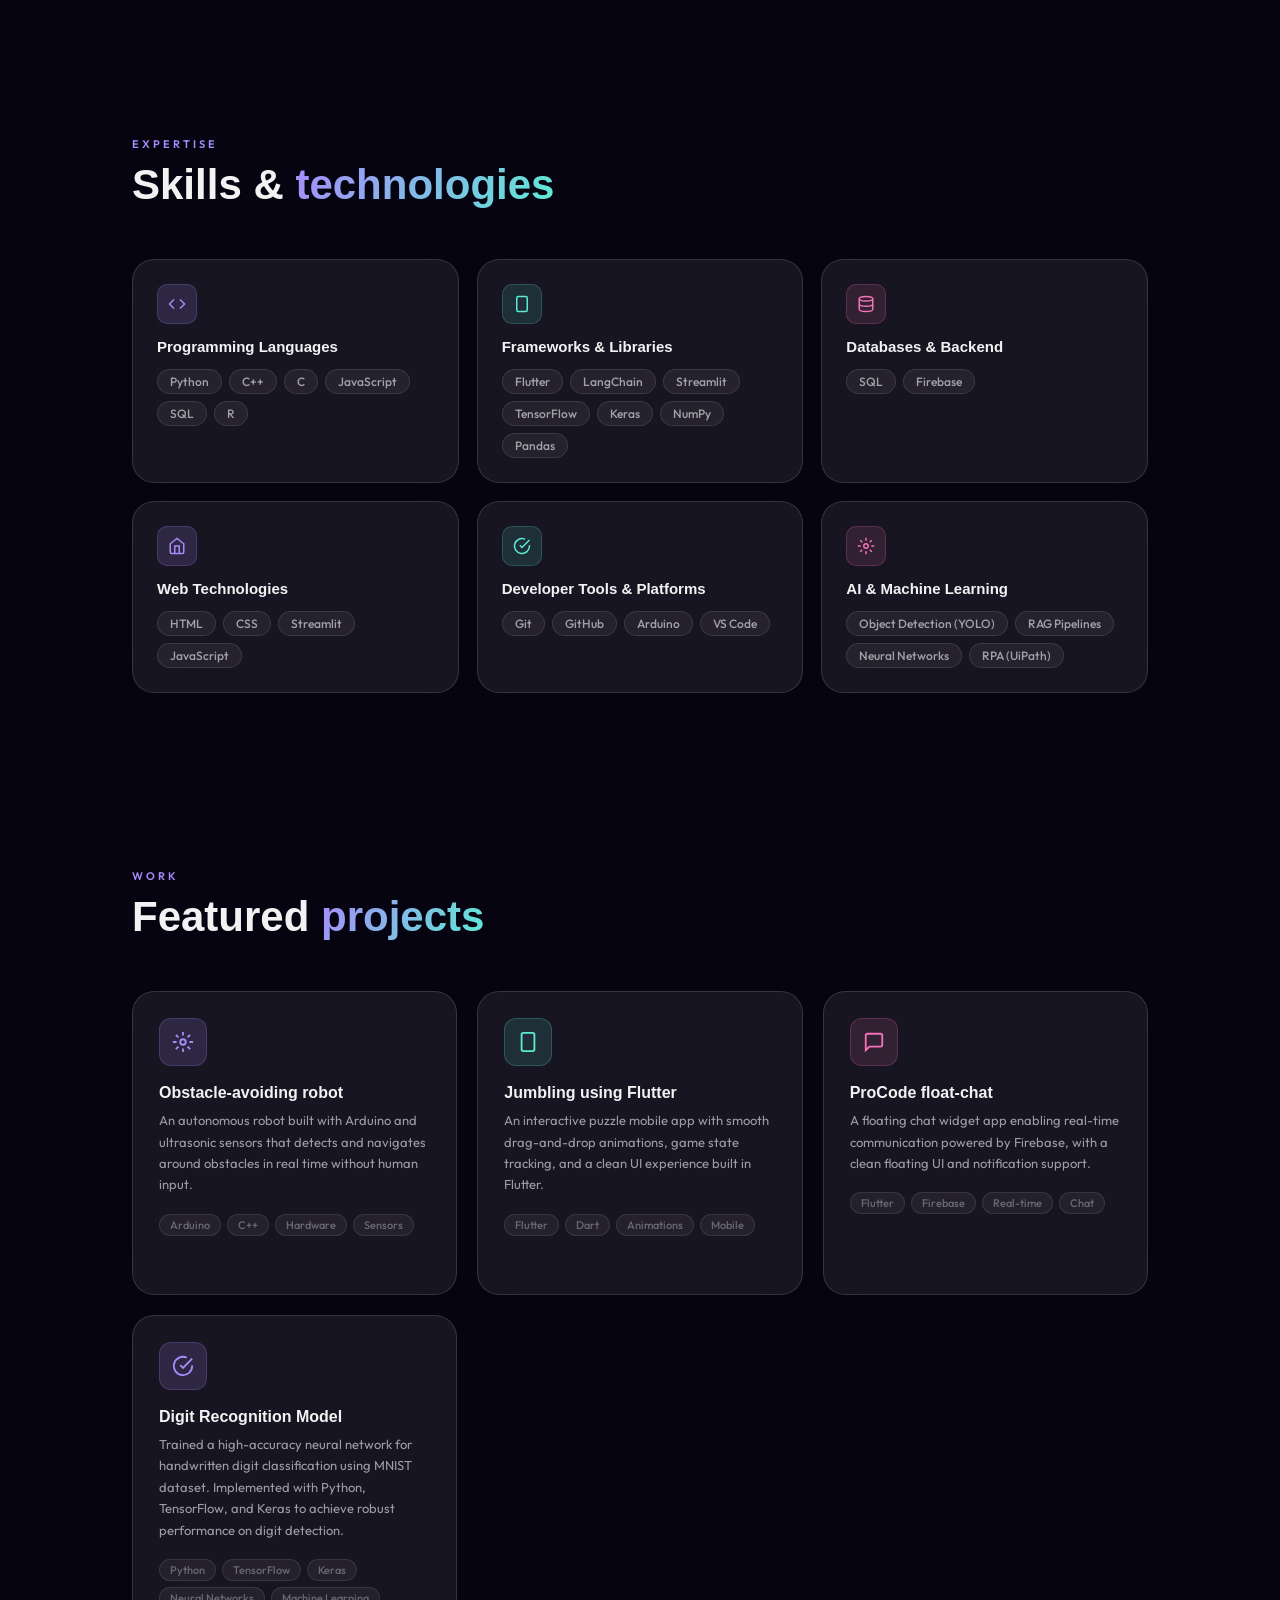
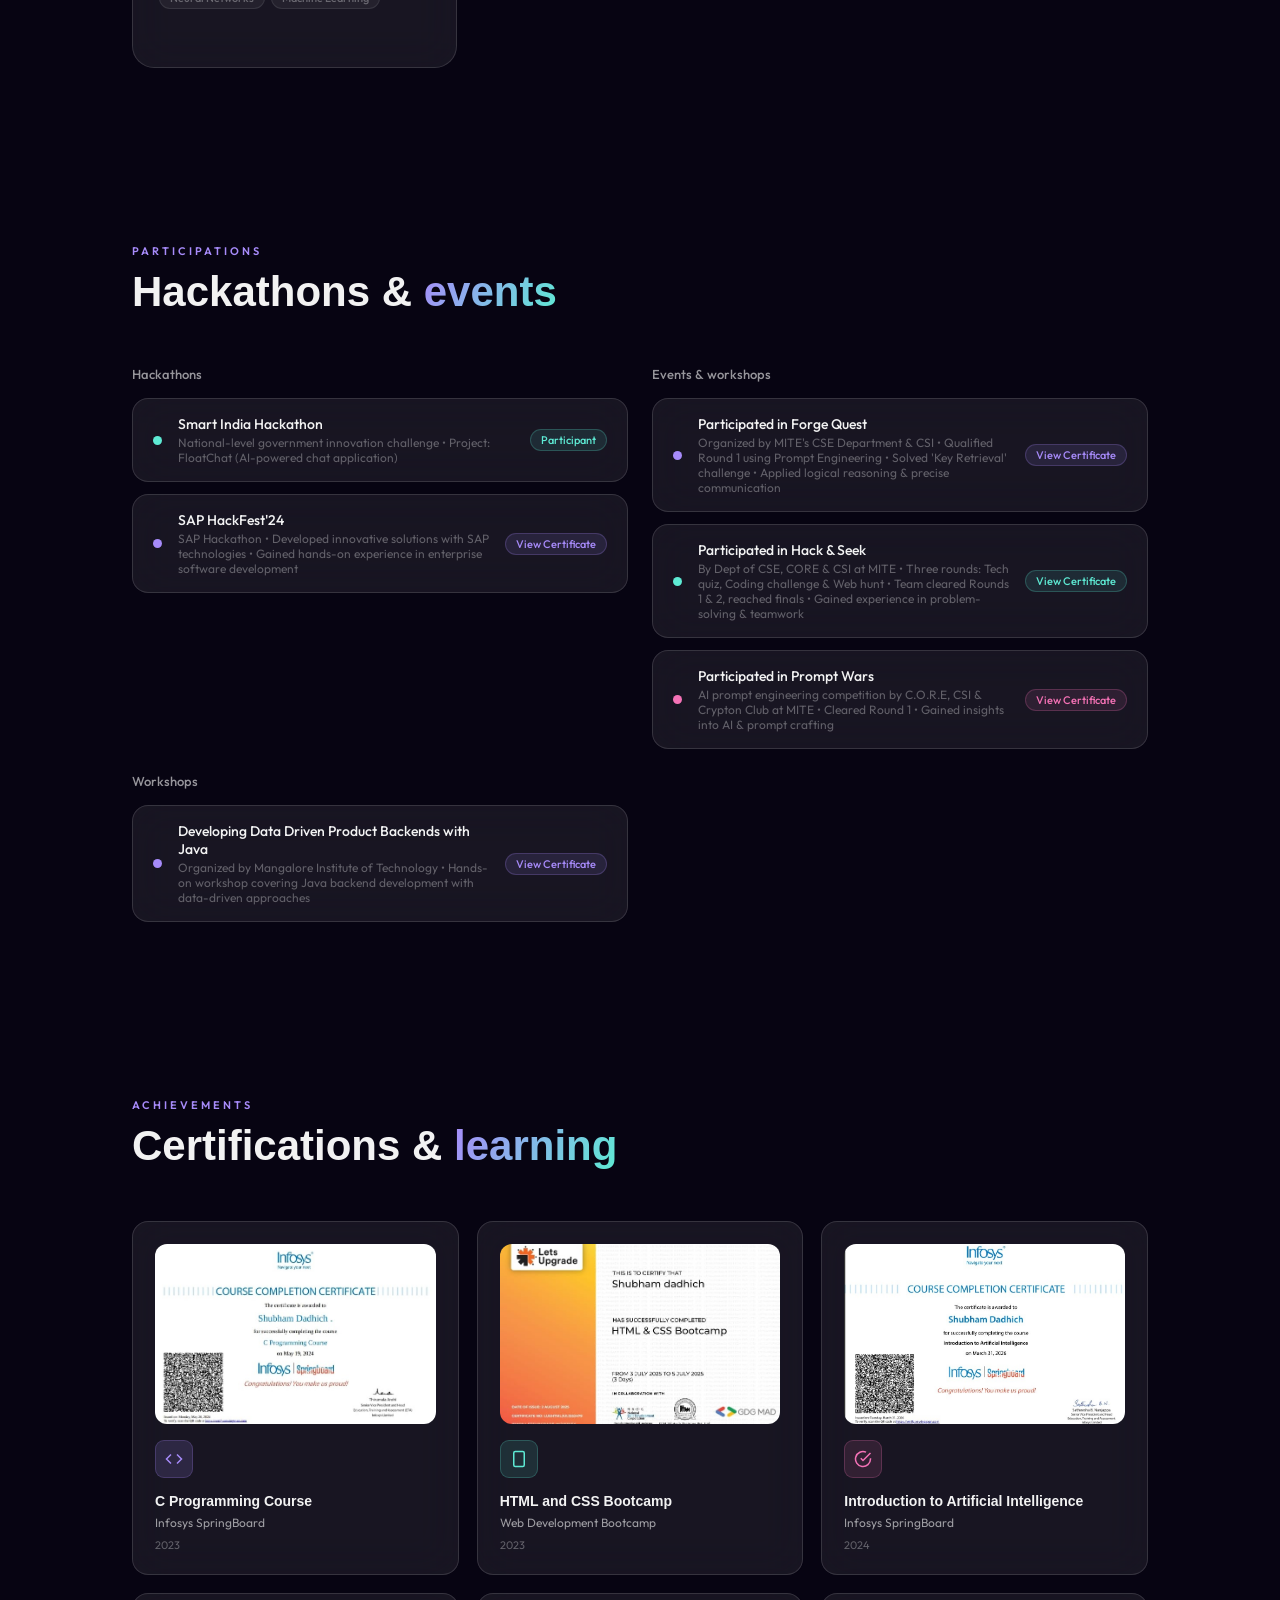
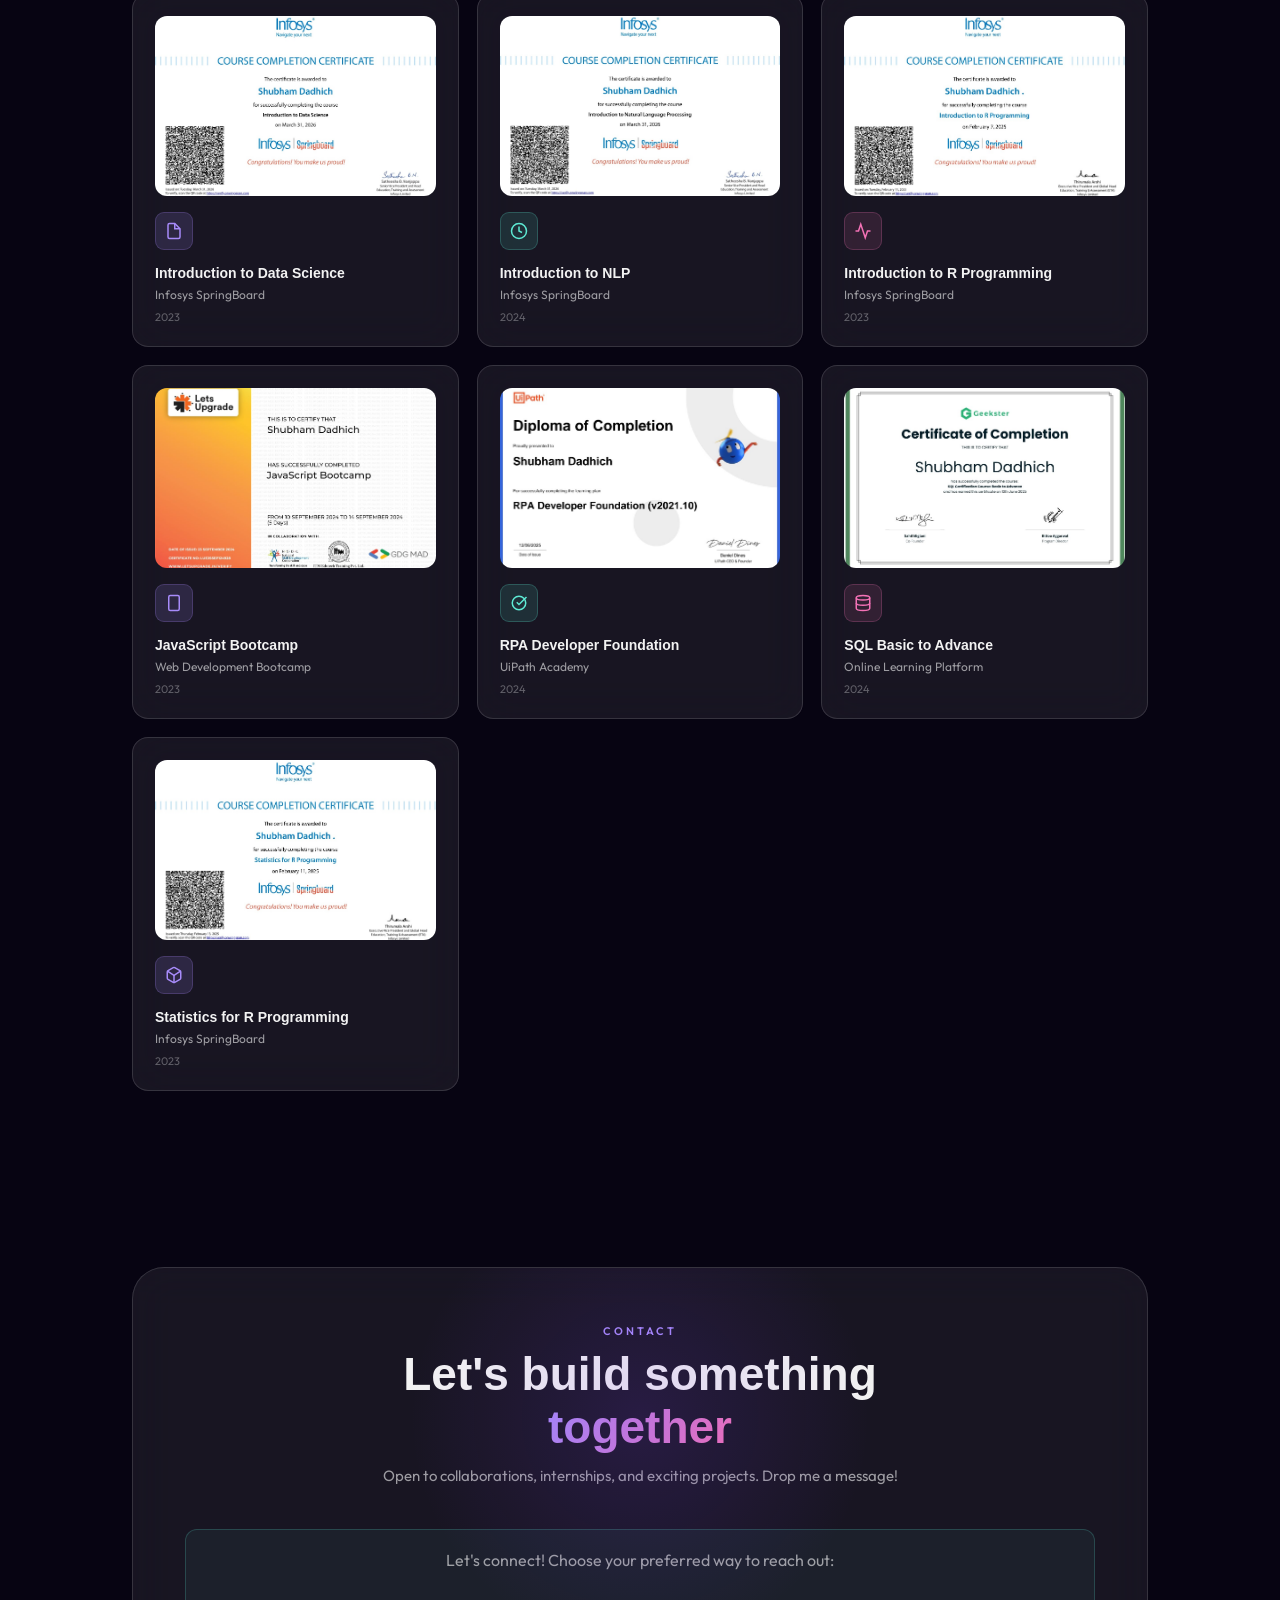
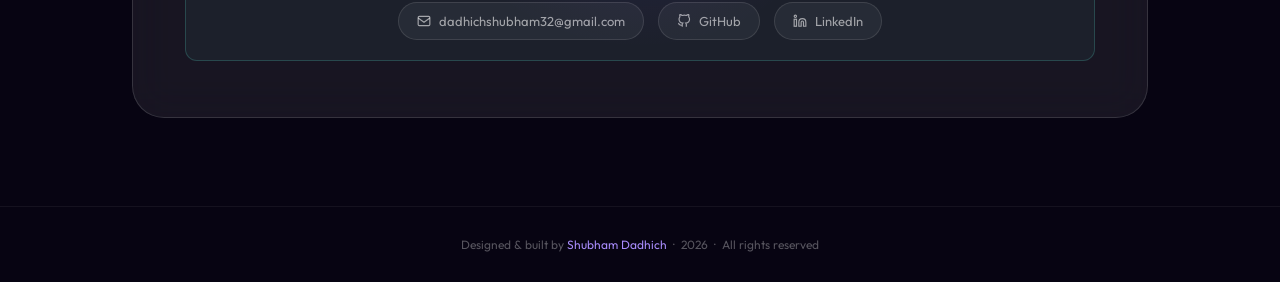
==== commit 7596c670: "added the resume" ====
--- a/index.html
+++ b/index.html
@@ -60,8 +60,8 @@
         <li><a href="#certificates">Certs</a></li>
         <li><a href="#contact">Contact</a></li>
       </ul>
-      <a href="pictures/resume.pdf" class="nav-hire" download style="display: flex; align-items: center; gap: 10px;">
-        <svg width="14" height="14" viewBox="0 0 24 24" fill="none" stroke="currentColor" stroke-width="2"><path d="M21 15v4a2 2 0 01-2 2H5a2 2 0 01-2-2v-4"/><polyline points="7 10 12 15 17 10"/><line x1="12" y1="15" x2="12" y2="3"/></svg>
+      <a href="pictures/resume.pdf" class="nav-hire" download style="display: flex; align-items: center; gap: 10px; font-size: 15px;">
+        <svg width="18" height="18" viewBox="0 0 24 24" fill="none" stroke="currentColor" stroke-width="2"><path d="M21 15v4a2 2 0 01-2 2H5a2 2 0 01-2-2v-4"/><polyline points="7 10 12 15 17 10"/><line x1="12" y1="15" x2="12" y2="3"/></svg>
         Resume
       </a>
       <div class="hamburger" onclick="toggleMenu(this)">
